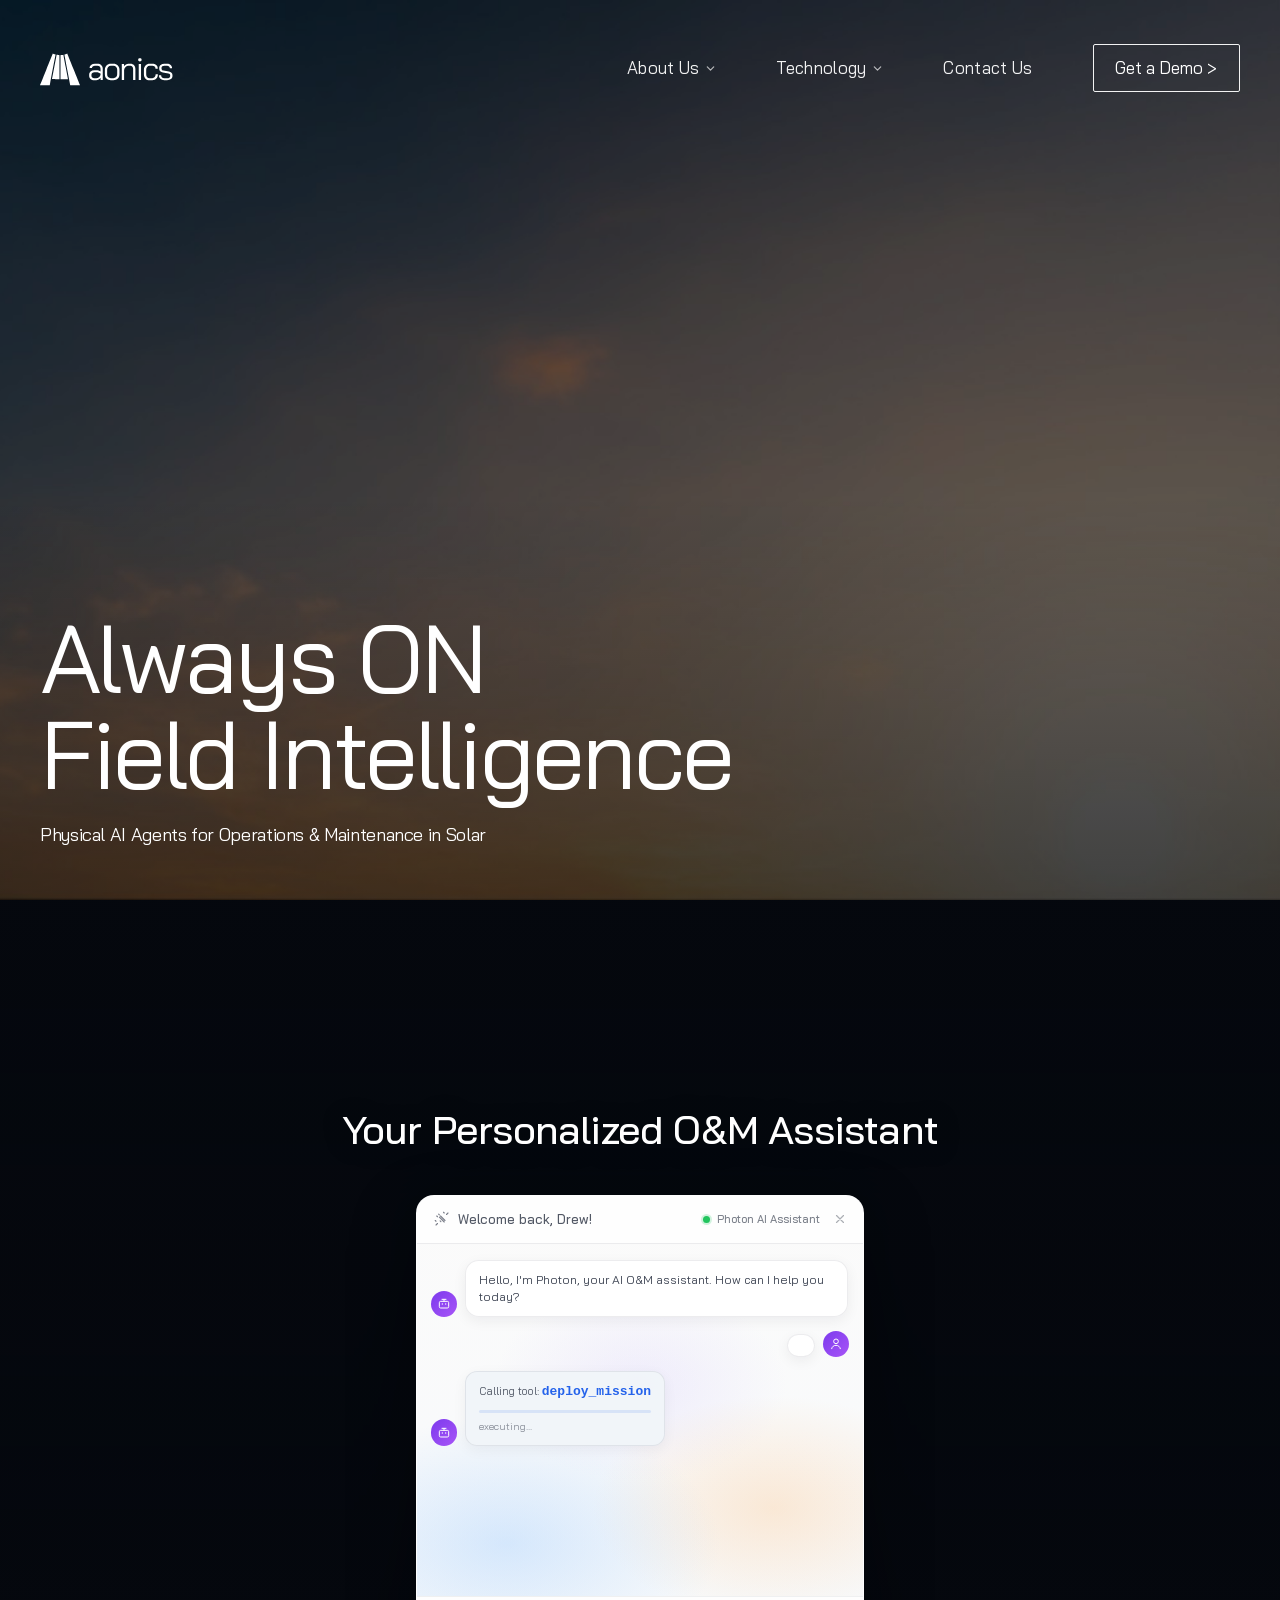
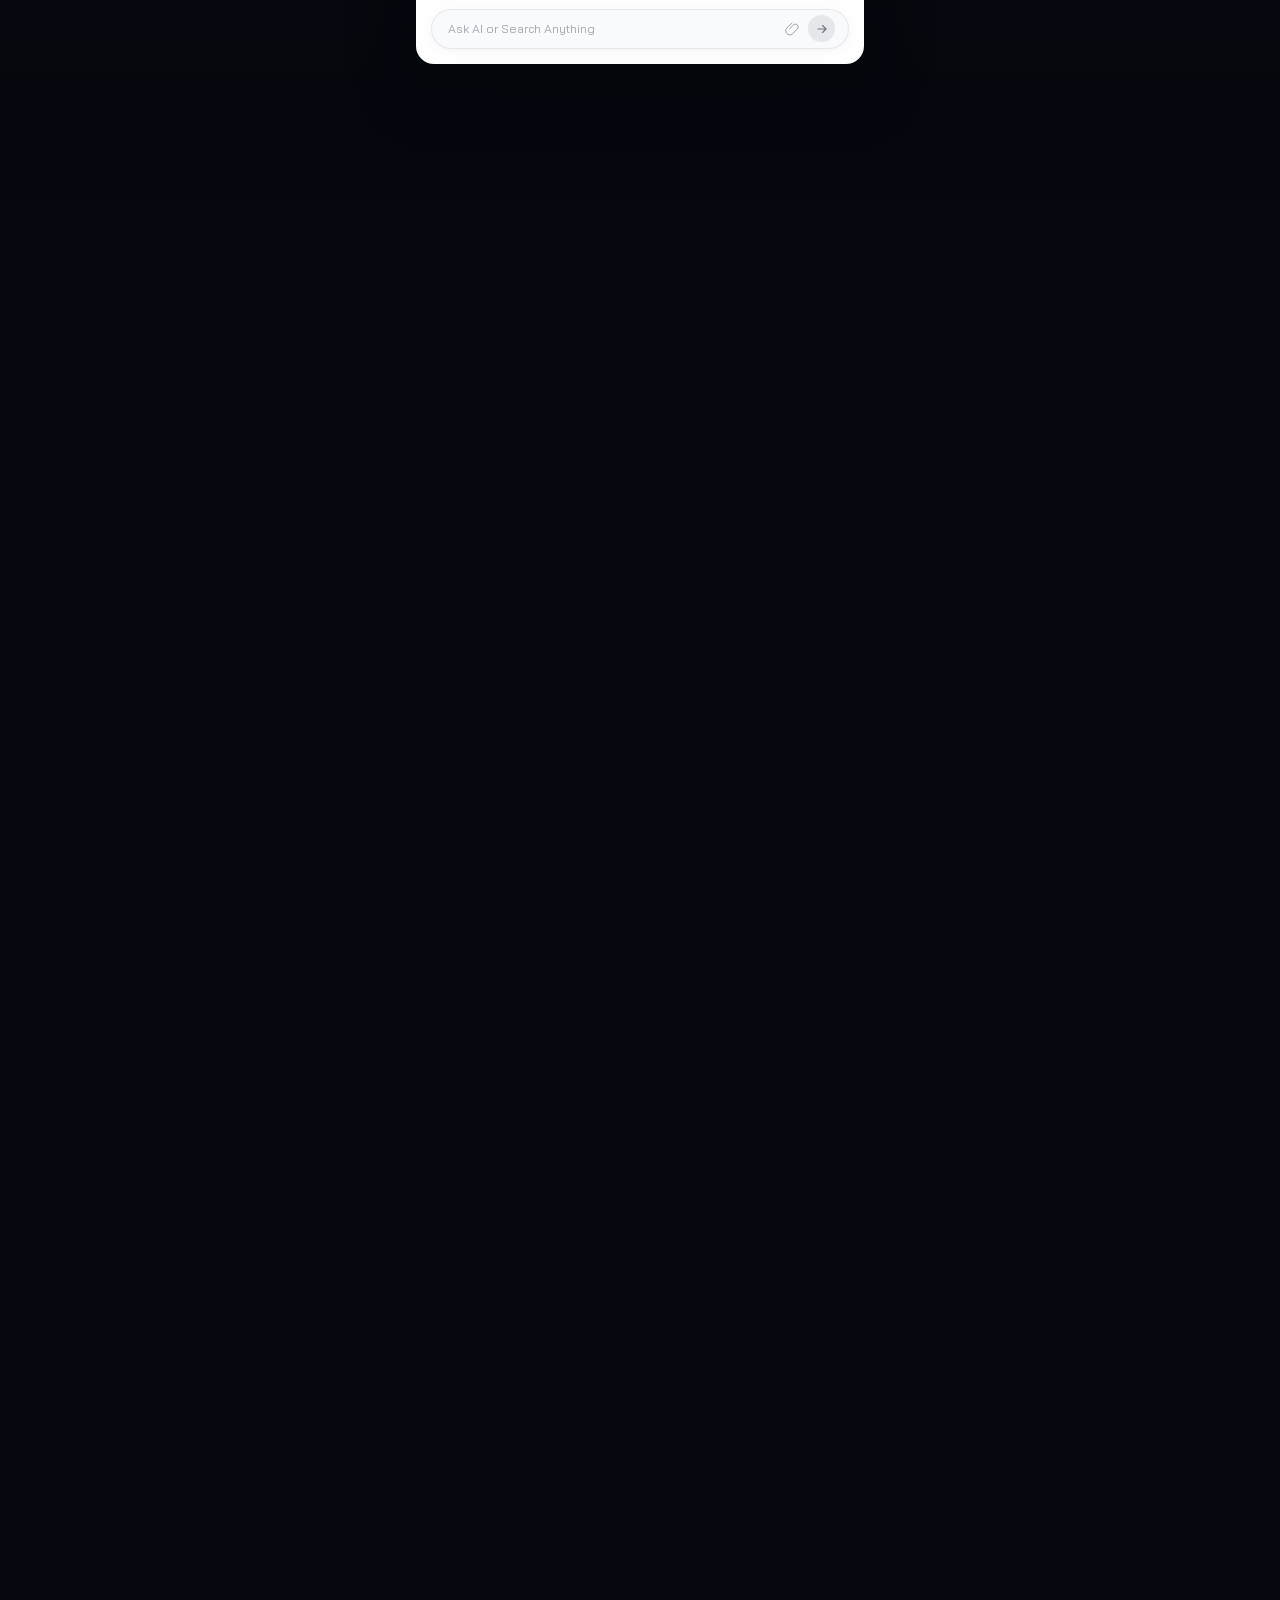
==== index.html @ b0c4dee9 "My local edits" ====
<!DOCTYPE html>
<html lang="en">
  <head>
    <meta charset="UTF-8" />
    <script>
      document.documentElement.classList.add("js");
    </script>
    <meta name="viewport" content="width=device-width, initial-scale=1.0" />
    <title>Aonics — AI-Powered Platform Revolutionizing Solar</title>
    <link rel="preconnect" href="https://fonts.googleapis.com" />
    <link rel="preconnect" href="https://fonts.gstatic.com" crossorigin />
    <link
      href="https://fonts.googleapis.com/css2?family=Bai+Jamjuree:wght@400;500;600;700&display=swap"
      rel="stylesheet"
    />
    <link rel="stylesheet" href="styles.css?v=208" />
  </head>
  <body>
    <header class="site-header" id="site-header">
      <div class="site-header-inner">
        <a href="index.html" class="logo" aria-label="Aonics home">
          <img
            class="logo-img"
            src="assets/Logo_White.svg"
            alt="Aonics"
            width="1134"
            height="338"
          />
        </a>
        <nav class="nav" id="site-nav" aria-label="Primary">
          <ul class="nav-list">
            <li class="nav-item nav-item--has-dropdown">
              <a class="nav-link" href="about.html"
                >About Us
                <span class="nav-caret" aria-hidden="true">
                  <svg width="11" height="11" viewBox="0 0 12 12" fill="none" aria-hidden="true">
                    <path
                      d="M2.5 4.25 6 7.75l3.5-3.5"
                      stroke="currentColor"
                      stroke-width="1.35"
                      stroke-linecap="round"
                      stroke-linejoin="round"
                    />
                  </svg>
                </span>
              </a>
              <div class="nav-dropdown" role="region" aria-label="About">
                <div class="nav-dropdown-panel">
                  <a class="nav-dropdown-link" href="about.html">
                    <span class="nav-dropdown-icon" aria-hidden="true">
                      <svg width="22" height="22" viewBox="0 0 24 24" fill="none" stroke="currentColor" stroke-width="1.4">
                        <circle cx="12" cy="12" r="9" />
                        <path d="M12 7v5l3 2" stroke-linecap="round" stroke-linejoin="round" />
                      </svg>
                    </span>
                    <span class="nav-dropdown-copy">
                      <span class="nav-dropdown-title">Our Story</span>
                    </span>
                  </a>
                  <a class="nav-dropdown-link" href="contact.html">
                    <span class="nav-dropdown-icon" aria-hidden="true">
                      <svg width="22" height="22" viewBox="0 0 24 24" fill="none" stroke="currentColor" stroke-width="1.4">
                        <path d="M8 7h8v10H8z" stroke-linejoin="round" />
                        <path d="M10 11h4M10 14h3" stroke-linecap="round" />
                        <path d="M12 7V5" stroke-linecap="round" />
                      </svg>
                    </span>
                    <span class="nav-dropdown-copy">
                      <span class="nav-dropdown-title">Careers</span>
                    </span>
                  </a>
                </div>
              </div>
            </li>
            <li class="nav-item nav-item--has-dropdown">
              <a class="nav-link" href="#technology"
                >Technology
                <span class="nav-caret" aria-hidden="true">
                  <svg width="11" height="11" viewBox="0 0 12 12" fill="none" aria-hidden="true">
                    <path
                      d="M2.5 4.25 6 7.75l3.5-3.5"
                      stroke="currentColor"
                      stroke-width="1.35"
                      stroke-linecap="round"
                      stroke-linejoin="round"
                    />
                  </svg>
                </span>
              </a>
              <div class="nav-dropdown" role="region" aria-label="Technology">
                <div class="nav-dropdown-panel">
                  <a class="nav-dropdown-link" href="digital-platform.html">
                    <span class="nav-dropdown-icon" aria-hidden="true">
                      <svg width="22" height="22" viewBox="0 0 24 24" fill="none" stroke="currentColor" stroke-width="1.4">
                        <rect x="4" y="5" width="16" height="11" rx="1.5" stroke-linejoin="round" />
                        <path d="M8 9h8M8 12h5" stroke-linecap="round" />
                      </svg>
                    </span>
                    <span class="nav-dropdown-copy">
                      <span class="nav-dropdown-title">Digital platform</span>
                    </span>
                  </a>
                  <a class="nav-dropdown-link" href="hardware.html">
                    <span class="nav-dropdown-icon" aria-hidden="true">
                      <svg width="22" height="22" viewBox="0 0 24 24" fill="none" stroke="currentColor" stroke-width="1.4">
                        <path d="M8 16V8h8v8" stroke-linejoin="round" />
                        <path d="M10 12h4M12 10v4" stroke-linecap="round" />
                        <path d="M6 18h12" stroke-linecap="round" />
                      </svg>
                    </span>
                    <span class="nav-dropdown-copy">
                      <span class="nav-dropdown-title">Hardware</span>
                    </span>
                  </a>
                </div>
              </div>
            </li>
            <li><a class="nav-link" href="contact.html">Contact Us</a></li>
            <li><a class="btn btn-ghost nav-demo-btn nav-cta" href="#demo">Get a Demo &gt;</a></li>
          </ul>
        </nav>
        <button
          type="button"
          class="nav-toggle"
          id="nav-toggle"
          aria-expanded="false"
          aria-controls="site-nav"
          aria-label="Open menu"
        >
          <span class="nav-toggle-box" aria-hidden="true">
            <span class="nav-toggle-bar"></span>
            <span class="nav-toggle-bar"></span>
            <span class="nav-toggle-bar"></span>
          </span>
        </button>
      </div>
    </header>

    <main>
      <section class="hero" id="top" data-hero-video-bg>
        <div class="hero-video-stack" aria-hidden="true">
          <img
            class="hero-bg-video"
            src="assets/sky.png?v=1"
            alt=""
            width="1920"
            height="1080"
            loading="eager"
            decoding="async"
          />
          <div class="hero-video-scrim"></div>
        </div>
        <div class="hero-inner">
          <div class="hero-copy">
            <h1 class="hero-title reveal">
              <span class="hero-title-line">Always ON</span>
              <span class="hero-title-line">Field Intelligence</span>
            </h1>
            <p class="hero-sub">
              Physical AI Agents for Operations &amp; Maintenance in Solar
            </p>
          </div>
        </div>
      </section>

      <section class="om-assistant" id="om-assistant" aria-labelledby="om-assistant-heading">
        <div
          class="om-assistant-scroll"
          id="om-assistant-scroll"
          data-chat-steps="3"
          data-carousel-steps="2"
          data-carousel-hold-vh="2.5"
          data-future-steps="3"
          data-vh-per-step="1.5"
          data-hold-vh="3"
        >
          <span id="technology" class="om-assistant-scroll-anchor" aria-hidden="true"></span>
          <div class="om-assistant-sticky">
            <div class="om-assistant-carousel" id="om-assistant-carousel">
              <div class="om-assistant-panel om-assistant-panel--chat">
                <div class="om-assistant-inner">
                  <h2 id="om-assistant-heading" class="om-assistant-title reveal">
                    Your Personalized O&amp;M Assistant
                  </h2>
                  <div class="om-chat" role="region" aria-label="Photon AI assistant conversation demo">
                <header class="om-chat-header">
                  <div class="om-chat-header-start">
                    <span class="om-chat-wand" aria-hidden="true">
                      <svg width="18" height="18" viewBox="0 0 24 24" fill="none" stroke="currentColor" stroke-width="1.5">
                        <path d="m9.5 14.5 1 1M7.5 5.5l1 1M5 8l1 1M14 3l1 1M3 14l1 1" stroke-linecap="round" />
                        <path d="m10 8 6 6M8.5 9.5 15 16" stroke-linecap="round" />
                        <path d="m4 20 2-2M18 6l2-2" stroke-linecap="round" />
                      </svg>
                    </span>
                    <span class="om-chat-welcome">Welcome back, Drew!</span>
                  </div>
                  <div class="om-chat-header-end">
                    <span class="om-chat-status" aria-hidden="true"></span>
                    <span class="om-chat-product">Photon AI Assistant</span>
                    <span class="om-chat-close" aria-hidden="true">
                      <svg width="14" height="14" viewBox="0 0 24 24" fill="none" stroke="currentColor" stroke-width="2">
                        <path d="M6 6l12 12M18 6 6 18" stroke-linecap="round" />
                      </svg>
                    </span>
                  </div>
                </header>

                <div class="om-chat-body">
                  <div class="om-chat-messages" id="om-chat-messages">
                    <div class="om-chat-turn om-chat-turn--bot" data-chat-step="0">
                      <span class="om-chat-avatar om-chat-avatar--bot" aria-hidden="true">
                        <svg width="16" height="16" viewBox="0 0 24 24" fill="none" stroke="currentColor" stroke-width="1.5">
                          <rect x="5" y="8" width="14" height="10" rx="2" />
                          <circle cx="9.5" cy="12" r="1" fill="currentColor" stroke="none" />
                          <circle cx="14.5" cy="12" r="1" fill="currentColor" stroke="none" />
                          <path d="M9 5h6M12 5V8" stroke-linecap="round" />
                        </svg>
                      </span>
                      <div class="om-chat-bubble om-chat-bubble--bot">
                        <p>
                          <span class="om-chat-typed" data-typed-text="Hello, I'm Photon, your AI O&amp;M assistant. How can I help you today?"></span><span class="om-chat-caret" aria-hidden="true"></span>
                        </p>
                      </div>
                    </div>

                    <div class="om-chat-turn om-chat-turn--user" data-chat-step="1">
                      <div class="om-chat-bubble om-chat-bubble--user">
                        <p>
                          <span class="om-chat-typed" data-typed-text="Hey Photon, can you send a robot to scan Inverter Block 4?"></span><span class="om-chat-caret" aria-hidden="true"></span>
                        </p>
                      </div>
                      <span class="om-chat-avatar om-chat-avatar--user" aria-hidden="true">
                        <svg width="16" height="16" viewBox="0 0 24 24" fill="none" stroke="currentColor" stroke-width="1.5">
                          <circle cx="12" cy="8" r="3.5" />
                          <path d="M5.5 19c.6-3 3.2-5 6.5-5s5.9 2 6.5 5" stroke-linecap="round" />
                        </svg>
                      </span>
                    </div>

                    <div class="om-chat-turn om-chat-turn--bot om-chat-turn--tool" data-chat-step="2">
                      <span class="om-chat-avatar om-chat-avatar--bot" aria-hidden="true">
                        <svg width="16" height="16" viewBox="0 0 24 24" fill="none" stroke="currentColor" stroke-width="1.5">
                          <rect x="5" y="8" width="14" height="10" rx="2" />
                          <circle cx="9.5" cy="12" r="1" fill="currentColor" stroke="none" />
                          <circle cx="14.5" cy="12" r="1" fill="currentColor" stroke="none" />
                          <path d="M9 5h6M12 5V8" stroke-linecap="round" />
                        </svg>
                      </span>
                      <div class="om-chat-tool-card">
                        <p class="om-chat-tool-call">
                          Calling tool: <code>deploy_mission</code>
                        </p>
                        <div class="om-chat-tool-progress" aria-hidden="true"><span></span></div>
                        <p class="om-chat-tool-status">executing...</p>
                      </div>
                    </div>
                  </div>
                </div>

                <footer class="om-chat-footer">
                  <div class="om-chat-input" aria-hidden="true">
                    <span class="om-chat-input-placeholder">Ask AI or Search Anything</span>
                    <span class="om-chat-input-actions">
                      <svg width="16" height="16" viewBox="0 0 24 24" fill="none" stroke="currentColor" stroke-width="1.5">
                        <path d="M8.5 11.5 14 6c1.7-1.7 4.3-1.7 6 0s1.7 4.3 0 6l-7 7c-2.4 2.4-6.2 2.4-8.6 0s-2.4-6.2 0-8.6l7.5-7.5" stroke-linecap="round" />
                      </svg>
                      <span class="om-chat-send">
                        <svg width="14" height="14" viewBox="0 0 24 24" fill="none" stroke="currentColor" stroke-width="2">
                          <path d="M5 12h14M13 6l6 6-6 6" stroke-linecap="round" stroke-linejoin="round" />
                        </svg>
                      </span>
                    </span>
                  </div>
                </footer>
              </div>
                </div>
              </div>

              <div class="om-assistant-panel om-assistant-panel--autonomous" aria-labelledby="om-autonomous-heading">
                <div class="om-assistant-video-stack" aria-hidden="true">
                  <img
                    class="om-assistant-bg-video"
                    src="assets/sky.png?v=1"
                    alt=""
                    width="1920"
                    height="1080"
                    loading="lazy"
                    decoding="async"
                  />
                  <div class="om-assistant-video-scrim"></div>
                </div>
                <div class="om-assistant-autonomous-inner">
                  <div class="om-assistant-autonomous-copy">
                    <h2 id="om-autonomous-heading" class="om-autonomous-title">
                      Fully Autonomous. Always On.
                    </h2>
                    <ul class="om-autonomous-features">
                      <li>
                        <span class="feature-icon" aria-hidden="true">
                          <img
                            src="assets/om-icon-sensors.png?v=1"
                            alt=""
                            width="40"
                            height="40"
                            loading="lazy"
                            decoding="async"
                          />
                        </span>
                        <div class="feature-body">
                          <h3>Multi-modal sensors</h3>
                          <p>
                            Radiometric thermal, RGB, and LiDAR scans for component-level defects
                          </p>
                        </div>
                      </li>
                      <li>
                        <span class="feature-icon" aria-hidden="true">
                          <img
                            src="assets/om-icon-autonomous.png?v=1"
                            alt=""
                            width="40"
                            height="40"
                            loading="lazy"
                            decoding="async"
                          />
                        </span>
                        <div class="feature-body">
                          <h3>Fully autonomous</h3>
                          <p>
                            On-robot intelligence for terrain handling and obstacle avoidance.
                          </p>
                        </div>
                      </li>
                      <li>
                        <span class="feature-icon" aria-hidden="true">
                          <img
                            src="assets/om-icon-ruggedized.png?v=1"
                            alt=""
                            width="40"
                            height="40"
                            loading="lazy"
                            decoding="async"
                          />
                        </span>
                        <div class="feature-body">
                          <h3>Ruggedized &amp; all-weather</h3>
                          <p>
                            Built to survive harsh field conditions across geographies
                          </p>
                        </div>
                      </li>
                    </ul>
                  </div>
                </div>
              </div>

              <div class="om-assistant-panel om-assistant-panel--future">
                <div class="section-future-inner">
                  <div
                    class="future-visual future-visual-stack reveal reveal--media"
                    id="future-visual-stack"
                    aria-label="Product screenshots"
                  >
                    <img
                      class="future-visual-slide is-active"
                      src="assets/future-maintenance-1.png"
                      alt="Site hierarchy map with solar farm satellite view and anomaly markers"
                      width="1024"
                      height="621"
                      loading="lazy"
                      decoding="async"
                      data-slide-index="0"
                      aria-hidden="false"
                    />
                    <img
                      class="future-visual-slide"
                      src="assets/future-maintenance-2.png"
                      alt="Solar block string map with maintenance status overlays"
                      width="1024"
                      height="621"
                      loading="lazy"
                      decoding="async"
                      data-slide-index="1"
                      aria-hidden="true"
                    />
                    <img
                      class="future-visual-slide"
                      src="assets/future-maintenance-3.png"
                      alt="Anomaly details dashboard with thermal view and rover metadata"
                      width="1024"
                      height="621"
                      loading="lazy"
                      decoding="async"
                      data-slide-index="2"
                      aria-hidden="true"
                    />
                  </div>
                  <div class="future-copy">
                    <h2 class="reveal">See Everything. Fix Faster.</h2>
                    <ul class="feature-list feature-list--compact future-copy-bullets" id="future-copy-bullets">
                      <li class="future-copy-step is-visible" data-future-step="0">
                        <span class="feature-icon" aria-hidden="true">
                          <img
                            src="assets/om-icon-geotag.svg?v=5"
                            alt=""
                            width="40"
                            height="40"
                            loading="lazy"
                            decoding="async"
                          />
                        </span>
                        <div class="feature-body">
                          <h3>Precise geotagging</h3>
                          <p>
                            Every anomaly located to cm-level RTK precision on your asset&rsquo;s digital twin
                          </p>
                        </div>
                      </li>
                      <li class="future-copy-step" data-future-step="1">
                        <span class="feature-icon" aria-hidden="true">
                          <img
                            src="assets/om-icon-autonomous.png?v=1"
                            alt=""
                            width="40"
                            height="40"
                            loading="lazy"
                            decoding="async"
                          />
                        </span>
                        <div class="feature-body">
                          <h3>Live command &amp; control</h3>
                          <p>
                            Watch the robot&rsquo;s view live and dispatch, pause, or redirect a robot from anywhere.
                          </p>
                        </div>
                      </li>
                      <li class="future-copy-step" data-future-step="2">
                        <span class="feature-icon" aria-hidden="true">
                          <img
                            src="assets/om-icon-integrations.svg?v=2"
                            alt=""
                            width="40"
                            height="40"
                            loading="lazy"
                            decoding="async"
                          />
                        </span>
                        <div class="feature-body">
                          <h3>Built-in integrations</h3>
                          <p>
                            Connects to SCADA, ticketing systems, and any other O&amp;M workflow tools
                          </p>
                        </div>
                      </li>
                    </ul>
                  </div>
                </div>
              </div>
            </div>
          </div>
        </div>
      </section>

      <section class="deployed-units" id="deployed-units" aria-labelledby="deployed-units-heading">
        <div id="deployed-units-host" class="deployed-units-host" data-deployed-steps="5">
          <div class="deployed-units-sticky">
            <h2 id="deployed-units-heading" class="deployed-units-title">Deployed Units</h2>
            <div class="deployed-units-map-stage">
              <figure class="deployed-units-map">
                <img
                  class="deployed-units-map-img"
                  src="assets/world-map.svg?v=3"
                  alt="World map showing deployment locations"
                  width="2754"
                  height="1398"
                  loading="lazy"
                  decoding="async"
                />
                <ul class="deployed-units-pins" role="list" aria-label="Deployment locations">
                  <li
                    class="deployed-units-pin"
                    style="--pin-x: 16.4%; --pin-y: 29.4%"
                    data-label-order="bottom,top"
                    aria-hidden="true"
                  >
                    <span class="deployed-units-pin-marker" aria-hidden="true"></span>
                    <span class="deployed-units-pin-label">California</span>
                  </li>
                  <li
                    class="deployed-units-pin"
                    style="--pin-x: 18.9%; --pin-y: 27.4%"
                    data-label-order="top,bottom"
                    aria-hidden="true"
                  >
                    <span class="deployed-units-pin-marker" aria-hidden="true"></span>
                    <span class="deployed-units-pin-label">Utah</span>
                  </li>
                  <li
                    class="deployed-units-pin"
                    style="--pin-x: 20.8%; --pin-y: 27.9%"
                    data-label-order="top,bottom"
                    aria-hidden="true"
                  >
                    <span class="deployed-units-pin-marker" aria-hidden="true"></span>
                    <span class="deployed-units-pin-label">Colorado</span>
                  </li>
                  <li
                    class="deployed-units-pin"
                    style="--pin-x: 20.4%; --pin-y: 32.8%"
                    data-label-order="bottom,top"
                    aria-hidden="true"
                  >
                    <span class="deployed-units-pin-marker" aria-hidden="true"></span>
                    <span class="deployed-units-pin-label">Texas</span>
                  </li>
                  <li
                    class="deployed-units-pin"
                    style="--pin-x: 27.2%; --pin-y: 30.1%; --label-gap: 0.1rem"
                    data-label-order="bottom,top"
                    aria-hidden="true"
                  >
                    <span class="deployed-units-pin-marker" aria-hidden="true"></span>
                    <span class="deployed-units-pin-label">North Carolina</span>
                  </li>
                  <li
                    class="deployed-units-pin"
                    style="--pin-x: 25.7%; --pin-y: 26.7%"
                    data-label-order="top,bottom"
                    aria-hidden="true"
                  >
                    <span class="deployed-units-pin-marker" aria-hidden="true"></span>
                    <span class="deployed-units-pin-label">Illinois</span>
                  </li>
                  <li
                    class="deployed-units-pin"
                    style="--pin-x: 46.0%; --pin-y: 24.0%"
                    data-label-order="bottom,top"
                    aria-hidden="true"
                  >
                    <span class="deployed-units-pin-marker" aria-hidden="true"></span>
                    <span class="deployed-units-pin-label">Spain</span>
                  </li>
                  <li
                    class="deployed-units-pin"
                    style="--pin-x: 50.4%; --pin-y: 20.2%"
                    data-label-order="top,bottom"
                    aria-hidden="true"
                  >
                    <span class="deployed-units-pin-marker" aria-hidden="true"></span>
                    <span class="deployed-units-pin-label">Germany</span>
                  </li>
                  <li
                    class="deployed-units-pin"
                    style="--pin-x: 67.2%; --pin-y: 39.4%"
                    data-label-order="bottom,top"
                    aria-hidden="true"
                  >
                    <span class="deployed-units-pin-marker" aria-hidden="true"></span>
                    <span class="deployed-units-pin-label">Maharashtra</span>
                  </li>
                  <li
                    class="deployed-units-pin"
                    style="--pin-x: 66.1%; --pin-y: 35.1%"
                    data-label-order="top,bottom"
                    aria-hidden="true"
                  >
                    <span class="deployed-units-pin-marker" aria-hidden="true"></span>
                    <span class="deployed-units-pin-label">Rajasthan</span>
                  </li>
                </ul>
              </figure>
            </div>
          </div>
        </div>
      </section>

      <section class="home-team" aria-labelledby="home-team-heading">
        <div class="home-team-gradient" aria-hidden="true">
          <div class="home-team-gradient-base"></div>
          <div class="home-team-gradient-wash"></div>
          <div class="home-team-gradient-glow"></div>
          <div class="home-team-gradient-scrim"></div>
        </div>
        <div class="home-team-inner">
          <div class="home-team-top">
            <div class="home-team-copy">
              <h2 id="home-team-heading" class="reveal">
                Building Physical AI to Enable Real-World Breakthroughs.
              </h2>
              <a class="btn btn-ghost nav-demo-btn nav-cta reveal" href="contact.html">Join Us</a>
            </div>
            <div class="home-team-desc reveal">
              <p>
                Aonics is redefining what&rsquo;s possible in utility-scale solar operations and maintenance. The company
                was founded by leaders from robotics, energy, and AI&mdash;with experience at institutions and companies
                shaping the next generation of field intelligence.
              </p>
            </div>
          </div>

          <div class="home-team-background">
            <div class="home-team-carousel" aria-label="Team background logos">
              <div class="home-team-carousel-row">
                <div class="home-team-carousel-track">
                  <ul class="home-team-logo-set">
                    <li><img src="assets/team-logos/mit.svg?v=3" alt="MIT" loading="lazy" decoding="async" /></li>
                    <li><img src="assets/team-logos/google.svg?v=3" alt="Google" loading="lazy" decoding="async" /></li>
                    <li><img src="assets/team-logos/ucla.svg" alt="UCLA" loading="lazy" decoding="async" /></li>
                    <li><img src="assets/team-logos/uc-berkeley.svg?v=2" alt="UC Berkeley" loading="lazy" decoding="async" /></li>
                    <li><img src="assets/team-logos/intrinsic.svg" alt="Intrinsic" loading="lazy" decoding="async" /></li>
                  </ul>
                  <ul class="home-team-logo-set" aria-hidden="true">
                    <li><img src="assets/team-logos/mit.svg?v=3" alt="" loading="lazy" decoding="async" /></li>
                    <li><img src="assets/team-logos/google.svg?v=3" alt="" loading="lazy" decoding="async" /></li>
                    <li><img src="assets/team-logos/ucla.svg" alt="" loading="lazy" decoding="async" /></li>
                    <li><img src="assets/team-logos/uc-berkeley.svg?v=2" alt="" loading="lazy" decoding="async" /></li>
                    <li><img src="assets/team-logos/intrinsic.svg" alt="" loading="lazy" decoding="async" /></li>
                  </ul>
                </div>
              </div>
              <div class="home-team-carousel-row">
                <div class="home-team-carousel-track home-team-carousel-track--reverse">
                  <ul class="home-team-logo-set">
                    <li><img src="assets/team-logos/amazon.svg?v=3" alt="Amazon" loading="lazy" decoding="async" /></li>
                    <li><img src="assets/team-logos/irobot.svg" alt="iRobot" loading="lazy" decoding="async" /></li>
                    <li><img src="assets/team-logos/uiuc.svg" alt="UIUC" loading="lazy" decoding="async" /></li>
                    <li><img src="assets/team-logos/usc-white.svg?v=1" alt="USC" loading="lazy" decoding="async" /></li>
                    <li><img src="assets/team-logos/samsung.svg?v=3" alt="Samsung" loading="lazy" decoding="async" /></li>
                  </ul>
                  <ul class="home-team-logo-set" aria-hidden="true">
                    <li><img src="assets/team-logos/amazon.svg?v=3" alt="" loading="lazy" decoding="async" /></li>
                    <li><img src="assets/team-logos/irobot.svg" alt="" loading="lazy" decoding="async" /></li>
                    <li><img src="assets/team-logos/uiuc.svg" alt="" loading="lazy" decoding="async" /></li>
                    <li><img src="assets/team-logos/usc-white.svg?v=1" alt="" loading="lazy" decoding="async" /></li>
                    <li><img src="assets/team-logos/samsung.svg?v=3" alt="" loading="lazy" decoding="async" /></li>
                  </ul>
                </div>
              </div>
            </div>
          </div>
        </div>
      </section>
    </main>

    <footer class="site-footer" id="contact">
      <div class="footer-top">
        <div class="footer-brand" id="demo">
          <a href="index.html#top" class="logo logo--footer reveal" aria-label="Aonics home">
            <img
              class="logo-img logo-img--footer"
              src="assets/Logo_White.svg"
              alt="Aonics"
              width="1134"
              height="338"
            />
          </a>
          <p class="footer-tagline reveal">AI-Powered Platform Revolutionizing Solar</p>
          <a class="btn btn-ghost reveal" href="index.html#demo">Get a Demo &gt;</a>
        </div>
        <div class="footer-nav-grid">
          <div class="footer-col reveal">
            <h4>Platform</h4>
            <ul>
              <li><a href="#">Custom solutions</a></li>
              <li><a href="contact.html#faq">FAQ</a></li>
              <li><a href="index.html#demo">Get a demo</a></li>
            </ul>
          </div>
          <div class="footer-col reveal">
            <h4>Technology</h4>
            <ul>
              <li><a href="hardware.html">Hardware</a></li>
              <li><a href="#">Case Studies</a></li>
            </ul>
          </div>
          <div class="footer-col reveal">
            <h4>Company</h4>
            <ul>
              <li><a href="about.html">About Us</a></li>
              <li><a href="#">News &amp; Media</a></li>
              <li><a href="#">Careers</a></li>
            </ul>
          </div>
        </div>
      </div>
      <div class="footer-bottom">
        <p class="footer-copy reveal">© 2023 Aonics. All rights reserved.</p>
        <div class="footer-legal reveal">
          <a href="#">Terms of Use</a>
          <a href="#">Privacy Policy</a>
        </div>
      </div>
    </footer>
    <script>
      (function () {
        try {
          var header = document.querySelector(".site-header");
          var toggle = document.getElementById("nav-toggle");
          var nav = document.getElementById("site-nav");
          if (!header || !toggle || !nav) return;

          var mq = window.matchMedia("(max-width: 900px)");

          function setOpen(open) {
            header.classList.toggle("is-nav-open", open);
            toggle.setAttribute("aria-expanded", open ? "true" : "false");
            toggle.setAttribute("aria-label", open ? "Close menu" : "Open menu");
            document.body.classList.toggle("nav-menu-open", open);
          }

          function closeIfNeeded() {
            if (!mq.matches) setOpen(false);
          }

          toggle.addEventListener("click", function () {
            if (!mq.matches) return;
            setOpen(!header.classList.contains("is-nav-open"));
          });

          nav.querySelectorAll("a").forEach(function (link) {
            link.addEventListener("click", function () {
              if (mq.matches) setOpen(false);
            });
          });

          document.addEventListener("keydown", function (e) {
            if (e.key === "Escape" && header.classList.contains("is-nav-open")) {
              setOpen(false);
              toggle.focus();
            }
          });

          if (typeof mq.addEventListener === "function") {
            mq.addEventListener("change", closeIfNeeded);
          } else if (typeof mq.addListener === "function") {
            mq.addListener(closeIfNeeded);
          }
          window.addEventListener("resize", closeIfNeeded);
        } catch (e) {}
      })();

      (function () {
        try {
          var copy = document.querySelector(".hero-copy");
          var title = document.querySelector(".hero-title");
          if (!copy || !title) return;

          function syncHeroSubtitleWidth(retries) {
            retries = retries || 0;
            var w = title.offsetWidth;
            if (w < 8 && retries < 20) {
              requestAnimationFrame(function () {
                syncHeroSubtitleWidth(retries + 1);
              });
              return;
            }
            if (w < 1) return;
            copy.style.setProperty("--hero-sub-max", Math.max(0, Math.floor(w * 0.97)) + "px");
          }

          window.addEventListener("resize", function () {
            syncHeroSubtitleWidth(0);
          });
          window.addEventListener("load", function () {
            syncHeroSubtitleWidth(0);
          });
          if (document.fonts && document.fonts.ready) {
            document.fonts.ready.then(function () {
              syncHeroSubtitleWidth(0);
            });
          }
          requestAnimationFrame(function () {
            requestAnimationFrame(function () {
              syncHeroSubtitleWidth(0);
            });
          });

          if (typeof ResizeObserver === "function") {
            new ResizeObserver(function () {
              syncHeroSubtitleWidth(0);
            }).observe(title);
          }
        } catch (e) {}
      })();

      (function () {
        try {
          if (!window.IntersectionObserver) {
            document.querySelectorAll(".reveal").forEach(function (el) {
              el.classList.add("is-visible");
            });
            return;
          }
          var reduce = window.matchMedia("(prefers-reduced-motion: reduce)");
          if (reduce.matches) {
            document.querySelectorAll(".reveal").forEach(function (el) {
              el.classList.add("is-visible");
            });
            return;
          }
          var nodes = document.querySelectorAll(".reveal");
          if (!nodes.length) return;
          var obs = new IntersectionObserver(
            function (entries) {
              entries.forEach(function (entry) {
                if (!entry.isIntersecting) return;
                entry.target.classList.add("is-visible");
                obs.unobserve(entry.target);
              });
            },
            { root: null, rootMargin: "0px 0px -10% 0px", threshold: 0.12 }
          );
          nodes.forEach(function (el) {
            obs.observe(el);
          });
        } catch (e) {}
      })();
    </script>
    <script src="site-header.js"></script>
    <script src="deployed-units-map.js?v=12"></script>
    <script src="home-team-gradient.js?v=2"></script>
    <script src="om-assistant-chat.js?v=7"></script>
  </body>
</html>
---- styles.css ----
/* Aonics landing — layout aligned to design reference */

:root {
  --color-page: #0e1d3a;
  --color-footer: #0c1834;
  --color-muted: rgba(255, 255, 255, 0.55);
  --max-content: 1200px;
  /* Gutters: --header-pad-x (~32px desktop at 1024+; scales down on smaller viewports). */
  --header-pad-x: 0.8125rem;
  --site-header-h: 4.25rem;
  /* Space between viewport top and header bar (logo + nav row). */
  --site-header-pad-top: clamp(1rem, 3vw, 1.75rem);
}

@media (min-width: 480px) {
  :root {
    --header-pad-x: 0.9375rem;
  }
}

@media (min-width: 640px) {
  :root {
    --header-pad-x: 1.125rem;
  }
}

@media (min-width: 768px) {
  :root {
    --header-pad-x: 1.5rem;
  }
}

@media (min-width: 1024px) {
  :root {
    --header-pad-x: 1.5rem;
  }
}

@media (min-width: 1280px) {
  :root {
    --header-pad-x: 2rem;
  }
}

body.nav-menu-open {
  overflow: hidden;
}

*,
*::before,
*::after {
  box-sizing: border-box;
}

html {
  scroll-behavior: smooth;
  scroll-padding-top: calc(var(--site-header-pad-top) + var(--site-header-h) + 0.5rem);
}

body {
  margin: 0;
  font-family: "Bai Jamjuree", sans-serif;
  font-size: 16px;
  line-height: 1.5;
  color: #fff;
  background: var(--color-page);
}

img {
  max-width: 100%;
  height: auto;
  display: block;
}

a {
  color: inherit;
  text-decoration: none;
}

a:hover {
  opacity: 0.85;
}

h1,
h2,
h3,
h4,
p {
  margin: 0;
}

ul {
  margin: 0;
  padding: 0;
  list-style: none;
}

/* Header — premium scroll (static site) */
.site-header {
  position: fixed;
  top: 0;
  left: 0;
  right: 0;
  z-index: 200;
  padding: var(--site-header-pad-top) var(--header-pad-x) 0;
  box-sizing: border-box;
  background: transparent;
  box-shadow: none;
  transform: translateY(0);
  transition:
    transform 0.55s cubic-bezier(0.22, 1, 0.36, 1),
    background 0.55s cubic-bezier(0.22, 1, 0.36, 1),
    backdrop-filter 0.55s cubic-bezier(0.22, 1, 0.36, 1),
    -webkit-backdrop-filter 0.55s cubic-bezier(0.22, 1, 0.36, 1),
    box-shadow 0.55s cubic-bezier(0.22, 1, 0.36, 1);
  will-change: transform;
}

.site-header.is-scrolled {
  background: rgba(5, 10, 18, 0.62);
  backdrop-filter: blur(14px);
  -webkit-backdrop-filter: blur(14px);
  box-shadow: 0 10px 36px rgba(0, 0, 0, 0.28);
}

.site-header.is-elevated {
  background: rgba(5, 10, 18, 0.78);
  backdrop-filter: blur(22px);
  -webkit-backdrop-filter: blur(22px);
  box-shadow: 0 14px 48px rgba(0, 0, 0, 0.35);
}

.site-header.is-header-hidden {
  transform: translateY(-100%);
}

.site-header-inner {
  width: 100%;
  max-width: var(--max-content);
  margin: 0 auto;
  min-height: var(--site-header-h);
  display: flex;
  align-items: center;
  justify-content: space-between;
  column-gap: clamp(1.5rem, 4vw, 3rem);
  row-gap: 0.75rem;
  padding: 1rem 0;
  box-sizing: border-box;
  transition: padding 0.45s cubic-bezier(0.22, 1, 0.36, 1), min-height 0.45s cubic-bezier(0.22, 1, 0.36, 1);
}

.site-header.is-scrolled .site-header-inner {
  padding: 0.55rem 0;
  min-height: 3.25rem;
}

.logo {
  position: relative;
  z-index: 2;
  display: inline-flex;
  flex-shrink: 0;
  align-items: center;
  color: #fff;
}

.logo-img {
  display: block;
  height: 40px;
  width: auto;
  transition: height 0.45s cubic-bezier(0.22, 1, 0.36, 1), transform 0.45s cubic-bezier(0.22, 1, 0.36, 1);
}

.site-header.is-scrolled .logo-img {
  height: 37px;
  transform: scale(0.97);
}

.logo-img--footer {
  height: 38px;
}

.nav-toggle {
  display: none;
  position: relative;
  z-index: 2;
  flex-shrink: 0;
  align-items: center;
  justify-content: center;
  padding: 0.5rem;
  border: none;
  background: transparent;
  color: #fff;
  cursor: pointer;
  border-radius: 2px;
}

.nav-toggle:focus-visible {
  outline: 2px solid #fff;
  outline-offset: 2px;
}

.nav-toggle:hover {
  opacity: 0.9;
}

.nav-toggle-box {
  display: flex;
  flex-direction: column;
  justify-content: center;
  gap: 5px;
  width: 1.5rem;
  height: 1.125rem;
}

.nav-toggle-bar {
  display: block;
  height: 2px;
  width: 100%;
  background: currentColor;
  border-radius: 1px;
  transition: transform 0.2s ease, opacity 0.2s ease;
}

.site-header.is-nav-open .nav-toggle-bar:nth-child(1) {
  transform: translateY(7px) rotate(45deg);
}

.site-header.is-nav-open .nav-toggle-bar:nth-child(2) {
  opacity: 0;
}

.site-header.is-nav-open .nav-toggle-bar:nth-child(3) {
  transform: translateY(-7px) rotate(-45deg);
}

.nav {
  display: flex;
  align-items: center;
  justify-content: flex-end;
  flex: 1 1 auto;
  min-width: 0;
  font-family: "Bai Jamjuree", sans-serif;
  font-size: 1.0625rem;
  font-weight: 400;
}

.nav-list {
  display: flex;
  align-items: center;
  flex-wrap: nowrap;
  justify-content: flex-end;
  gap: clamp(1.75rem, 4.5vw, 3.5rem);
}

@media (min-width: 901px) {
  .nav-list {
    flex-wrap: nowrap;
    gap: clamp(2rem, 5vw, 3.75rem);
  }
}

.nav-list a:hover {
  opacity: 1;
}

.site-header .nav-link {
  color: rgba(255, 255, 255, 0.94);
  opacity: 1;
  font-weight: 400;
}

@media (min-width: 901px) {
  .nav-link {
    position: relative;
    display: inline-block;
    font-size: 1.0625rem;
    font-weight: 400;
    letter-spacing: 0.02em;
    text-transform: none;
    transition:
      color 0.35s cubic-bezier(0.22, 1, 0.36, 1),
      transform 0.35s cubic-bezier(0.22, 1, 0.36, 1);
  }

  .nav-link::after {
    content: "";
    position: absolute;
    left: 0;
    right: 0;
    bottom: -0.2rem;
    height: 1px;
    background: #fff;
    transform: scaleX(0);
    transform-origin: left center;
    opacity: 0;
    transition:
      transform 0.35s cubic-bezier(0.22, 1, 0.36, 1),
      opacity 0.35s cubic-bezier(0.22, 1, 0.36, 1);
  }

  .nav-link:hover {
    color: #fff;
    transform: translateY(-1px);
  }

  .nav-link:hover::after {
    transform: scaleX(1);
    opacity: 0.45;
  }
}

.nav-demo-btn {
  white-space: nowrap;
}

/* Mega-style nav dropdowns (desktop hover / focus-within; mobile stacks under item) */
.nav-item {
  list-style: none;
}

.nav-item--has-dropdown {
  position: relative;
}

.nav-caret {
  display: none;
  flex-shrink: 0;
  margin-left: 0.2rem;
  opacity: 0.72;
  transition:
    transform 0.35s cubic-bezier(0.22, 1, 0.36, 1),
    opacity 0.25s ease;
}

.nav-caret svg {
  display: block;
}

@media (min-width: 901px) {
  .nav-item--has-dropdown:hover,
  .nav-item--has-dropdown:focus-within {
    z-index: 60;
  }

  .nav-item--has-dropdown > .nav-link {
    display: inline-flex;
    align-items: center;
    gap: 0.15rem;
  }

  .nav-caret {
    display: inline-flex;
    align-items: center;
    justify-content: center;
  }

  .nav-item--has-dropdown:hover .nav-caret,
  .nav-item--has-dropdown:focus-within .nav-caret {
    opacity: 1;
    transform: translateY(1px);
  }

  .nav-dropdown {
    position: absolute;
    left: 50%;
    /* Flush with nav item so there is no hover dead zone between trigger and menu */
    top: 100%;
    z-index: 50;
    min-width: 17.5rem;
    /* Padding is part of the dropdown hit box — bridges the path from the link to the panel */
    padding-top: 0.65rem;
    margin: 0;
    transform: translate3d(-50%, 6px, 0);
    opacity: 0;
    visibility: hidden;
    pointer-events: none;
    transition:
      opacity 0.3s cubic-bezier(0.22, 1, 0.36, 1),
      transform 0.38s cubic-bezier(0.22, 1, 0.36, 1),
      visibility 0.38s step-end;
  }

  .nav-item--has-dropdown:hover .nav-dropdown,
  .nav-item--has-dropdown:focus-within .nav-dropdown {
    opacity: 1;
    visibility: visible;
    pointer-events: auto;
    transform: translate3d(-50%, 0, 0);
    transition:
      opacity 0.32s cubic-bezier(0.22, 1, 0.36, 1),
      transform 0.38s cubic-bezier(0.22, 1, 0.36, 1),
      visibility 0s step-start;
  }

  .nav-dropdown-panel {
    padding: 0.65rem;
    border-radius: 6px;
    background: #0e1d3a;
    border: 1px solid rgba(255, 255, 255, 0.1);
    box-shadow:
      0 4px 0 rgba(255, 255, 255, 0.04) inset,
      0 28px 56px rgba(0, 0, 0, 0.45);
    backdrop-filter: blur(18px);
    -webkit-backdrop-filter: blur(18px);
  }

  .nav-dropdown-panel--wide {
    min-width: 22rem;
    max-width: min(24rem, 92vw);
  }

  .nav-dropdown-link {
    display: flex;
    align-items: center;
    gap: 0.85rem;
    padding: 0.85rem 0.75rem;
    margin: 0;
    border-radius: 6px;
    text-decoration: none;
    color: inherit;
    opacity: 0;
    transform: translate3d(0, 0.45rem, 0);
    transition:
      opacity 0.28s cubic-bezier(0.22, 1, 0.36, 1),
      transform 0.36s cubic-bezier(0.22, 1, 0.36, 1),
      background 0.22s ease;
  }

  .nav-item--has-dropdown:hover .nav-dropdown-link,
  .nav-item--has-dropdown:focus-within .nav-dropdown-link {
    opacity: 1;
    transform: translate3d(0, 0, 0);
  }

  .nav-item--has-dropdown:hover .nav-dropdown-link:nth-child(1),
  .nav-item--has-dropdown:focus-within .nav-dropdown-link:nth-child(1) {
    transition-delay: 0.04s;
  }

  .nav-item--has-dropdown:hover .nav-dropdown-link:nth-child(2),
  .nav-item--has-dropdown:focus-within .nav-dropdown-link:nth-child(2) {
    transition-delay: 0.09s;
  }

  .nav-item--has-dropdown:hover .nav-dropdown-link:nth-child(3),
  .nav-item--has-dropdown:focus-within .nav-dropdown-link:nth-child(3) {
    transition-delay: 0.14s;
  }

  .nav-item--has-dropdown:hover .nav-dropdown-link:nth-child(4),
  .nav-item--has-dropdown:focus-within .nav-dropdown-link:nth-child(4) {
    transition-delay: 0.19s;
  }

  .nav-dropdown-link:hover,
  .nav-dropdown-link:focus-visible {
    background: rgba(255, 255, 255, 0.07);
  }

  .nav-dropdown-link:focus-visible {
    outline: 2px solid rgba(140, 200, 255, 0.55);
    outline-offset: 0;
  }

  .nav-dropdown-icon {
    flex: 0 0 auto;
    display: flex;
    align-items: center;
    justify-content: center;
    width: 2.5rem;
    height: 2.5rem;
    border-radius: 6px;
    border: 1px solid rgba(255, 255, 255, 0.22);
    color: rgba(255, 255, 255, 0.92);
    background: rgba(255, 255, 255, 0.04);
    transition:
      border-color 0.25s ease,
      background 0.25s ease,
      transform 0.3s cubic-bezier(0.22, 1, 0.36, 1);
  }

  .nav-dropdown-link:hover .nav-dropdown-icon,
  .nav-dropdown-link:focus-visible .nav-dropdown-icon {
    border-color: rgba(180, 220, 255, 0.45);
    background: rgba(255, 255, 255, 0.08);
    transform: scale(1.04);
  }

  .nav-dropdown-copy {
    display: flex;
    flex-direction: column;
    min-width: 0;
  }

  .nav-dropdown-title {
    font-family: "Bai Jamjuree", sans-serif;
    font-size: 1.0625rem;
    font-weight: 400;
    letter-spacing: -0.02em;
    color: #fff;
    line-height: 1.25;
  }
}

@media (min-width: 901px) and (prefers-reduced-motion: reduce) {
  .nav-dropdown,
  .nav-dropdown-link,
  .nav-dropdown-icon,
  .nav-caret {
    transition: none !important;
  }

  .nav-dropdown {
    transform: translate3d(-50%, 0, 0);
  }

  .nav-dropdown-link {
    opacity: 1 !important;
    transform: none !important;
    transition-delay: 0s !important;
  }
}

.nav-cta {
  position: relative;
  transition:
    box-shadow 0.45s cubic-bezier(0.22, 1, 0.36, 1),
    transform 0.35s cubic-bezier(0.22, 1, 0.36, 1);
}

.nav-cta:hover {
  box-shadow: 0 0 0 1px rgba(255, 255, 255, 0.28), 0 0 32px rgba(140, 200, 255, 0.2);
  transform: translateY(-1px);
}

@media (min-width: 901px) {
  .nav .btn {
    font-size: 1.0625rem;
    padding: 0.65rem 1.35rem;
  }

  .nav .btn-ghost.nav-cta {
    border-color: rgba(255, 255, 255, 0.94);
  }
}

.btn {
  display: inline-flex;
  align-items: center;
  justify-content: center;
  padding: 0.55rem 1.15rem;
  font-size: 0.875rem;
  font-weight: 500;
  border-radius: 2px;
  white-space: nowrap;
}

.nav .btn {
  font-weight: 400;
}

.btn-ghost {
  border: 1px solid rgba(255, 255, 255, 0.85);
  background: transparent;
  color: #fff;
}

.btn-ghost:hover {
  background: rgba(255, 255, 255, 0.08);
  opacity: 1;
}

@media (prefers-reduced-motion: reduce) {
  .nav-toggle-bar,
  .nav {
    transition: none;
  }

  .site-header,
  .site-header-inner,
  .logo-img {
    transition: none !important;
  }

  .site-header.is-header-hidden {
    transform: none;
  }
}

/* Hero */
.hero {
  min-height: 100vh;
  min-height: 100dvh;
  display: flex;
  padding: 0 var(--header-pad-x);
  box-sizing: border-box;
  color: #fff;
}

.hero:not([data-hero-video-bg]) {
  background:
    linear-gradient(to top, rgba(5, 10, 18, 0.35) 0%, transparent 45%),
    url("assets/hero-final.png?v=32") center 62% / cover no-repeat;
}

.hero[data-hero-video-bg] {
  position: relative;
  overflow: hidden;
  background: #050a12;
}

.hero[data-hero-video-bg] .hero-video-stack {
  position: absolute;
  inset: 0;
  z-index: 0;
}

.hero[data-hero-video-bg] .hero-bg-video {
  position: absolute;
  inset: 0;
  width: 100%;
  height: 100%;
  object-fit: cover;
  object-position: center 62%;
}

.hero[data-hero-video-bg] .hero-video-scrim {
  position: absolute;
  inset: 0;
  z-index: 1;
  pointer-events: none;
  background:
    linear-gradient(to top, rgba(5, 10, 18, 0.35) 0%, transparent 45%),
    rgba(0, 0, 0, 0.2);
}

body:not(.page-digital-platform):not(.page-hardware) .hero[data-hero-video-bg] .hero-video-scrim {
  background:
    linear-gradient(to top, rgba(5, 10, 18, 0.4) 0%, transparent 45%),
    rgba(0, 0, 0, 0.32);
}

.hero[data-hero-video-bg] .hero-inner {
  position: relative;
  z-index: 2;
}

@media (prefers-reduced-motion: reduce) {
  body:not(.page-digital-platform):not(.page-hardware) .hero[data-hero-video-bg] .hero-video-stack {
    display: none;
  }

  body:not(.page-digital-platform):not(.page-hardware) .hero[data-hero-video-bg] {
    background:
      linear-gradient(to top, rgba(5, 10, 18, 0.35) 0%, transparent 45%),
      url("assets/sky.png?v=1") center 62% / cover no-repeat;
  }
}

.hero-inner {
  flex: 1;
  display: flex;
  flex-direction: column;
  justify-content: space-between;
  width: 100%;
  max-width: var(--max-content);
  margin: 0 auto;
  padding: clamp(8.75rem, 15vh, 11rem) 0 clamp(2.75rem, 7vh, 5rem);
  box-sizing: border-box;
}

.hero-copy {
  max-width: min(30rem, 100%);
}

.hero-copy .hero-title {
  display: inline-block;
  max-width: min(30rem, 100%);
  vertical-align: top;
  font-size: clamp(2rem, 4.2vw, 2.875rem);
  font-weight: 500;
  line-height: 1.12;
  letter-spacing: -0.02em;
  text-shadow: 0 2px 24px rgba(0, 0, 0, 0.35);
}

.hero-sub {
  margin-top: 1rem;
  max-width: min(var(--hero-sub-max, min(22rem, 85%)), 100%);
  box-sizing: border-box;
  font-size: clamp(0.9375rem, 1.35vw, 1.0625rem);
  font-weight: 400;
  line-height: 1.55;
  color: rgba(255, 255, 255, 0.92);
  text-shadow: 0 1px 16px rgba(0, 0, 0, 0.35);
}

/* Homepage hero — RoboForce-style bottom-left headline */
body:not(.page-digital-platform):not(.page-hardware) .hero[data-hero-video-bg] .hero-inner {
  justify-content: flex-end;
  padding-top: clamp(5.5rem, 14vh, 8rem);
  padding-bottom: clamp(2.25rem, 4vw, 4.8rem);
}

body:not(.page-digital-platform):not(.page-hardware) .hero[data-hero-video-bg] .hero-copy {
  max-width: 100%;
}

body:not(.page-digital-platform):not(.page-hardware) .hero[data-hero-video-bg] .hero-copy .hero-title {
  display: block;
  max-width: 100%;
  font-size: clamp(2.5rem, 7.5vw, 6rem);
  font-weight: 400;
  line-height: 1;
  letter-spacing: -0.03em;
  text-shadow: none;
}

body:not(.page-digital-platform):not(.page-hardware) .hero[data-hero-video-bg] .hero-title-line {
  display: block;
}

body:not(.page-digital-platform):not(.page-hardware) .hero[data-hero-video-bg] .hero-sub {
  margin-top: 1.25rem;
  max-width: 100%;
  font-size: clamp(0.9375rem, 2.4vw, 1.125rem);
  font-weight: 400;
  line-height: 1.56;
  letter-spacing: -0.02em;
  color: #fff;
  text-shadow: none;
  opacity: 1;
  transform: none;
}

@media (min-width: 1024px) {
  body:not(.page-digital-platform):not(.page-hardware) .hero[data-hero-video-bg] .hero-copy .hero-title,
  body:not(.page-digital-platform):not(.page-hardware) .hero[data-hero-video-bg] .hero-sub {
    width: max-content;
    max-width: 100%;
  }
}

.hero-stats {
  display: flex;
  align-items: stretch;
  justify-content: space-around;
  gap: 0;
  margin-top: auto;
  padding: 1rem 0 0;
  transform: translateY(clamp(-0.75rem, -1.5vh, -0.25rem));
}

.hero-stat {
  flex: 1;
  display: flex;
  align-items: center;
  justify-content: center;
  gap: 1rem;
  min-width: 0;
  padding: 0.25rem 0.5rem;
}

.hero-stat-icon {
  display: flex;
  color: rgba(255, 255, 255, 0.95);
  flex-shrink: 0;
  filter: drop-shadow(0 1px 3px rgba(0, 0, 0, 0.45));
}

.hero-stat-icon svg {
  display: block;
  width: clamp(2.25rem, 3.2vw, 2.875rem);
  height: clamp(2.25rem, 3.2vw, 2.875rem);
}

.hero-stat-text {
  font-size: clamp(0.9375rem, 1.35vw, 1.125rem);
  font-weight: 500;
  letter-spacing: 0.01em;
  text-shadow: 0 1px 4px rgba(0, 0, 0, 0.55), 0 2px 12px rgba(0, 0, 0, 0.35);
}

.hero-stat-divider {
  width: 1px;
  align-self: stretch;
  background: #fff;
  flex-shrink: 0;
}

/* O&M Assistant — scroll-driven chat demo */
.om-assistant {
  position: relative;
  background: #05080e;
}

.om-assistant-scroll {
  position: relative;
}

.om-assistant-scroll-anchor {
  position: absolute;
  top: var(--om-scroll-anchor-top, 62.5%);
  left: 0;
  width: 1px;
  height: 1px;
  pointer-events: none;
}

.om-assistant-scroll--reduced {
  min-height: 100vh;
  min-height: 100dvh;
}

.om-assistant-scroll--reduced .om-assistant-scroll-anchor {
  top: 0;
}

.om-assistant-sticky {
  position: sticky;
  top: 0;
  z-index: 1;
  min-height: 100vh;
  min-height: 100dvh;
  overflow: hidden;
  box-sizing: border-box;
}

.om-assistant-carousel {
  --carousel-position: 0;
  position: relative;
  display: flex;
  width: 300%;
  min-height: 100vh;
  min-height: 100dvh;
  transform: translate3d(calc(var(--carousel-position) * -100% / 3), 0, 0);
  will-change: transform;
}

.om-assistant-panel {
  position: relative;
  flex: 0 0 33.333333%;
  width: 33.333333%;
  display: flex;
  align-items: center;
  justify-content: center;
  padding: clamp(5.5rem, 12vh, 7rem) var(--header-pad-x) clamp(2rem, 5vh, 3rem);
  box-sizing: border-box;
  overflow: hidden;
}

.om-assistant-panel--chat {
  background:
    linear-gradient(180deg, rgba(5, 8, 14, 0.35) 0%, rgba(5, 8, 14, 0.15) 40%, rgba(5, 8, 14, 0.45) 100%),
    url("assets/om-assistant-bg.png") center / cover no-repeat;
}

.om-assistant-panel--autonomous {
  justify-content: flex-start;
  padding-top: clamp(5.5rem, 12vh, 7rem);
  padding-bottom: clamp(2rem, 5vh, 3rem);
}

.om-assistant-panel--future {
  justify-content: center;
  align-items: center;
  background: url("assets/sky.png") center / cover no-repeat;
}

.om-assistant-panel--future::before {
  content: "";
  position: absolute;
  inset: 0;
  background: linear-gradient(165deg, rgba(8, 14, 28, 0.5) 0%, rgba(18, 12, 8, 0.25) 100%);
  pointer-events: none;
  z-index: 0;
}

.om-assistant-panel--future .section-future-inner {
  position: relative;
  z-index: 1;
}

.om-assistant-video-stack {
  position: absolute;
  inset: 0;
  z-index: 0;
  overflow: hidden;
}

.om-assistant-bg-video {
  position: absolute;
  inset: 0;
  width: 100%;
  height: 100%;
  object-fit: cover;
  object-position: center;
}

.om-assistant-video-scrim {
  position: absolute;
  inset: 0;
  z-index: 1;
  pointer-events: none;
  background: rgba(0, 0, 0, 0.8);
}

.om-assistant-autonomous-inner {
  position: relative;
  z-index: 2;
  width: 100%;
  max-width: var(--max-content);
  margin: 0 auto;
  display: flex;
  align-items: center;
  min-height: 0;
  flex: 1;
}

.om-assistant-autonomous-copy {
  width: 100%;
  max-width: 36rem;
}

.om-autonomous-title {
  font-size: clamp(1.75rem, 3.8vw, 2.5rem);
  font-weight: 600;
  letter-spacing: -0.02em;
  line-height: 1.12;
  color: #fff;
  text-shadow: 0 2px 24px rgba(0, 0, 0, 0.35);
  margin-bottom: clamp(2rem, 4vw, 2.75rem);
  max-width: 14ch;
}

.om-autonomous-features {
  display: flex;
  flex-direction: column;
  gap: 2rem;
  max-width: 36rem;
  list-style: none;
  margin: 0;
  padding: 0;
}

.om-autonomous-features li {
  display: flex;
  gap: 1rem;
  align-items: flex-start;
}

.om-autonomous-features .feature-icon {
  flex-shrink: 0;
  width: 2.5rem;
  height: 2.5rem;
  display: flex;
  align-items: center;
  justify-content: center;
  color: #fff;
}

.om-autonomous-features .feature-icon img {
  display: block;
  width: 2.5rem;
  height: 2.5rem;
  object-fit: contain;
}

.om-autonomous-features .feature-body h3 {
  font-size: clamp(1.1875rem, 2.2vw, 1.375rem);
  font-weight: 600;
  margin-bottom: 0.45rem;
  color: #fff;
}

.om-autonomous-features .feature-body p {
  font-size: 0.9375rem;
  line-height: 1.6;
  color: rgba(255, 255, 255, 0.82);
  margin: 0;
}

@media (prefers-reduced-motion: reduce) {
  .om-assistant-carousel {
    transform: none;
    width: 100%;
  }

  .om-assistant-panel--chat,
  .om-assistant-panel--autonomous {
    display: none;
  }

  .om-assistant-panel--future {
    flex: 0 0 100%;
    width: 100%;
    min-height: 100vh;
    min-height: 100dvh;
  }
}

.om-assistant-inner {
  width: 100%;
  max-width: min(40rem, 100%);
  margin: 0 auto;
  display: flex;
  flex-direction: column;
  align-items: center;
  gap: clamp(1.5rem, 3.5vw, 2.25rem);
}

.om-assistant-title {
  font-size: clamp(1.75rem, 3.8vw, 2.5rem);
  font-weight: 500;
  letter-spacing: -0.02em;
  text-align: center;
  color: #fff;
  text-shadow: 0 2px 24px rgba(0, 0, 0, 0.35);
}

.om-chat {
  width: 100%;
  max-width: 24rem;
  border: 1px solid rgba(255, 255, 255, 0.88);
  border-radius: 1.125rem;
  overflow: hidden;
  background: rgba(255, 255, 255, 0.96);
  box-shadow:
    0 24px 64px rgba(0, 0, 0, 0.35),
    0 0 0 1px rgba(255, 255, 255, 0.08) inset;
}

.om-chat-header {
  display: flex;
  align-items: center;
  justify-content: space-between;
  gap: 0.75rem;
  padding: 0.85rem 1rem;
  border-bottom: 1px solid rgba(15, 23, 42, 0.08);
  background: rgba(255, 255, 255, 0.92);
}

.om-chat-header-start,
.om-chat-header-end {
  display: flex;
  align-items: center;
  gap: 0.45rem;
  min-width: 0;
}

.om-chat-header-end {
  flex-shrink: 0;
  color: rgba(15, 23, 42, 0.55);
  font-size: 0.6875rem;
  font-weight: 500;
}

.om-chat-wand {
  display: flex;
  color: rgba(15, 23, 42, 0.55);
}

.om-chat-welcome {
  font-size: 0.8125rem;
  font-weight: 500;
  color: rgba(15, 23, 42, 0.72);
  white-space: nowrap;
}

.om-chat-status {
  width: 0.45rem;
  height: 0.45rem;
  border-radius: 50%;
  background: #22c55e;
  box-shadow: 0 0 0 2px rgba(34, 197, 94, 0.2);
}

.om-chat-close {
  display: flex;
  margin-left: 0.35rem;
  color: rgba(15, 23, 42, 0.35);
}

.om-chat-body {
  min-height: clamp(18rem, 42vw, 22rem);
  padding: 1rem 0.85rem 0.75rem;
  background:
    radial-gradient(ellipse 80% 60% at 20% 85%, rgba(147, 197, 253, 0.35), transparent 60%),
    radial-gradient(ellipse 70% 55% at 80% 75%, rgba(253, 186, 116, 0.28), transparent 58%),
    radial-gradient(ellipse 60% 50% at 50% 40%, rgba(196, 181, 253, 0.2), transparent 55%),
    linear-gradient(180deg, rgba(255, 255, 255, 0.55) 0%, rgba(248, 250, 252, 0.9) 100%);
}

.om-chat-messages {
  display: flex;
  flex-direction: column;
  gap: 0.85rem;
}

.om-chat-turn {
  display: flex;
  align-items: flex-end;
  gap: 0.5rem;
  opacity: 0;
  transform: translateY(0.5rem);
  transition:
    opacity 0.35s ease,
    transform 0.45s cubic-bezier(0.22, 1, 0.36, 1);
}

.om-chat-turn.is-active {
  opacity: 1;
  transform: translateY(0);
}

.om-chat-turn--user {
  justify-content: flex-end;
}

.om-chat-avatar {
  flex-shrink: 0;
  width: 1.65rem;
  height: 1.65rem;
  display: flex;
  align-items: center;
  justify-content: center;
  border-radius: 50%;
  color: #fff;
}

.om-chat-avatar--bot,
.om-chat-avatar--user {
  background: linear-gradient(135deg, #7c3aed 0%, #a855f7 100%);
}

.om-chat-bubble {
  max-width: calc(100% - 2.25rem);
  padding: 0.65rem 0.8rem;
  border-radius: 0.85rem;
  background: rgba(255, 255, 255, 0.94);
  border: 1px solid rgba(15, 23, 42, 0.08);
  box-shadow: 0 4px 14px rgba(15, 23, 42, 0.06);
}

.om-chat-bubble--user {
  background: rgba(255, 255, 255, 0.98);
}

.om-chat-bubble--compact {
  padding: 0.55rem 0.75rem;
}

.om-chat-bubble p {
  margin: 0;
  font-size: 0.75rem;
  line-height: 1.45;
  color: rgba(15, 23, 42, 0.82);
}

.om-chat-bubble--compact p {
  font-size: 0.8125rem;
  font-weight: 500;
}

.om-chat-typed-strong {
  font-weight: 700;
  color: rgba(15, 23, 42, 0.92);
}

.om-chat-caret {
  display: none;
  width: 1px;
  height: 0.9em;
  margin-left: 1px;
  vertical-align: -0.08em;
  background: rgba(15, 23, 42, 0.55);
  animation: om-chat-caret-blink 0.9s step-end infinite;
}

.om-chat-turn.is-typing .om-chat-caret {
  display: inline-block;
}

@keyframes om-chat-caret-blink {
  0%,
  100% {
    opacity: 1;
  }

  50% {
    opacity: 0;
  }
}

.om-chat-tool-card {
  max-width: calc(100% - 2.25rem);
  padding: 0.7rem 0.8rem 0.65rem;
  border-radius: 0.75rem;
  background: rgba(241, 245, 249, 0.95);
  border: 1px solid rgba(15, 23, 42, 0.08);
  box-shadow: 0 4px 14px rgba(15, 23, 42, 0.05);
}

.om-chat-tool-call {
  margin: 0 0 0.55rem;
  font-size: 0.6875rem;
  line-height: 1.4;
  color: rgba(15, 23, 42, 0.72);
}

.om-chat-tool-call code {
  font-family: ui-monospace, SFMono-Regular, Menlo, Monaco, Consolas, "Liberation Mono", "Courier New", monospace;
  font-size: 0.8125rem;
  font-weight: 600;
  color: #2563eb;
}

.om-chat-tool-progress {
  height: 3px;
  border-radius: 999px;
  background: rgba(37, 99, 235, 0.12);
  overflow: hidden;
}

.om-chat-tool-progress span {
  display: block;
  height: 100%;
  width: 0;
  border-radius: inherit;
  background: linear-gradient(90deg, #3b82f6 0%, #2563eb 100%);
  transition: width 0.08s linear;
}

.om-chat-tool-status {
  margin: 0.4rem 0 0;
  font-size: 0.625rem;
  color: rgba(15, 23, 42, 0.45);
}

.om-chat-footer {
  padding: 0.75rem 0.85rem 0.9rem;
  background: rgba(255, 255, 255, 0.94);
  border-top: 1px solid rgba(15, 23, 42, 0.06);
}

.om-chat-input {
  display: flex;
  align-items: center;
  justify-content: space-between;
  gap: 0.75rem;
  min-height: 2.5rem;
  padding: 0 0.85rem 0 1rem;
  border: 1px solid rgba(15, 23, 42, 0.08);
  border-radius: 999px;
  background: rgba(248, 250, 252, 0.95);
  box-shadow: 0 2px 8px rgba(15, 23, 42, 0.04);
}

.om-chat-input-placeholder {
  font-size: 0.75rem;
  color: rgba(15, 23, 42, 0.38);
  white-space: nowrap;
  overflow: hidden;
  text-overflow: ellipsis;
}

.om-chat-input-actions {
  display: flex;
  align-items: center;
  gap: 0.55rem;
  flex-shrink: 0;
  color: rgba(15, 23, 42, 0.4);
}

.om-chat-send {
  display: flex;
  align-items: center;
  justify-content: center;
  width: 1.65rem;
  height: 1.65rem;
  border-radius: 50%;
  background: rgba(15, 23, 42, 0.08);
  color: rgba(15, 23, 42, 0.55);
}

.om-assistant-scroll--reduced .om-chat-turn {
  opacity: 1;
  transform: none;
}

@media (min-width: 768px) {
  .om-chat {
    max-width: 28rem;
  }

  .om-assistant-inner {
    max-width: min(44rem, 100%);
  }

  .om-autonomous-title {
    max-width: none;
  }
}

@media (max-width: 520px) {
  .om-chat-product {
    display: none;
  }

  .om-chat-welcome {
    font-size: 0.75rem;
  }
}

/* O&M section */
.section-om {
  position: relative;
  min-height: 100vh;
  min-height: 100dvh;
  display: flex;
  align-items: stretch;
  background:
    linear-gradient(90deg, rgba(5, 8, 14, 0.88) 0%, rgba(5, 8, 14, 0.55) 42%, rgba(5, 8, 14, 0.2) 100%),
    url("assets/product.png") 70% center / cover no-repeat;
  padding: clamp(3.5rem, 8vw, 6rem) var(--header-pad-x);
}

.section-om-inner {
  width: 100%;
  max-width: var(--max-content);
  margin: 0 auto;
  padding: 0;
  flex: 1 1 auto;
  display: flex;
  flex-direction: column;
  justify-content: center;
  min-height: 0;
  box-sizing: border-box;
}

.section-om h2 {
  font-size: clamp(1.75rem, 3vw, 2.25rem);
  font-weight: 600;
  letter-spacing: -0.02em;
  margin-bottom: 2.5rem;
  max-width: 22ch;
}

.feature-list {
  display: flex;
  flex-direction: column;
  gap: 2rem;
  max-width: 36rem;
}

.feature-list li {
  display: flex;
  gap: 1rem;
  align-items: flex-start;
}

.feature-icon {
  flex-shrink: 0;
  width: 2.5rem;
  height: 2.5rem;
  display: flex;
  align-items: center;
  justify-content: center;
  color: #fff;
}

.feature-body h3 {
  font-size: 1.0625rem;
  font-weight: 600;
  margin-bottom: 0.45rem;
}

.feature-body p {
  font-size: 0.9375rem;
  line-height: 1.6;
  color: rgba(255, 255, 255, 0.82);
}

.feature-list--compact {
  gap: 1.65rem;
}

/* Future / software */
.section-future {
  position: relative;
  display: block;
  min-height: 0;
  padding: 0;
  background: url("assets/sky.png") center / cover no-repeat;
}

.section-future-scroll {
  position: relative;
  min-height: 300vh;
  min-height: 300dvh;
}

@media (max-width: 640px) {
  .section-future-scroll {
    min-height: 260vh;
    min-height: 260dvh;
  }
}

.section-future-sticky {
  position: sticky;
  top: calc(var(--site-header-h) + var(--site-header-pad-top));
  z-index: 1;
  display: flex;
  align-items: center;
  justify-content: center;
  min-height: calc(100vh - var(--site-header-h) - var(--site-header-pad-top));
  min-height: calc(100dvh - var(--site-header-h) - var(--site-header-pad-top));
  padding: clamp(2rem, 5vw, 4rem) var(--header-pad-x);
  box-sizing: border-box;
}

.section-future::before {
  content: "";
  position: absolute;
  inset: 0;
  background: linear-gradient(165deg, rgba(8, 14, 28, 0.5) 0%, rgba(18, 12, 8, 0.25) 100%);
  pointer-events: none;
}

.section-future-inner {
  position: relative;
  z-index: 1;
  width: 100%;
  max-width: var(--max-content);
  margin: 0 auto;
  padding: 0;
  display: grid;
  grid-template-columns: 1.05fr 0.95fr;
  gap: clamp(2rem, 4vw, 3.5rem);
  align-items: center;
  align-content: center;
  box-sizing: border-box;
}

.future-visual {
  border-radius: 12px;
  overflow: hidden;
  box-shadow: 0 24px 60px rgba(0, 0, 0, 0.45);
}

.future-visual-stack {
  position: relative;
  aspect-ratio: 1024 / 621;
  width: 100%;
  background: rgba(5, 8, 14, 0.35);
}

.future-visual-stack .future-visual-slide {
  position: absolute;
  inset: 0;
  width: 100%;
  height: 100%;
  object-fit: cover;
  object-position: center top;
  opacity: 0;
  transition: opacity 0.45s ease;
  pointer-events: none;
}

.future-visual-stack .future-visual-slide.is-active {
  opacity: 1;
  z-index: 1;
  pointer-events: auto;
}

/* Future copy bullets: stack vertically; each step appears below prior as scroll advances (0.45s ease, matches slides) */
html.js .future-copy-bullets > .future-copy-step:not(.is-visible) {
  display: none;
}

html.js .future-copy-bullets > .future-copy-step.is-visible {
  display: flex;
  animation: future-copy-step-in 0.45s ease forwards;
}

@keyframes future-copy-step-in {
  from {
    opacity: 0;
    transform: translate3d(0, 0.65rem, 0);
  }

  to {
    opacity: 1;
    transform: translate3d(0, 0, 0);
  }
}

@media (prefers-reduced-motion: reduce) {
  html.js .future-copy-bullets > .future-copy-step.is-visible {
    animation: none;
  }
}

html.js .future-copy-bullets.future-copy-bullets--motion-reduced > .future-copy-step {
  display: flex !important;
  animation: none !important;
  opacity: 1 !important;
  transform: none !important;
}

.future-visual img {
  width: 100%;
  height: auto;
}

@media (prefers-reduced-motion: reduce) {
  .section-future-scroll {
    min-height: 0;
  }

  .section-future-sticky {
    position: relative;
    top: auto;
    min-height: 0;
    padding: clamp(3.5rem, 7vw, 5.5rem) var(--header-pad-x);
  }

  .future-visual-stack .future-visual-slide {
    transition: none;
  }
}

.future-copy h2 {
  font-size: clamp(1.65rem, 2.8vw, 2.1rem);
  font-weight: 600;
  letter-spacing: -0.02em;
  margin-bottom: 2rem;
  text-shadow: 0 2px 20px rgba(0, 0, 0, 0.35);
}

.future-copy .feature-body p {
  color: rgba(255, 255, 255, 0.88);
}

.future-copy .feature-icon img {
  display: block;
  width: 2.5rem;
  height: 2.5rem;
  object-fit: contain;
}

.future-copy .feature-body h3 {
  font-size: clamp(1.1875rem, 2.2vw, 1.375rem);
}

/* Homepage — team + background logos */
.home-team {
  position: relative;
  overflow: hidden;
  isolation: isolate;
  --glow-x: 72%;
  --glow-y: 82%;
  background: #1b3b5a;
  color: #fff;
  padding: clamp(3.5rem, 8vw, 5.5rem) var(--header-pad-x) clamp(3rem, 7vw, 4.5rem);
  border-top: 1px solid rgba(255, 255, 255, 0.06);
}

.home-team-gradient {
  position: absolute;
  inset: 0;
  z-index: 0;
  pointer-events: none;
  overflow: hidden;
}

.home-team-gradient-base {
  position: absolute;
  inset: -45%;
  background: linear-gradient(
    128deg,
    #1b3b5a 0%,
    #3d5f7a 16%,
    #5d7b93 30%,
    #d69d85 46%,
    #f49b33 66%,
    #ffc950 80%,
    #fff9e3 100%
  );
  animation: home-team-gradient-drift 24s ease-in-out infinite alternate;
}

.home-team-gradient-wash {
  position: absolute;
  inset: 0;
  background: linear-gradient(
    145deg,
    rgba(27, 59, 90, 0.5) 0%,
    transparent 40%,
    rgba(244, 155, 51, 0.18) 70%,
    rgba(255, 201, 80, 0.26) 100%
  );
  animation: home-team-gradient-wash 16s ease-in-out infinite alternate-reverse;
}

.home-team-gradient-glow {
  position: absolute;
  left: 0;
  top: 0;
  width: clamp(20rem, 52vw, 38rem);
  height: clamp(20rem, 52vw, 38rem);
  border-radius: 50%;
  transform: translate(calc(var(--glow-x) - 50%), calc(var(--glow-y) - 50%));
  background: radial-gradient(
    circle at 50% 50%,
    rgba(255, 201, 80, 0.38) 0%,
    rgba(244, 155, 51, 0.32) 18%,
    rgba(244, 155, 51, 0.18) 38%,
    rgba(214, 157, 133, 0.06) 54%,
    transparent 68%
  );
  filter: blur(20px);
  will-change: transform;
}

.home-team-gradient-scrim {
  position: absolute;
  inset: 0;
  background: linear-gradient(
    to bottom,
    rgba(7, 24, 54, 0.4) 0%,
    rgba(27, 59, 90, 0.18) 42%,
    rgba(7, 24, 54, 0.36) 100%
  );
}

@keyframes home-team-gradient-drift {
  0% {
    transform: translate(-3%, -2%) scale(1.05) rotate(-2deg);
  }

  100% {
    transform: translate(3%, 2%) scale(1.08) rotate(2deg);
  }
}

@keyframes home-team-gradient-wash {
  0% {
    opacity: 0.72;
  }

  100% {
    opacity: 1;
  }
}

.home-team-inner {
  position: relative;
  z-index: 2;
  max-width: min(1180px, 100%);
  margin: 0 auto;
}

.home-team-eyebrow {
  margin: 0 0 clamp(1.75rem, 4vw, 2.5rem);
  font-size: 0.6875rem;
  font-weight: 500;
  letter-spacing: 0.16em;
  text-transform: uppercase;
  color: rgba(255, 255, 255, 0.42);
}

.home-team-eyebrow--center {
  text-align: center;
  margin-bottom: clamp(1.5rem, 3vw, 2rem);
}

.home-team-top {
  display: grid;
  grid-template-columns: minmax(0, 1.05fr) minmax(0, 0.95fr);
  gap: clamp(2rem, 5vw, 4.5rem);
  align-items: start;
  margin-bottom: clamp(3.5rem, 8vw, 5.5rem);
}

.home-team-copy h2 {
  max-width: 14.5em;
  font-size: clamp(2rem, 4.2vw, 2.85rem);
  font-weight: 500;
  letter-spacing: -0.025em;
  line-height: 1.12;
}

.home-team-copy .btn {
  margin-top: clamp(1.75rem, 3vw, 2.25rem);
  min-width: 7.5rem;
  border-color: rgba(255, 255, 255, 0.92);
}

.home-team-desc p {
  max-width: 30rem;
  font-size: clamp(0.9375rem, 1.15vw, 1.0625rem);
  line-height: 1.65;
  color: rgba(255, 255, 255, 0.78);
}

.home-team-background {
  position: relative;
}

.home-team-carousel {
  display: flex;
  flex-direction: column;
  gap: clamp(1.25rem, 2.75vw, 2.25rem);
  overflow: hidden;
  mask-image: linear-gradient(90deg, transparent 0%, #000 8%, #000 92%, transparent 100%);
  -webkit-mask-image: linear-gradient(90deg, transparent 0%, #000 8%, #000 92%, transparent 100%);
}

.home-team-carousel-row {
  position: relative;
  overflow: hidden;
}

.home-team-carousel-track {
  display: flex;
  width: max-content;
  position: relative;
  z-index: 1;
  animation: home-team-marquee 55s linear infinite;
}

.home-team-carousel-track--reverse {
  animation-direction: reverse;
}

.home-team-logo-set {
  display: flex;
  align-items: center;
  gap: clamp(3rem, 7vw, 6rem);
  padding: clamp(0.35rem, 0.75vw, 0.65rem) clamp(1.5rem, 3.5vw, 2.5rem);
  list-style: none;
}

.home-team-logo-set li {
  flex: 0 0 auto;
  display: flex;
  align-items: center;
  justify-content: center;
}

.home-team-logo-set img {
  display: block;
  width: auto;
  height: clamp(2rem, 3.4vw, 3rem);
  max-width: clamp(8.25rem, 21vw, 15.75rem);
  object-fit: contain;
  opacity: 0.95;
  filter: brightness(0) invert(1);
}

.home-team-logo-set img[alt="MIT"] {
  height: clamp(2.15rem, 3.5vw, 3.05rem);
  max-width: clamp(6.5rem, 15vw, 10.5rem);
}

.home-team-logo-set img[alt="Google"] {
  height: clamp(1.8rem, 3vw, 2.6rem);
  max-width: clamp(8rem, 19.5vw, 13.5rem);
}

.home-team-logo-set img[alt="Amazon"] {
  height: clamp(2rem, 3.2vw, 2.85rem);
  max-width: clamp(9.75rem, 22.5vw, 15.75rem);
}

.home-team-logo-set img[alt="UC Berkeley"] {
  max-width: clamp(10.5rem, 24vw, 16.5rem);
}

.home-team-logo-set img[alt="USC"],
.home-team-logo-set img[src*="usc-white.svg"] {
  height: clamp(2rem, 3.2vw, 2.9rem);
  max-width: clamp(12.75rem, 28.5vw, 19.5rem);
  filter: none;
}

.home-team-logo-set img[alt="Intrinsic"] {
  max-width: clamp(9.75rem, 21vw, 14.25rem);
}

.home-team-logo-set img[alt="Samsung"],
.home-team-logo-set img[src*="samsung.svg"] {
  height: clamp(5.625rem, 9.3vw, 7.875rem);
  max-width: clamp(22.5rem, 54vw, 39rem);
}

@keyframes home-team-marquee {
  from {
    transform: translateX(0);
  }

  to {
    transform: translateX(-50%);
  }
}

@media (max-width: 768px) {
  .home-team-top {
    grid-template-columns: 1fr;
    gap: 1.5rem;
  }

  .home-team-copy h2 {
    max-width: none;
  }

  .home-team-desc p {
    max-width: none;
  }
}

@media (prefers-reduced-motion: reduce) {
  .home-team-carousel-track {
    animation: none;
  }

  .home-team-carousel {
    mask-image: none;
    -webkit-mask-image: none;
  }

  .home-team-carousel-row {
    overflow-x: auto;
  }

  .home-team-gradient-base,
  .home-team-gradient-wash {
    animation: none;
  }

  .home-team-gradient-glow {
    transform: translate(72%, 82%) translate(-50%, -50%);
  }
}

/* Footer */
.site-footer {
  background: var(--color-footer);
  padding: clamp(2.75rem, 5vw, 4rem) var(--header-pad-x) 1.75rem;
  border-top: 1px solid rgba(255, 255, 255, 0.06);
}

.footer-top {
  display: flex;
  flex-wrap: wrap;
  justify-content: space-between;
  gap: 2.5rem 3rem;
  max-width: var(--max-content);
  margin: 0 auto;
  padding: 0 0 2.25rem;
  box-sizing: border-box;
}

.footer-brand {
  max-width: 20rem;
}

.logo--footer {
  margin-bottom: 1.25rem;
}

.footer-tagline {
  font-size: 0.9375rem;
  font-weight: 500;
  line-height: 1.45;
  margin-bottom: 1.35rem;
  color: rgba(255, 255, 255, 0.92);
}

.footer-nav-grid {
  display: flex;
  flex-wrap: wrap;
  gap: 2.5rem 3.5rem;
}

.footer-col h4 {
  font-size: 0.6875rem;
  font-weight: 600;
  text-transform: uppercase;
  letter-spacing: 0.12em;
  color: var(--color-muted);
  margin-bottom: 1rem;
}

.footer-col ul {
  display: flex;
  flex-direction: column;
  gap: 0.65rem;
}

.footer-col a {
  font-size: 0.875rem;
  color: rgba(255, 255, 255, 0.88);
}

.footer-bottom {
  max-width: var(--max-content);
  margin: 0 auto;
  padding: 1.5rem 0 0;
  border-top: 1px solid rgba(255, 255, 255, 0.1);
  display: flex;
  flex-wrap: wrap;
  align-items: center;
  justify-content: space-between;
  gap: 1rem;
  box-sizing: border-box;
}

.footer-copy {
  font-size: 0.75rem;
  color: var(--color-muted);
}

.footer-legal {
  display: flex;
  gap: 1.5rem;
}

.footer-legal a {
  font-size: 0.75rem;
  color: var(--color-muted);
}

/* Responsive */
@media (min-width: 901px) {
  .nav-toggle {
    display: none !important;
  }
}

@media (max-width: 900px) {
  .nav-toggle {
    display: flex;
  }

  .nav {
    position: fixed;
    inset: 0;
    z-index: 1;
    flex: none;
    margin: 0;
    padding: calc(var(--site-header-h) + var(--site-header-pad-top) + 1.25rem) var(--header-pad-x) 2rem;
    flex-direction: column;
    align-items: stretch;
    justify-content: flex-start;
    overflow-y: auto;
    overscroll-behavior: contain;
    background: rgba(5, 10, 18, 0.97);
    backdrop-filter: blur(12px);
    opacity: 0;
    visibility: hidden;
    pointer-events: none;
    transition: opacity 0.22s ease, visibility 0.22s ease;
  }

  .site-header.is-nav-open .nav {
    opacity: 1;
    visibility: visible;
    pointer-events: auto;
  }

  .nav-list {
    flex-direction: column;
    align-items: stretch;
    flex-wrap: nowrap;
    justify-content: flex-start;
    gap: 0;
  }

  .nav-list li {
    border-bottom: 1px solid rgba(255, 255, 255, 0.12);
  }

  .nav-list > li > a {
    display: flex;
    align-items: center;
    padding: 1rem 0;
    font-size: 1.1875rem;
  }

  .nav-item--has-dropdown .nav-dropdown {
    position: static;
    left: auto;
    top: auto;
    transform: none;
    opacity: 1;
    visibility: visible;
    pointer-events: auto;
    min-width: 0;
    padding: 0.35rem 0 0.85rem 0.75rem;
    margin: 0;
    transition: none;
  }

  .nav-item--has-dropdown .nav-dropdown-panel {
    padding: 0;
    border-radius: 0;
    background: transparent;
    border: none;
    box-shadow: none;
    backdrop-filter: none;
    -webkit-backdrop-filter: none;
  }

  .nav-dropdown-link {
    display: flex;
    align-items: flex-start;
    gap: 0.75rem;
    padding: 0.65rem 0;
    margin: 0;
    text-decoration: none;
    color: rgba(255, 255, 255, 0.92);
    border-left: 2px solid rgba(255, 255, 255, 0.14);
    padding-left: 0.85rem;
    margin-left: 0.15rem;
  }

  .nav-dropdown-link:active {
    opacity: 0.88;
  }

  .nav-dropdown-icon {
    flex: 0 0 auto;
    display: none;
  }

  .nav-dropdown-title {
    display: block;
    font-size: 1rem;
    font-weight: 400;
    color: #fff;
    letter-spacing: -0.02em;
  }

  .nav-list .nav-demo-btn {
    margin-top: 0.75rem;
    justify-content: center;
    padding: 0.7rem 1.35rem;
    border-radius: 2px;
    font-size: 1.0625rem;
  }

  .section-future-inner {
    grid-template-columns: 1fr;
  }

  .future-copy {
    order: -1;
  }

  .hero-stats {
    flex-direction: column;
    gap: 1rem;
    padding: 1.25rem 0 0;
  }

  .hero-stat-divider {
    width: 100%;
    height: 1px;
  }

  .hero-stat {
    justify-content: flex-start;
  }
}

@media (max-width: 640px) {
  .section-om h2 {
    max-width: none;
  }

  .feature-list {
    max-width: none;
  }

  .footer-top {
    flex-direction: column;
    align-items: flex-start;
  }

  .footer-nav-grid {
    width: 100%;
    justify-content: flex-start;
  }
}

@media (max-width: 520px) {
  .hero-inner {
    padding-top: clamp(7rem, 22vw, 8.5rem);
  }

  .future-visual {
    border-radius: 12px;
  }
}

/* Scroll reveal (site-wide when html.js) */
html.js .reveal {
  opacity: 0;
  transform: translate3d(0, 1.1rem, 0);
  transition:
    opacity 0.6s cubic-bezier(0.22, 1, 0.36, 1),
    transform 0.6s cubic-bezier(0.22, 1, 0.36, 1);
}

html.js .reveal.is-visible {
  opacity: 1;
  transform: translate3d(0, 0, 0);
}

html.js .reveal--media {
  transform: translate3d(0, 1rem, 0) scale(0.98);
}

html.js .reveal--media.is-visible {
  transform: translate3d(0, 0, 0) scale(1);
}

html.js .hero-copy .reveal:nth-child(2) {
  transition-delay: 0.1s;
}

html.js .hero-stats > .hero-stat.reveal:nth-child(1) {
  transition-delay: 0.05s;
}

html.js .hero-stats > .hero-stat.reveal:nth-child(3) {
  transition-delay: 0.12s;
}

html.js .hero-stats > .hero-stat.reveal:nth-child(5) {
  transition-delay: 0.19s;
}

html.js .hero.hero--home-duplicate .hero-duplicate-copy > .reveal:nth-child(2) {
  transition-delay: 0.1s;
}

html.js .hero.hero--home-duplicate .hero-duplicate-specs > .hero-duplicate-spec.reveal:nth-child(1) {
  transition-delay: 0.16s;
}

html.js .hero.hero--home-duplicate .hero-duplicate-specs > .hero-duplicate-spec.reveal:nth-child(2) {
  transition-delay: 0.22s;
}

html.js .hero.hero--home-duplicate .hero-duplicate-specs > .hero-duplicate-spec.reveal:nth-child(3) {
  transition-delay: 0.28s;
}

html.js .section-om .feature-list > li.reveal:nth-child(1) {
  transition-delay: 0.05s;
}

html.js .section-om .feature-list > li.reveal:nth-child(2) {
  transition-delay: 0.12s;
}

html.js .section-om .feature-list > li.reveal:nth-child(3) {
  transition-delay: 0.19s;
}

html.js .footer-brand > .reveal:nth-child(2) {
  transition-delay: 0.08s;
}

html.js .footer-brand > .reveal:nth-child(3) {
  transition-delay: 0.16s;
}

html.js .footer-nav-grid > .footer-col.reveal:nth-child(1) {
  transition-delay: 0.04s;
}

html.js .footer-nav-grid > .footer-col.reveal:nth-child(2) {
  transition-delay: 0.1s;
}

html.js .footer-nav-grid > .footer-col.reveal:nth-child(3) {
  transition-delay: 0.16s;
}

html.js .footer-bottom > .reveal:nth-child(2) {
  transition-delay: 0.08s;
}

/* About page — scroll reveal staggering */
html.js .about-hero-inner > .reveal:nth-child(2) {
  transition-delay: 0.1s;
}

html.js .about-section--team .about-team-intro.reveal {
  transition-delay: 0.1s;
}

html.js .about-story-rail-track .about-story-card:nth-child(2) .about-story-card-text.reveal {
  transition-delay: 0.06s;
}

html.js .about-story-rail-track .about-story-card:nth-child(3) .about-story-card-text.reveal {
  transition-delay: 0.1s;
}

html.js .about-story-rail-track .about-story-card:nth-child(4) .about-story-card-text.reveal {
  transition-delay: 0.14s;
}

html.js .about-story-rail-track .about-story-card:nth-child(5) .about-story-card-text.reveal {
  transition-delay: 0.18s;
}

html.js .about-team-grid .about-team-card:nth-child(1) .about-team-card-caption.reveal {
  transition-delay: 0.04s;
}

html.js .about-team-grid .about-team-card:nth-child(2) .about-team-card-caption.reveal {
  transition-delay: 0.08s;
}

html.js .about-team-grid .about-team-card:nth-child(3) .about-team-card-caption.reveal {
  transition-delay: 0.12s;
}

html.js .about-team-grid .about-team-card:nth-child(4) .about-team-card-caption.reveal {
  transition-delay: 0.16s;
}

html.js .about-team-grid .about-team-card:nth-child(5) .about-team-card-caption.reveal {
  transition-delay: 0.2s;
}

html.js .about-team-grid .about-team-card:nth-child(6) .about-team-card-caption.reveal {
  transition-delay: 0.24s;
}

html.js .about-team-grid .about-team-card:nth-child(7) .about-team-card-caption.reveal {
  transition-delay: 0.28s;
}

html.js .about-team-grid .about-team-card:nth-child(8) .about-team-card-caption.reveal {
  transition-delay: 0.32s;
}

html.js .about-cta-copy > .reveal:nth-child(2) {
  transition-delay: 0.1s;
}

html.js .about-cta-copy > .reveal:nth-child(3) {
  transition-delay: 0.18s;
}

html.js .about-cta-copy > .reveal:nth-child(4) {
  transition-delay: 0.24s;
}

@media (prefers-reduced-motion: reduce) {
  html.js .reveal {
    opacity: 1 !important;
    transform: none !important;
    transition: none !important;
  }
}

/* —— About page —— */
.site-header .nav-link.nav-link--current {
  opacity: 1;
  font-weight: 500;
  text-decoration: underline;
  text-underline-offset: 0.25em;
}

.about-main {
  padding-bottom: 0;
}

.about-hero {
  min-height: clamp(24rem, 64vh, 50rem);
  min-height: clamp(24rem, 64dvh, 50rem);
  display: flex;
  flex-direction: column;
  justify-content: center;
  box-sizing: border-box;
  padding: calc(var(--site-header-h) + var(--site-header-pad-top) + 1rem) var(--header-pad-x) clamp(1.5rem, 4vh, 2.75rem);
  background:
    linear-gradient(
      100deg,
      rgba(5, 8, 14, 0.72) 0%,
      rgba(5, 10, 18, 0.28) 34%,
      transparent 50%,
      rgba(4, 6, 14, 0.38) 100%
    ),
    url("assets/about-hero.png?v=22") 50% 52% / cover no-repeat;
}

.about-hero .about-hero-inner {
  text-align: center;
}

.about-hero-inner {
  width: 100%;
  max-width: var(--max-content);
  margin: 0 auto;
}

.about-hero h1 {
  font-size: clamp(2rem, 4vw, 2.75rem);
  font-weight: 500;
  letter-spacing: -0.02em;
  line-height: 1.15;
  max-width: min(46rem, 100%);
  margin-left: auto;
  margin-right: auto;
  text-shadow: 0 2px 24px rgba(0, 0, 0, 0.35);
}

.about-hero-lede {
  margin: 1.25rem auto 0;
  font-size: clamp(1rem, 1.35vw, 1.125rem);
  line-height: 1.6;
  color: rgba(255, 255, 255, 0.88);
  max-width: 36rem;
}

/* About — story rail: full-viewport sticky strip; vertical page scroll drives horizontal slides */
.about-story-rail {
  position: relative;
  margin: 0;
  padding: 0;
  --story-rail-fg: #050c19;
  /* Bottom inset inside sticky viewport; top uses smaller pad under fixed header */
  --story-rail-viewport-pad: clamp(0.75rem, 1.85vw, 1.125rem);
  --story-rail-viewport-pad-top: clamp(0.25rem, 0.85vw, 0.5rem);
  background: #fff;
}

.about-story-rail-host {
  /* Height set in about-story-rail.js from horizontal overflow + one viewport */
  min-height: 100dvh;
  min-height: 100vh;
}

.about-story-rail-sticky {
  position: sticky;
  top: 0;
  left: 0;
  right: 0;
  z-index: 2;
  display: flex;
  flex-direction: column;
  box-sizing: border-box;
  height: 100dvh;
  min-height: 100vh;
  min-height: 100dvh;
  padding-top: calc(var(--site-header-h) + var(--site-header-pad-top) + var(--story-rail-viewport-pad-top));
  padding-right: var(--header-pad-x);
  padding-bottom: max(var(--story-rail-viewport-pad), env(safe-area-inset-bottom, 0px));
  padding-left: var(--header-pad-x);
  background: #fff;
  color: var(--story-rail-fg);
}

.about-story-rail-head.about-hero-inner {
  flex: 0 0 auto;
  margin-bottom: clamp(1.75rem, 4vw, 2.75rem);
  padding: 0;
  box-sizing: border-box;
  text-align: center;
}

.about-story-rail-intro {
  padding: 0;
}

.about-story-rail-intro h2 {
  font-size: clamp(2rem, 4vw, 2.75rem);
  font-weight: 500;
  letter-spacing: -0.02em;
  line-height: 1.15;
  max-width: min(46rem, 100%);
  color: var(--story-rail-fg);
  margin: 0 auto 0.5rem;
}

.about-story-rail-stage {
  --story-rail-gap: clamp(1.1rem, 2.25vw, 1.65rem);
  --story-cards-visible: 2.5;
  container-type: inline-size;
  container-name: story-stage;
  flex: 1 1 auto;
  min-height: 0;
  width: 100%;
  padding: 0;
  box-sizing: border-box;
  overflow: hidden;
  position: relative;
}

.about-story-rail-track {
  display: flex;
  align-items: flex-start;
  width: max-content;
  max-width: none;
  gap: var(--story-rail-gap);
  height: 100%;
  margin: 0;
  /* Inset first/last cards from the stage clip so rounded media + text aren’t flush-cut */
  padding-inline: clamp(1rem, 3.25vw, 2.5rem);
  list-style: none;
  will-change: transform;
  transform: translate3d(0, 0, 0);
  box-sizing: border-box;
}

/* ~2.5 cards peeking on desktop (Burnt-style); tighter on smaller widths */
@media (min-width: 900px) {
  .about-story-card {
    flex: 0 0 calc((100cqi - 2 * var(--story-rail-gap)) / var(--story-cards-visible));
    min-width: calc((100cqi - 2 * var(--story-rail-gap)) / var(--story-cards-visible));
    max-width: calc((100cqi - 2 * var(--story-rail-gap)) / var(--story-cards-visible));
    width: calc((100cqi - 2 * var(--story-rail-gap)) / var(--story-cards-visible));
  }
}

@media (max-width: 899.98px) {
  .about-story-card {
    flex: 0 0 calc((100cqi - var(--story-rail-gap)) / 1.08);
    min-width: calc((100cqi - var(--story-rail-gap)) / 1.08);
    max-width: calc((100cqi - var(--story-rail-gap)) / 1.08);
    width: calc((100cqi - var(--story-rail-gap)) / 1.08);
  }
}

.about-story-card {
  height: auto;
  box-sizing: border-box;
  padding: 0;
  position: relative;
  z-index: 0;
}

.about-story-card.is-story-focused {
  z-index: 2;
}

.about-story-card-inner {
  height: 100%;
  display: flex;
  flex-direction: column;
  align-items: flex-start;
  justify-content: flex-start;
  min-height: 0;
  gap: 0.75rem;
  transform-origin: center top;
  transition:
    transform 0.5s cubic-bezier(0.22, 1, 0.36, 1),
    opacity 0.4s ease;
}

/* Before JS measures focus, keep cards at full strength */
.about-story-rail:not(.is-story-rail-ready) .about-story-card-inner {
  opacity: 1;
  transform: none;
}

.about-story-rail.is-story-rail-ready .about-story-card:not(.is-story-focused) .about-story-card-inner {
  opacity: 0.48;
  transform: scale(0.94);
}

.about-story-rail.is-story-rail-ready .about-story-card.is-story-focused .about-story-card-inner {
  opacity: 1;
  transform: scale(1.045);
}

.about-story-rail.about-story-rail--motion-reduced .about-story-card-inner {
  opacity: 1 !important;
  transform: none !important;
  transition: none !important;
}

.about-story-card-media {
  flex: 0 0 auto;
  width: 100%;
  aspect-ratio: 4 / 3;
  margin: 0;
  border-radius: 0;
  overflow: hidden;
  background: rgba(5, 12, 25, 0.06);
}

.about-story-card-media img {
  width: 100%;
  height: 100%;
  object-fit: cover;
  object-position: center;
  display: block;
}

/* Per-photo crop / zoom inside 4:3 cards (object-fit: cover) */
.about-story-card-media--innovation img {
  object-position: 48% 36%;
  transform: scale(1.07);
  transform-origin: center center;
}

.about-story-card-media--office img {
  object-position: 82% 28%;
  transform: scale(1.14);
  transform-origin: center center;
}

.about-story-card-media--field img {
  object-position: 52% 62%;
  transform: scale(1.06);
  transform-origin: center center;
}

.about-story-card-media--inspection img {
  object-position: 56% 46%;
  transform: scale(1.09);
  transform-origin: center center;
}

@media (prefers-reduced-motion: reduce) {
  .about-story-card-media--innovation img,
  .about-story-card-media--office img,
  .about-story-card-media--field img,
  .about-story-card-media--inspection img {
    transform: none;
  }
}

.about-story-card-text {
  flex: 0 1 auto;
  width: 100%;
  max-height: none;
  overflow: visible;
  padding-right: 0;
  scrollbar-color: rgba(5, 12, 25, 0.35) transparent;
}

.about-story-card-title {
  font-family: "Bai Jamjuree", sans-serif;
  font-size: clamp(1.2rem, 2.1vw, 1.5rem);
  font-weight: 600;
  letter-spacing: -0.02em;
  line-height: 1.25;
  color: var(--story-rail-fg);
  margin: 0 0 0.55rem;
}

.about-story-card-body {
  font-size: clamp(0.8125rem, 1vw, 0.9375rem);
  line-height: 1.55;
  color: var(--story-rail-fg);
  margin: 0;
}

@media (prefers-reduced-motion: reduce) {
  .about-story-rail-host {
    height: auto;
    min-height: 0;
    padding-bottom: clamp(2rem, 5vw, 3rem);
  }

  .about-story-rail-sticky {
    position: relative;
    height: auto;
    min-height: 0;
    padding-top: calc(var(--site-header-h) + var(--site-header-pad-top) + var(--story-rail-viewport-pad-top));
    padding-right: var(--header-pad-x);
    padding-bottom: max(var(--story-rail-viewport-pad), env(safe-area-inset-bottom, 0px));
    padding-left: var(--header-pad-x);
    background: #fff;
    color: var(--story-rail-fg);
  }

  .about-story-rail-stage {
    flex: 0 1 auto;
    overflow-x: auto;
    overflow-y: visible;
    -webkit-overflow-scrolling: touch;
    margin-left: 0;
    margin-right: 0;
    width: 100%;
    padding: 0;
    max-width: none;
  }

  .about-story-rail-track {
    transform: none !important;
    width: max-content;
    height: auto;
    align-items: stretch;
    gap: var(--story-rail-gap);
  }

  .about-story-card {
    width: min(78vw, 20.5rem);
    flex: 0 0 auto;
    min-width: 0;
    height: auto;
    max-width: none;
  }

  .about-story-card-inner {
    height: auto;
    min-height: 0;
    transition: none !important;
    transform: none !important;
    opacity: 1 !important;
  }

  .about-story-card-media {
    flex: 0 0 auto;
    aspect-ratio: 4 / 3;
    max-height: none;
  }

  .about-story-card-text {
    max-height: none;
    overflow: visible;
    padding-right: 0;
  }
}

@media (prefers-reduced-motion: reduce) and (min-width: 900px) {
  .about-story-card {
    flex: 0 0 calc((100cqi - 2 * var(--story-rail-gap)) / var(--story-cards-visible));
    min-width: calc((100cqi - 2 * var(--story-rail-gap)) / var(--story-cards-visible));
    max-width: calc((100cqi - 2 * var(--story-rail-gap)) / var(--story-cards-visible));
    width: calc((100cqi - 2 * var(--story-rail-gap)) / var(--story-cards-visible));
  }
}

@media (max-width: 480px) and (prefers-reduced-motion: reduce) {
  .about-story-card {
    width: min(84vw, 19rem);
  }
}

/* About page — “How we got here” dark story rail */
.page-about .about-story-rail {
  --story-rail-bg: #071836;
  --story-rail-fg: rgba(255, 255, 255, 0.94);
  --story-rail-fg-muted: rgba(147, 168, 194, 0.58);
  --story-rail-media-bg: #1a2f4d;
  background: linear-gradient(180deg, #0a1628 0%, var(--story-rail-bg) 48%, #0d2242 100%);
}

.page-about .about-story-rail-sticky {
  background: transparent;
  color: var(--story-rail-fg);
}

.page-about .about-story-rail-intro h2 {
  color: rgba(255, 255, 255, 0.97);
}

.page-about .about-story-card-media {
  background: var(--story-rail-media-bg);
}

.page-about .about-story-card-title {
  color: var(--story-rail-fg);
}

.page-about .about-story-card-body {
  color: rgba(255, 255, 255, 0.76);
}

.page-about .about-story-rail.is-story-rail-ready .about-story-card:not(.is-story-focused) .about-story-card-inner {
  opacity: 0.84;
  transform: scale(0.97);
}

.page-about .about-story-rail.is-story-rail-ready .about-story-card:not(.is-story-focused) .about-story-card-title {
  color: rgba(196, 210, 228, 0.92);
}

.page-about .about-story-rail.is-story-rail-ready .about-story-card:not(.is-story-focused) .about-story-card-body {
  color: rgba(168, 186, 210, 0.78);
}

.page-about .about-story-rail.is-story-rail-ready .about-story-card:not(.is-story-focused) .about-story-card-media img {
  opacity: 0.72;
  filter: saturate(0.55) brightness(0.78);
}

.page-about .about-story-rail.is-story-rail-ready .about-story-card.is-story-focused .about-story-card-title {
  color: #fff;
}

.page-about .about-story-rail.is-story-rail-ready .about-story-card.is-story-focused .about-story-card-body {
  color: rgba(255, 255, 255, 0.86);
}

@media (prefers-reduced-motion: reduce) {
  .page-about .about-story-rail-sticky {
    background: var(--story-rail-bg);
  }

  .page-about .about-story-rail.is-story-rail-ready .about-story-card:not(.is-story-focused) .about-story-card-media img {
    opacity: 1;
    filter: none;
  }
}

.about-section {
  padding: clamp(3.5rem, 7vw, 5.5rem) var(--header-pad-x);
}

.about-section-inner {
  width: 100%;
  max-width: var(--max-content);
  margin: 0 auto;
}

.about-section h2 {
  font-size: clamp(1.65rem, 2.8vw, 2.1rem);
  font-weight: 600;
  letter-spacing: -0.02em;
  margin-bottom: 1.5rem;
}

.about-prose {
  display: flex;
  flex-direction: column;
  gap: 1.25rem;
  max-width: 42rem;
}

.about-prose p {
  font-size: 1.0625rem;
  line-height: 1.65;
  color: rgba(255, 255, 255, 0.85);
}

.about-pullquote {
  margin: 2rem 0 0;
  padding: 1.25rem 0 0;
  border-top: 1px solid rgba(255, 255, 255, 0.12);
  font-size: 1.25rem;
  font-weight: 500;
  line-height: 1.45;
  color: rgba(255, 255, 255, 0.92);
  max-width: 38rem;
}

.about-team-intro {
  margin: 0 0 1.5rem;
  font-size: 1.0625rem;
  line-height: 1.65;
  color: rgba(255, 255, 255, 0.85);
  max-width: 42rem;
}

.about-section--team {
  background: rgba(6, 10, 18, 0.55);
  border-top: 1px solid rgba(255, 255, 255, 0.06);
}

/* Portrait grid: 4 columns desktop, stepping down on smaller widths */
.about-team-grid {
  display: grid;
  grid-template-columns: repeat(4, minmax(0, 1fr));
  gap: 0.55rem;
  margin: 0;
  padding: 0;
  list-style: none;
}

.about-team-card {
  margin: 0;
  padding: 0;
  min-width: 0;
}

.about-team-card-figure {
  position: relative;
  margin: 0;
  width: 100%;
  aspect-ratio: 3 / 4;
  overflow: hidden;
  background: var(--color-footer);
  border-radius: 2px;
  transition: border-radius 0.4s ease;
}

.about-team-card:hover .about-team-card-figure,
.about-team-card:focus-within .about-team-card-figure {
  border-radius: 12px;
}

.about-team-card-figure::after {
  content: "";
  position: absolute;
  inset: 0;
  background: linear-gradient(to top, rgba(5, 8, 14, 0.92) 0%, rgba(5, 8, 14, 0.35) 42%, transparent 68%);
  pointer-events: none;
}

.about-team-card-img {
  width: 100%;
  height: 100%;
  object-fit: cover;
  object-position: center top;
  display: block;
  filter: grayscale(1);
  transition: filter 0.45s ease;
}

.about-team-card:hover .about-team-card-img,
.about-team-card:focus-within .about-team-card-img {
  filter: grayscale(0);
}

@media (hover: none) {
  .about-team-card:active .about-team-card-figure {
    border-radius: 12px;
  }

  .about-team-card:active .about-team-card-img {
    filter: grayscale(0);
  }
}

@media (prefers-reduced-motion: reduce) {
  .about-team-card-figure {
    transition: none;
  }

  .about-team-card-img {
    transition: none;
  }
}

.about-team-card-caption {
  position: absolute;
  left: 0;
  right: 0;
  bottom: 0;
  z-index: 1;
  padding: 2.25rem 0.65rem 1.125rem 1rem;
  display: flex;
  flex-direction: column;
  align-items: flex-start;
  text-align: left;
}

.about-team-card-name {
  font-family: "Bai Jamjuree", sans-serif;
  font-size: clamp(0.9375rem, 1.25vw, 1.0625rem);
  font-weight: 600;
  line-height: 1.2;
  color: #fff;
  letter-spacing: -0.01em;
}

.about-team-card-title {
  margin-top: 0.2rem;
  font-size: clamp(0.8125rem, 1.05vw, 0.9375rem);
  font-weight: 400;
  line-height: 1.35;
  color: rgba(255, 255, 255, 0.9);
}

.about-team-card-meta {
  margin-top: 0.35rem;
  font-size: clamp(0.6875rem, 0.9vw, 0.8125rem);
  font-weight: 500;
  letter-spacing: 0.1em;
  text-transform: uppercase;
  color: rgba(255, 255, 255, 0.55);
  line-height: 1.3;
}

@media (max-width: 960px) {
  .about-team-grid {
    grid-template-columns: repeat(3, minmax(0, 1fr));
    gap: 0.5rem;
  }
}

@media (max-width: 640px) {
  .about-team-grid {
    grid-template-columns: repeat(2, minmax(0, 1fr));
    gap: 0.45rem;
  }

  .about-team-card-caption {
    padding: 1.75rem 0.5rem 1rem 0.85rem;
  }
}

@media (max-width: 380px) {
  .about-team-grid {
    grid-template-columns: 1fr;
  }
}

/* About — bottom CTA (text in max-width column, image bleeds to section edges) */
.about-cta {
  position: relative;
  width: 100%;
  margin: 0;
  padding: 0 var(--header-pad-x);
  overflow-x: hidden;
  overflow-y: visible;
  background: #e8f2f8;
  box-sizing: border-box;
  min-height: clamp(22rem, 48vh, 36rem);
  /* Horizontal midpoint of the max-width content column (text left / image right). */
  --cta-split-x: calc(
    var(--header-pad-x) + max(0px, (100% - 2 * var(--header-pad-x) - var(--max-content)) / 2) + var(--max-content) / 2
  );
  /* Space between text column and image; widens on larger viewports (0 in stacked layout). */
  --cta-text-image-gap: 0px;
}

.about-cta-split {
  position: relative;
  z-index: 1;
  width: 100%;
  max-width: var(--max-content);
  margin-inline: auto;
  box-sizing: border-box;
}

.about-cta-panel {
  display: flex;
  align-items: center;
  justify-content: flex-start;
  width: 50%;
  max-width: calc(var(--max-content) / 2);
  padding: clamp(2.25rem, 5vw, 4.25rem) 0;
  box-sizing: border-box;
  background: #e8f2f8;
}

.about-cta-copy {
  width: 100%;
  max-width: 100%;
  box-sizing: border-box;
  padding-right: 0;
}

.about-cta-panel h2 {
  font-size: clamp(1.5rem, 2.6vw, 2rem);
  font-weight: 600;
  letter-spacing: -0.02em;
  line-height: 1.18;
  margin: 0 0 1rem;
  color: #0b1220;
}

.about-cta-intro {
  margin: 0;
  font-size: clamp(1rem, 1.2vw, 1.0625rem);
  line-height: 1.65;
  color: rgba(11, 18, 32, 0.78);
}

.about-cta-copy .about-cta-intro:not(:last-of-type) {
  margin-bottom: 1rem;
}

.about-cta-copy .about-cta-intro:last-of-type {
  margin-bottom: 1.5rem;
}

/* Join Us: same control pattern as header “Get a Demo” (nav-demo-btn + nav-cta), colors for light CTA panel */
.about-cta .btn.btn-ghost.nav-cta {
  display: inline-flex;
  align-items: center;
  justify-content: center;
  font-weight: 400;
  color: #0b1220;
  border-color: rgba(11, 18, 32, 0.55);
  background: transparent;
  border-radius: 2px;
}

.about-cta .btn.btn-ghost.nav-cta:hover {
  opacity: 1;
  color: #0b1220;
  background: rgba(11, 18, 32, 0.06);
  box-shadow: 0 0 0 1px rgba(11, 18, 32, 0.18), 0 0 28px rgba(11, 18, 32, 0.08);
}

.about-cta .btn.btn-ghost.nav-cta:focus-visible {
  outline: 2px solid rgba(11, 18, 32, 0.45);
  outline-offset: 3px;
}

@media (max-width: 900px) {
  .about-cta .btn.btn-ghost.nav-cta {
    font-size: 1.0625rem;
    padding: 0.7rem 1.35rem;
  }
}

@media (min-width: 901px) {
  .about-cta .btn.btn-ghost.nav-cta {
    font-size: 1.0625rem;
    padding: 0.65rem 1.35rem;
  }
}

.about-cta-visual {
  position: absolute;
  z-index: 0;
  top: 0;
  bottom: 0;
  left: calc(var(--cta-split-x) + var(--cta-text-image-gap));
  right: calc(-1 * var(--header-pad-x));
  width: auto;
  max-height: 100vh;
  max-height: 100dvh;
  overflow: hidden;
  background: #0e1d3a;
  box-sizing: border-box;
}

/* Desktop split: responsive gutter + cap image strip to viewport height */
@media (min-width: 821px) {
  .about-cta {
    --cta-text-image-gap: clamp(0.65rem, 0.2rem + 2.8vw, 3.25rem);
  }

  .about-cta-copy {
    padding-right: clamp(0.35rem, 0.65rem + 0.9vw, 1.35rem);
  }

  .about-cta-visual {
    max-height: 100vh;
    max-height: 100dvh;
    max-height: 100svh;
  }
}

.about-cta-visual img {
  position: absolute;
  inset: 0;
  width: 100%;
  height: 100%;
  object-fit: cover;
  object-position: 55% 40%;
}

@media (max-width: 820px) {
  .about-cta {
    display: flex;
    flex-direction: column;
    padding: 0 var(--header-pad-x);
    min-height: 0;
    max-height: none;
    overflow-x: hidden;
    overflow-y: visible;
  }

  .about-cta-split {
    max-width: none;
    margin: 0;
    width: 100%;
    order: 2;
  }

  .about-cta-panel {
    width: 100%;
    max-width: none;
    padding: clamp(1.75rem, 4vw + 0.75rem, 3.25rem) 0;
  }

  .about-cta-copy {
    padding-right: 0;
  }

  .about-cta-visual {
    position: relative;
    order: 1;
    top: auto;
    right: auto;
    bottom: auto;
    left: auto;
    width: calc(100% + 2 * var(--header-pad-x));
    margin-left: calc(-1 * var(--header-pad-x));
    margin-right: calc(-1 * var(--header-pad-x));
    margin-bottom: clamp(0.85rem, 2vw + 0.35rem, 2.25rem);
    flex: 0 0 auto;
    height: clamp(10rem, 36vh, min(20rem, 44vh));
    height: clamp(10rem, 36dvh, min(20rem, 44dvh));
    max-height: min(42vh, 22rem);
    max-height: min(42dvh, 22rem);
    overflow: hidden;
  }
}

/* -------------------------------------------------------------------------- */
/* Digital platform — homepage-style hero                                     */
/* -------------------------------------------------------------------------- */

.page-digital-platform .hero {
  position: relative;
  overflow: hidden;
  background: #050a12;
}

.page-digital-platform .hero-video-stack {
  position: absolute;
  inset: 0;
  z-index: 0;
}

.page-digital-platform .hero-bg-video {
  position: absolute;
  inset: 0;
  width: 100%;
  height: 100%;
  object-fit: cover;
  object-position: 52% 42%;
}

.page-digital-platform .hero-video-scrim {
  position: absolute;
  inset: 0;
  z-index: 1;
  pointer-events: none;
  background:
    linear-gradient(
      105deg,
      rgba(4, 8, 16, 0.5) 0%,
      rgba(4, 10, 18, 0.26) 38%,
      rgba(4, 10, 18, 0.1) 58%,
      rgba(4, 8, 16, 0.2) 100%
    ),
    linear-gradient(to top, rgba(4, 8, 16, 0.38) 0%, transparent 42%);
}

.page-digital-platform .hero-copy {
  max-width: min(38rem, 100%);
}

.page-digital-platform .hero-copy .hero-title {
  max-width: 100%;
  white-space: nowrap;
  font-size: clamp(1.2rem, 2.25vw + 0.65rem, 2.75rem);
}

@media (max-width: 22rem) {
  .page-digital-platform .hero-copy .hero-title {
    white-space: normal;
  }
}

.page-digital-platform .hero-inner {
  justify-content: flex-start;
  padding-bottom: clamp(3.25rem, 9vh, 5.5rem);
  position: relative;
  z-index: 2;
}

@media (prefers-reduced-motion: reduce) {
  .page-digital-platform .hero-bg-video {
    display: none;
  }

  .page-digital-platform .hero-video-stack {
    display: none;
  }

  .page-digital-platform .hero:not(.hero--home-duplicate) {
    background:
      linear-gradient(
        105deg,
        rgba(4, 8, 16, 0.5) 0%,
        rgba(4, 10, 18, 0.26) 38%,
        rgba(4, 10, 18, 0.1) 58%,
        rgba(4, 8, 16, 0.2) 100%
      ),
      linear-gradient(to top, rgba(4, 8, 16, 0.38) 0%, transparent 42%),
      url("assets/sky.png?v=1") center / cover no-repeat;
  }
}

/* Landing hero echo — native <img> photo + scrim (avoids blurry CSS background upscaling) */
.page-digital-platform .hero.hero--home-duplicate {
  position: relative;
  overflow: hidden;
  background: #0a1018;
}

.page-digital-platform .hero.hero--home-duplicate .hero-duplicate-bg {
  position: absolute;
  inset: 0;
  z-index: 0;
  display: block;
  width: 100%;
  height: 100%;
  object-fit: cover;
  object-position: 72% 52%;
  pointer-events: none;
  user-select: none;
}

.page-digital-platform .hero.hero--home-duplicate::before {
  content: "";
  position: absolute;
  inset: 0;
  z-index: 1;
  pointer-events: none;
  background: linear-gradient(
    100deg,
    rgba(12, 17, 24, 0.88) 0%,
    rgba(12, 17, 24, 0.72) 32%,
    rgba(12, 17, 24, 0.28) 52%,
    transparent 68%
  );
}

.page-digital-platform .hero.hero--home-duplicate .hero-inner {
  position: relative;
  z-index: 2;
  justify-content: center;
  padding: clamp(7rem, 13vh, 10rem) 0 clamp(2.25rem, 5vh, 3.25rem);
  max-width: min(88rem, 100%);
}

.page-digital-platform .hero.hero--home-duplicate .hero-duplicate-grid {
  display: grid;
  grid-template-columns: minmax(0, 0.95fr) minmax(0, 1.05fr);
  gap: clamp(1.25rem, 3.5vw, 2.5rem);
  align-items: center;
  width: 100%;
}

.page-digital-platform .hero.hero--home-duplicate .hero-duplicate-copy {
  text-align: left;
  max-width: min(32rem, 100%);
}

.page-digital-platform .hero.hero--home-duplicate .hero-duplicate-kicker {
  margin: 0 0 0.65rem;
  font-size: clamp(0.625rem, 0.95vw, 0.6875rem);
  font-weight: 600;
  letter-spacing: 0.24em;
  text-transform: uppercase;
  color: rgba(255, 255, 255, 0.42);
}

.page-digital-platform .hero.hero--home-duplicate .hero-duplicate-copy .hero-title {
  display: block;
  margin: 0 0 0.85rem;
  max-width: none;
  text-align: left;
  white-space: normal;
  font-size: clamp(1.85rem, 3.6vw, 2.75rem);
  font-weight: 600;
  line-height: 1.12;
  letter-spacing: -0.03em;
  color: #fff;
}

.page-digital-platform .hero.hero--home-duplicate .hero-duplicate-copy .hero-sub {
  margin: 0 0 clamp(1.75rem, 4vh, 2.5rem);
  max-width: min(28rem, 100%);
  text-align: left;
  font-size: clamp(0.9375rem, 1.45vw, 1.0625rem);
  line-height: 1.55;
  color: rgba(255, 255, 255, 0.88);
}

.page-digital-platform .hero.hero--home-duplicate .hero-duplicate-specs {
  margin: 0;
  padding: 0;
  list-style: none;
  display: flex;
  flex-direction: column;
  gap: 0;
}

.page-digital-platform .hero.hero--home-duplicate .hero-duplicate-spec:not(:last-child) {
  padding-bottom: clamp(1.45rem, 3.5vh, 2.1rem);
}

.page-digital-platform .hero.hero--home-duplicate .hero-duplicate-spec:not(:first-child) {
  padding-top: clamp(1.45rem, 3.5vh, 2.1rem);
  border-top: 1px solid rgba(255, 255, 255, 0.34);
}

.page-digital-platform .hero.hero--home-duplicate .hero-duplicate-spec:first-child {
  border-top: none;
}

.page-digital-platform .hero.hero--home-duplicate .hero-duplicate-spec-row {
  display: flex;
  flex-wrap: wrap;
  align-items: baseline;
  gap: 0.5rem 0.85rem;
}

.page-digital-platform .hero.hero--home-duplicate .hero-duplicate-spec-value {
  font-size: clamp(1.5rem, 2.85vw, 2.125rem);
  font-weight: 600;
  letter-spacing: -0.02em;
  line-height: 1.1;
  color: #fff;
}

.page-digital-platform .hero.hero--home-duplicate .hero-duplicate-spec-note {
  font-size: clamp(0.625rem, 0.95vw, 0.6875rem);
  font-weight: 500;
  letter-spacing: 0.06em;
  text-transform: uppercase;
  color: rgba(255, 255, 255, 0.45);
}

.page-digital-platform .hero.hero--home-duplicate .hero-duplicate-visual {
  min-height: clamp(14rem, 36vh, 22rem);
}

@media (max-width: 720px) {
  .page-digital-platform .hero.hero--home-duplicate .hero-duplicate-bg {
    object-position: 58% 70%;
  }

  .page-digital-platform .hero.hero--home-duplicate::before {
    background: linear-gradient(
      to top,
      rgba(10, 16, 24, 0.92) 0%,
      rgba(10, 16, 24, 0.45) 42%,
      transparent 62%
    );
  }

  .page-digital-platform .hero.hero--home-duplicate .hero-duplicate-grid {
    grid-template-columns: 1fr;
  }

  .page-digital-platform .hero.hero--home-duplicate .hero-duplicate-visual {
    display: none;
  }
}

@media (max-width: 22rem) {
  .page-digital-platform .hero.hero--home-duplicate .hero-duplicate-copy .hero-title {
    white-space: normal;
  }
}

/* -------------------------------------------------------------------------- */
/* Digital platform — legacy pinned UI hero (unused; kept for reference)      */
/* -------------------------------------------------------------------------- */

.page-digital-platform .platform-hero.platform-pin-sticky {
  margin: 0;
  position: sticky;
  top: calc(var(--site-header-h) + var(--site-header-pad-top));
  z-index: 1;
  display: flex;
  align-items: center;
  justify-content: center;
  box-sizing: border-box;
  min-height: calc(100vh - var(--site-header-h) - var(--site-header-pad-top));
  min-height: calc(100dvh - var(--site-header-h) - var(--site-header-pad-top));
  padding: calc(var(--site-header-h) + var(--site-header-pad-top) + clamp(1rem, 3vw, 2rem)) var(--header-pad-x)
    clamp(1.25rem, 4vh, 2.5rem);
  background: transparent;
}

.page-digital-platform .platform-pin-host {
  position: relative;
  z-index: 0;
  /* One viewport per UI step while pinned; +1 viewport so the final frame can settle before scroll continues. */
  min-height: calc(100vh * 7);
  min-height: calc(100dvh * 7);
  background-color: var(--color-page);
  background-image:
    linear-gradient(rgba(0, 0, 0, 0.4), rgba(0, 0, 0, 0.4)),
    url("assets/solar-power-station-2026-03-24-03-30-05-utc.png");
  background-size: cover, cover;
  background-position: center top, center top;
  background-repeat: no-repeat;
  /* Viewport-locked: image + tint do not move while the pin section scrolls */
  background-attachment: fixed, fixed;
}

/* Desktop default: tighter hero stack under header + slightly zoomed backdrop */
@media (min-width: 901px) {
  .page-digital-platform .platform-pin-host {
    background-size: 120% auto, 120% auto;
  }

  .page-digital-platform .platform-hero.platform-pin-sticky {
    justify-content: flex-start;
    padding-top: calc(var(--site-header-h) + var(--site-header-pad-top) + clamp(0.25rem, 0.65vw, 0.5rem));
  }
}

.page-digital-platform .platform-pin-host.platform-pin-host--reduced {
  min-height: 0;
  background-attachment: scroll, scroll;
}

@media (prefers-reduced-motion: reduce) {
  .page-digital-platform .platform-pin-host {
    min-height: 0;
    background-attachment: scroll, scroll;
  }
}

.page-digital-platform .platform-pin-host--reduced .platform-hero.platform-pin-sticky {
  position: relative;
  top: auto;
  min-height: 0;
  padding-bottom: clamp(2rem, 5vw, 3.5rem);
}

@media (prefers-reduced-motion: reduce) {
  .page-digital-platform .platform-hero.platform-pin-sticky {
    position: relative;
    top: auto;
    min-height: 0;
    padding-bottom: clamp(2rem, 5vw, 3.5rem);
  }
}

.page-digital-platform .platform-hero-inner {
  position: relative;
  z-index: 1;
  width: 100%;
  max-width: var(--max-content);
  margin: 0 auto;
  display: flex;
  flex-direction: column;
  align-items: center;
  text-align: center;
  gap: clamp(0.75rem, 2vw, 1.25rem);
}

.page-digital-platform .platform-hero-title {
  margin: 0;
  font-size: clamp(2.25rem, 5vw, 3.5rem);
  font-weight: 600;
  letter-spacing: -0.03em;
  line-height: 1.08;
  color: #fff;
  text-shadow: 0 2px 28px rgba(0, 0, 0, 0.35);
}

.page-digital-platform .platform-ui-stack {
  position: relative;
  width: 100%;
  max-width: min(calc(56rem * 0.64), 100%);
  margin-top: clamp(0.35rem, 1.5vw, 0.75rem);
  aspect-ratio: 802 / 1024;
  border-radius: 12px;
  overflow: hidden;
  box-shadow: 0 24px 60px rgba(0, 0, 0, 0.45);
  background: var(--color-page);
}

.page-digital-platform .platform-ui-slide {
  position: absolute;
  inset: 0;
  width: 100%;
  height: 100%;
  object-fit: contain;
  object-position: center;
  opacity: 0;
  transition: none;
  pointer-events: none;
}

.page-digital-platform .platform-ui-slide.is-active {
  opacity: 1;
  z-index: 6;
  pointer-events: auto;
}

/* Forward step: previous frame stays visible underneath while the next fades in on top */
.page-digital-platform .platform-ui-slide.is-beneath {
  opacity: 1;
  z-index: 5;
  transition: none;
  pointer-events: none;
}

.page-digital-platform .platform-ui-slide.is-overlay {
  opacity: 0;
  z-index: 10;
  pointer-events: none;
  transition: opacity 0.45s ease;
}

.page-digital-platform .platform-ui-slide.is-overlay.is-overlay-visible {
  opacity: 1;
  pointer-events: auto;
}

@media (prefers-reduced-motion: reduce) {
  .page-digital-platform .platform-ui-slide.is-overlay {
    transition: none;
  }
}

/* Digital platform — How it works: left-align section heading (About story rail stays centered) */
.page-digital-platform #how-it-works .about-story-rail-head.about-hero-inner,
.page-hardware #hardware-carousel .about-story-rail-head.about-hero-inner {
  text-align: left;
}

.page-digital-platform #how-it-works .about-story-rail-intro h2,
.page-hardware #hardware-carousel .about-story-rail-intro h2 {
  margin-left: 0;
  margin-right: auto;
}

/* Deployed units (pinned viewport + scroll-revealed map pins) */
.deployed-units {
  position: relative;
  z-index: 1;
  margin: 0;
  padding: 0;
  background: #0e1d3a;
}

.deployed-units-host {
  position: relative;
  z-index: 0;
  box-sizing: border-box;
}

.deployed-units-sticky {
  position: sticky;
  top: 0;
  left: 0;
  right: 0;
  z-index: 1;
  display: flex;
  flex-direction: column;
  box-sizing: border-box;
  height: 100dvh;
  min-height: 100vh;
  min-height: 100dvh;
  padding-top: calc(var(--site-header-h) + var(--site-header-pad-top) + clamp(0.75rem, 2.2vh, 1.35rem));
  padding-right: var(--header-pad-x);
  padding-bottom: max(1rem, env(safe-area-inset-bottom, 0px));
  padding-left: var(--header-pad-x);
  background: #0e1d3a;
  color: #fff;
}

.deployed-units-title {
  display: block;
  margin: 0 auto clamp(2rem, 4.5vh, 3.25rem);
  max-width: min(38rem, 100%);
  box-sizing: border-box;
  font-size: clamp(1.2rem, 2.25vw + 0.65rem, 2.75rem);
  font-weight: 500;
  line-height: 1.12;
  letter-spacing: -0.02em;
  white-space: nowrap;
  text-align: center;
  color: #fff;
}

@media (max-width: 22rem) {
  .deployed-units-title {
    white-space: normal;
  }
}

.deployed-units-map-stage {
  flex: 1 1 auto;
  display: flex;
  align-items: center;
  justify-content: center;
  min-height: 0;
  width: 100%;
  padding-bottom: clamp(0.35rem, 1.5vh, 1rem);
}

.deployed-units-map {
  position: relative;
  width: min(100%, 80rem);
  margin: 0;
  aspect-ratio: 2754 / 1398;
}

.deployed-units-map-img {
  display: block;
  width: 100%;
  height: auto;
  user-select: none;
  -webkit-user-drag: none;
}

.deployed-units-pins {
  position: absolute;
  inset: 0;
  margin: 0;
  padding: 0;
  list-style: none;
  pointer-events: none;
}

.deployed-units-pin {
  --pin-color: #ffb84a;
  --label-gap: 0.4rem;
  position: absolute;
  left: var(--pin-x);
  top: var(--pin-y);
  z-index: 1;
  display: flex;
  flex-direction: column;
  align-items: center;
  transform: translate(-50%, -100%) scale(0.35);
  opacity: 0;
  pointer-events: auto;
  transition:
    opacity 0.35s ease,
    transform 0.55s cubic-bezier(0.34, 1.56, 0.64, 1);
}

.deployed-units-pin.is-visible {
  opacity: 1;
  transform: translate(-50%, -100%) scale(1);
}

.deployed-units-pin-marker {
  position: relative;
  z-index: 3;
  display: block;
  width: clamp(0.65rem, 1.35vw, 0.9rem);
  height: clamp(0.65rem, 1.35vw, 0.9rem);
  border-radius: 50%;
  background: var(--pin-color);
  box-shadow:
    0 0 0 clamp(2px, 0.35vw, 4px) color-mix(in srgb, var(--pin-color) 35%, transparent),
    0 0 clamp(8px, 1.5vw, 14px) color-mix(in srgb, var(--pin-color) 55%, transparent);
}

.deployed-units-pin-marker::after {
  content: "";
  position: absolute;
  left: 50%;
  top: 50%;
  width: 220%;
  height: 220%;
  border-radius: 50%;
  border: 1px solid rgba(255, 200, 100, 0.55);
  transform: translate(-50%, -50%) scale(0.6);
  opacity: 0;
}

.deployed-units-pin.is-visible .deployed-units-pin-marker::after {
  animation: deployed-units-pin-ring 1.35s ease-out forwards;
}

.deployed-units-pin-label {
  position: absolute;
  z-index: 2;
  top: auto;
  right: auto;
  bottom: auto;
  left: auto;
  margin: 0;
  padding: 0.2rem 0.45rem;
  border: 1px solid var(--pin-color);
  border-radius: 2px;
  background: rgba(14, 29, 58, 0.92);
  font-size: clamp(0.625rem, 1.1vw, 0.75rem);
  font-weight: 500;
  letter-spacing: 0.04em;
  white-space: nowrap;
  color: rgba(255, 255, 255, 0.92);
  opacity: 0;
  transition: opacity 0.25s ease;
  pointer-events: none;
}

.deployed-units-pin-label[data-label-offset="bottom"] {
  top: calc(100% + var(--label-gap));
  left: 50%;
  transform: translateX(calc(-50% + var(--label-shift-x, 0px)));
}

.deployed-units-pin-label[data-label-offset="top"] {
  bottom: calc(100% + var(--label-gap));
  left: 50%;
  transform: translateX(calc(-50% + var(--label-shift-x, 0px)));
}

.deployed-units-pin.is-visible .deployed-units-pin-label {
  opacity: 1;
  transition-delay: 0.15s;
}

@keyframes deployed-units-pin-ring {
  0% {
    opacity: 0.85;
    transform: translate(-50%, -50%) scale(0.55);
  }

  100% {
    opacity: 0;
    transform: translate(-50%, -50%) scale(1.45);
  }
}

.deployed-units-host.deployed-units-host--measure {
  visibility: hidden;
  pointer-events: none;
}

.deployed-units-host.deployed-units-host--measure .deployed-units-pin {
  opacity: 1;
  transform: translate(-50%, -100%) scale(1);
  transition: none;
}

.deployed-units-host.deployed-units-host--measure .deployed-units-pin-label {
  opacity: 1;
  transition: none;
}

.deployed-units-host.deployed-units-host--reduced {
  min-height: 0;
}

.deployed-units-host.deployed-units-host--reduced .deployed-units-sticky {
  position: relative;
  height: auto;
  min-height: min(100dvh, 42rem);
  padding-bottom: clamp(2rem, 6vh, 3.5rem);
}

.deployed-units-host.deployed-units-host--reduced .deployed-units-pin {
  opacity: 1;
  transform: translate(-50%, -100%) scale(1);
  transition: none;
}

.deployed-units-host.deployed-units-host--reduced .deployed-units-pin-label {
  opacity: 1;
  transition: none;
}

@media (prefers-reduced-motion: reduce) {
  .deployed-units-host {
    min-height: 0;
  }

  .deployed-units-sticky {
    position: relative;
    height: auto;
    min-height: min(100dvh, 42rem);
    padding-bottom: clamp(2rem, 6vh, 3.5rem);
  }

  .deployed-units-pin {
    opacity: 1;
    transform: translate(-50%, -100%) scale(1);
    transition: none;
  }

  .deployed-units-pin-label {
    opacity: 1;
  }

  .deployed-units-pin-marker::after {
    animation: none;
    opacity: 0;
  }
}

.page-digital-platform .about-cta {
  position: relative;
  z-index: 2;
}

.page-digital-platform .about-cta-visual img {
  object-position: 48% 42%;
}

.page-digital-platform .platform-cap {
  position: relative;
  z-index: 2;
  padding: clamp(3.75rem, 10vw, 6.5rem) var(--header-pad-x);
  background: #0e1d3a;
  color: #fff;
  text-align: center;
  box-sizing: border-box;
}

.page-digital-platform .platform-cap-inner {
  max-width: min(76rem, 100%);
  margin: 0 auto;
}

.page-digital-platform .platform-cap-kicker {
  margin: 0 0 1rem;
  font-size: clamp(0.625rem, 0.9vw, 0.6875rem);
  font-weight: 600;
  letter-spacing: 0.22em;
  text-transform: uppercase;
  color: rgba(255, 255, 255, 0.78);
}

.page-digital-platform .platform-cap-heading {
  margin: 0 auto clamp(2.75rem, 6vw, 3.75rem);
  max-width: min(46rem, 100%);
  font-size: clamp(1.35rem, 2.55vw, 2.05rem);
  font-weight: 600;
  letter-spacing: -0.02em;
  line-height: 1.22;
  color: #fff;
}

.page-digital-platform .platform-cap-grid {
  display: grid;
  grid-template-columns: repeat(4, minmax(0, 1fr));
  gap: clamp(1.75rem, 4vw, 2.75rem) clamp(1.25rem, 3vw, 2rem);
  margin: 0;
  padding: 0;
  list-style: none;
  text-align: center;
}

.page-digital-platform .platform-cap-item {
  display: flex;
  flex-direction: column;
  align-items: center;
  gap: 1rem;
  min-width: 0;
}

.page-digital-platform .platform-cap-icon {
  display: flex;
  align-items: center;
  justify-content: center;
  width: 3.25rem;
  height: 3.25rem;
  color: #fff;
}

.page-digital-platform .platform-cap-icon svg {
  display: block;
}

.page-digital-platform .platform-cap-label {
  font-family: ui-monospace, SFMono-Regular, Menlo, Monaco, Consolas, "Liberation Mono", "Courier New", monospace;
  font-size: clamp(0.75rem, 1.05vw + 0.45rem, 0.875rem);
  font-weight: 500;
  line-height: 1.45;
  letter-spacing: 0.06em;
  text-transform: uppercase;
  color: rgba(255, 255, 255, 0.88);
  max-width: 13rem;
}

@media (max-width: 900px) {
  .page-digital-platform .platform-cap-grid {
    grid-template-columns: repeat(2, minmax(0, 1fr));
  }
}

@media (max-width: 420px) {
  .page-digital-platform .platform-cap-grid {
    grid-template-columns: 1fr;
    gap: 1.75rem;
  }
}

html.js .page-digital-platform .platform-cap-kicker.reveal {
  transition-delay: 0.04s;
}

html.js .page-digital-platform .platform-cap-heading.reveal {
  transition-delay: 0.1s;
}

html.js .page-digital-platform .platform-cap-grid .platform-cap-item.reveal:nth-child(1) {
  transition-delay: 0.16s;
}

html.js .page-digital-platform .platform-cap-grid .platform-cap-item.reveal:nth-child(2) {
  transition-delay: 0.2s;
}

html.js .page-digital-platform .platform-cap-grid .platform-cap-item.reveal:nth-child(3) {
  transition-delay: 0.24s;
}

html.js .page-digital-platform .platform-cap-grid .platform-cap-item.reveal:nth-child(4) {
  transition-delay: 0.28s;
}

html.js .page-digital-platform .platform-cap-grid .platform-cap-item.reveal:nth-child(5) {
  transition-delay: 0.32s;
}

html.js .page-digital-platform .platform-cap-grid .platform-cap-item.reveal:nth-child(6) {
  transition-delay: 0.36s;
}

html.js .page-digital-platform .platform-cap-grid .platform-cap-item.reveal:nth-child(7) {
  transition-delay: 0.4s;
}

html.js .page-digital-platform .platform-cap-grid .platform-cap-item.reveal:nth-child(8) {
  transition-delay: 0.44s;
}

.page-digital-platform .platform-faq,
.page-contact .platform-faq {
  position: relative;
  z-index: 2;
  padding: clamp(3rem, 8vw, 5rem) var(--header-pad-x) clamp(4rem, 12vw, 7rem);
  background: #fff;
  color: #0b1220;
  border-top: 1px solid rgba(11, 18, 32, 0.08);
}

:is(.page-digital-platform, .page-contact) .platform-faq-inner {
  max-width: min(40rem, 100%);
  margin: 0 auto;
}

:is(.page-digital-platform, .page-contact) .platform-faq-inner > h2 {
  font-size: clamp(1.5rem, 2.8vw, 2rem);
  font-weight: 600;
  letter-spacing: -0.02em;
  line-height: 1.2;
  margin: 0 0 clamp(1.5rem, 3vw, 2.25rem);
  color: #050c19;
}

:is(.page-digital-platform, .page-contact) .platform-faq-list {
  display: flex;
  flex-direction: column;
  gap: 0;
}

:is(.page-digital-platform, .page-contact) .platform-faq-item {
  border-bottom: 1px solid rgba(11, 18, 32, 0.1);
}

:is(.page-digital-platform, .page-contact) .platform-faq-item:first-child {
  border-top: 1px solid rgba(11, 18, 32, 0.1);
}

:is(.page-digital-platform, .page-contact) .platform-faq-details {
  margin: 0;
}

:is(.page-digital-platform, .page-contact) .platform-faq-summary {
  cursor: pointer;
  list-style: none;
  position: relative;
  padding: 1.05rem 2.25rem 1.05rem 0;
  font-size: clamp(1rem, 1.15vw, 1.0625rem);
  font-weight: 600;
  line-height: 1.35;
  color: #050c19;
}

:is(.page-digital-platform, .page-contact) .platform-faq-summary::-webkit-details-marker {
  display: none;
}

:is(.page-digital-platform, .page-contact) .platform-faq-summary::after {
  content: "";
  position: absolute;
  right: 0.35rem;
  top: 50%;
  width: 0.45rem;
  height: 0.45rem;
  margin-top: -0.2rem;
  border-right: 2px solid rgba(11, 18, 32, 0.55);
  border-bottom: 2px solid rgba(11, 18, 32, 0.55);
  transform: rotate(45deg);
  transition: transform 0.2s ease;
}

:is(.page-digital-platform, .page-contact) .platform-faq-details[open] .platform-faq-summary::after {
  margin-top: 0.1rem;
  transform: rotate(-135deg);
}

:is(.page-digital-platform, .page-contact) .platform-faq-summary:focus {
  outline: none;
}

:is(.page-digital-platform, .page-contact) .platform-faq-summary:focus-visible {
  border-radius: 2px;
  box-shadow: 0 0 0 2px #fff, 0 0 0 4px rgba(11, 18, 32, 0.45);
}

:is(.page-digital-platform, .page-contact) .platform-faq-panel {
  padding: 0 0 1.15rem;
}

:is(.page-digital-platform, .page-contact) .platform-faq-panel p {
  margin: 0;
  font-size: clamp(0.9375rem, 1.1vw, 1rem);
  line-height: 1.65;
  color: rgba(11, 18, 32, 0.82);
}

@media (prefers-reduced-motion: reduce) {
  :is(.page-digital-platform, .page-contact) .platform-faq-summary::after {
    transition: none;
  }
}

/* Contact page */
.page-contact {
  background: #050c19;
  color: #fff;
}

.page-contact .contact-main {
  padding-bottom: 0;
}

.page-contact .contact-hero {
  padding: calc(var(--site-header-h) + var(--site-header-pad-top) + 2rem) var(--header-pad-x)
    clamp(2rem, 5vw, 3rem);
  background:
    linear-gradient(165deg, rgba(5, 12, 25, 0.92) 0%, rgba(8, 18, 38, 0.78) 48%, rgba(5, 12, 25, 0.95) 100%),
    radial-gradient(ellipse 80% 60% at 20% 0%, rgba(56, 120, 200, 0.18), transparent 55%),
    url("assets/sky-069d4964-6cb6-4a77-b151-6f7d6ae5c4dc.png") 50% 40% / cover no-repeat;
  border-bottom: 1px solid rgba(255, 255, 255, 0.08);
}

.page-contact .contact-hero-inner {
  max-width: min(36rem, 100%);
  margin: 0 auto;
  text-align: center;
}

.page-contact .contact-hero h1 {
  font-size: clamp(2rem, 4.5vw, 2.75rem);
  font-weight: 500;
  letter-spacing: -0.02em;
  line-height: 1.15;
  margin: 0;
}

.page-contact .contact-hero-lede {
  margin: 1.15rem 0 0;
  font-size: clamp(1rem, 1.35vw, 1.125rem);
  line-height: 1.6;
  color: rgba(255, 255, 255, 0.82);
}

.page-contact .contact-form-section {
  padding: clamp(2.5rem, 6vw, 4rem) var(--header-pad-x) clamp(3rem, 8vw, 4.5rem);
  background: #0e1d3a;
}

.page-contact .contact-form-inner {
  max-width: min(44rem, 100%);
  margin: 0 auto;
}

.page-contact .contact-form-intro h2 {
  font-size: clamp(1.35rem, 2.2vw, 1.625rem);
  font-weight: 600;
  letter-spacing: -0.02em;
  margin: 0 0 0.65rem;
}

.page-contact .contact-form-intro p {
  margin: 0 0 clamp(1.75rem, 4vw, 2.25rem);
  font-size: clamp(0.9375rem, 1.1vw, 1rem);
  line-height: 1.6;
  color: rgba(255, 255, 255, 0.78);
}

.page-contact .contact-form-grid {
  display: grid;
  grid-template-columns: 1fr 1fr;
  gap: 1rem 1.15rem;
}

.page-contact .contact-field--full {
  grid-column: 1 / -1;
}

.page-contact .contact-field label {
  display: block;
  margin-bottom: 0.4rem;
  font-size: 0.875rem;
  font-weight: 500;
  color: rgba(255, 255, 255, 0.9);
}

.page-contact .contact-optional {
  font-weight: 400;
  color: rgba(255, 255, 255, 0.5);
}

.page-contact .contact-field input,
.page-contact .contact-field select,
.page-contact .contact-field textarea {
  width: 100%;
  box-sizing: border-box;
  padding: 0.7rem 0.85rem;
  font: inherit;
  font-size: 1rem;
  color: #fff;
  background: rgba(255, 255, 255, 0.06);
  border: 1px solid rgba(255, 255, 255, 0.16);
  border-radius: 4px;
  transition: border-color 0.15s ease, box-shadow 0.15s ease;
}

.page-contact .contact-field textarea {
  resize: vertical;
  min-height: 7.5rem;
}

.page-contact .contact-field input::placeholder,
.page-contact .contact-field textarea::placeholder {
  color: rgba(255, 255, 255, 0.38);
}

.page-contact .contact-field select {
  appearance: none;
  background-image: url("data:image/svg+xml,%3Csvg xmlns='http://www.w3.org/2000/svg' width='12' height='8' viewBox='0 0 12 8' fill='none'%3E%3Cpath d='M1.5 1.5 6 6.5l4.5-5' stroke='rgba(255,255,255,0.6)' stroke-width='1.5' stroke-linecap='round' stroke-linejoin='round'/%3E%3C/svg%3E");
  background-repeat: no-repeat;
  background-position: right 0.85rem center;
  padding-right: 2.25rem;
}

.page-contact .contact-field input:focus,
.page-contact .contact-field select:focus,
.page-contact .contact-field textarea:focus {
  outline: none;
  border-color: rgba(255, 255, 255, 0.45);
  box-shadow: 0 0 0 3px rgba(255, 255, 255, 0.08);
}

.page-contact .contact-field--invalid input,
.page-contact .contact-field--invalid select,
.page-contact .contact-field--invalid textarea {
  border-color: rgba(255, 120, 120, 0.75);
}

.page-contact .contact-form-note {
  margin: 1.25rem 0 0;
  font-size: 0.8125rem;
  line-height: 1.5;
  color: rgba(255, 255, 255, 0.52);
}

.page-contact .contact-form-actions {
  margin-top: 1.5rem;
}

.page-contact .contact-form-submit {
  min-width: 9rem;
}

.page-contact .contact-form-status {
  margin: 1rem 0 0;
  font-size: 0.9375rem;
  line-height: 1.5;
}

.page-contact .contact-form-status--success {
  color: rgba(160, 220, 180, 0.95);
}

.page-contact .contact-form-status--error {
  color: rgba(255, 160, 160, 0.95);
}

@media (max-width: 640px) {
  .page-contact .contact-form-grid {
    grid-template-columns: 1fr;
  }

  .page-contact .contact-field--full {
    grid-column: auto;
  }
}
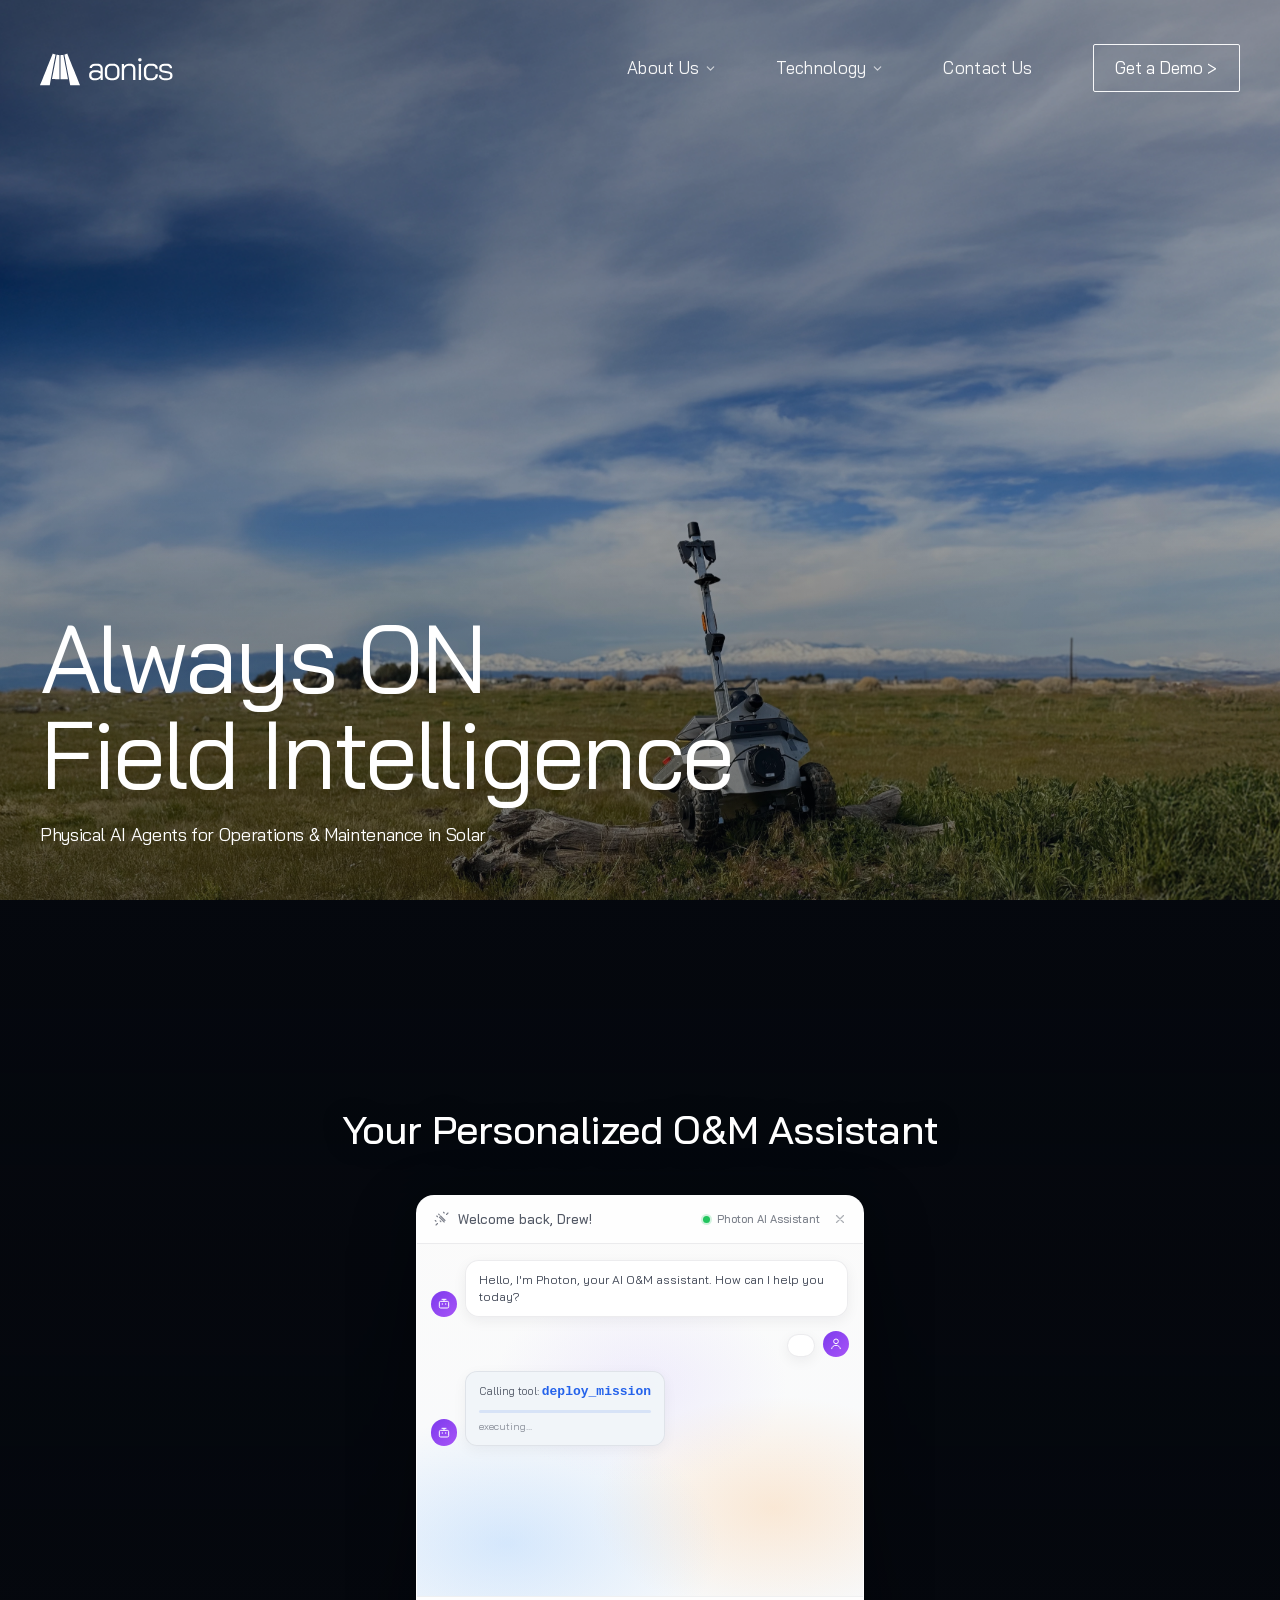
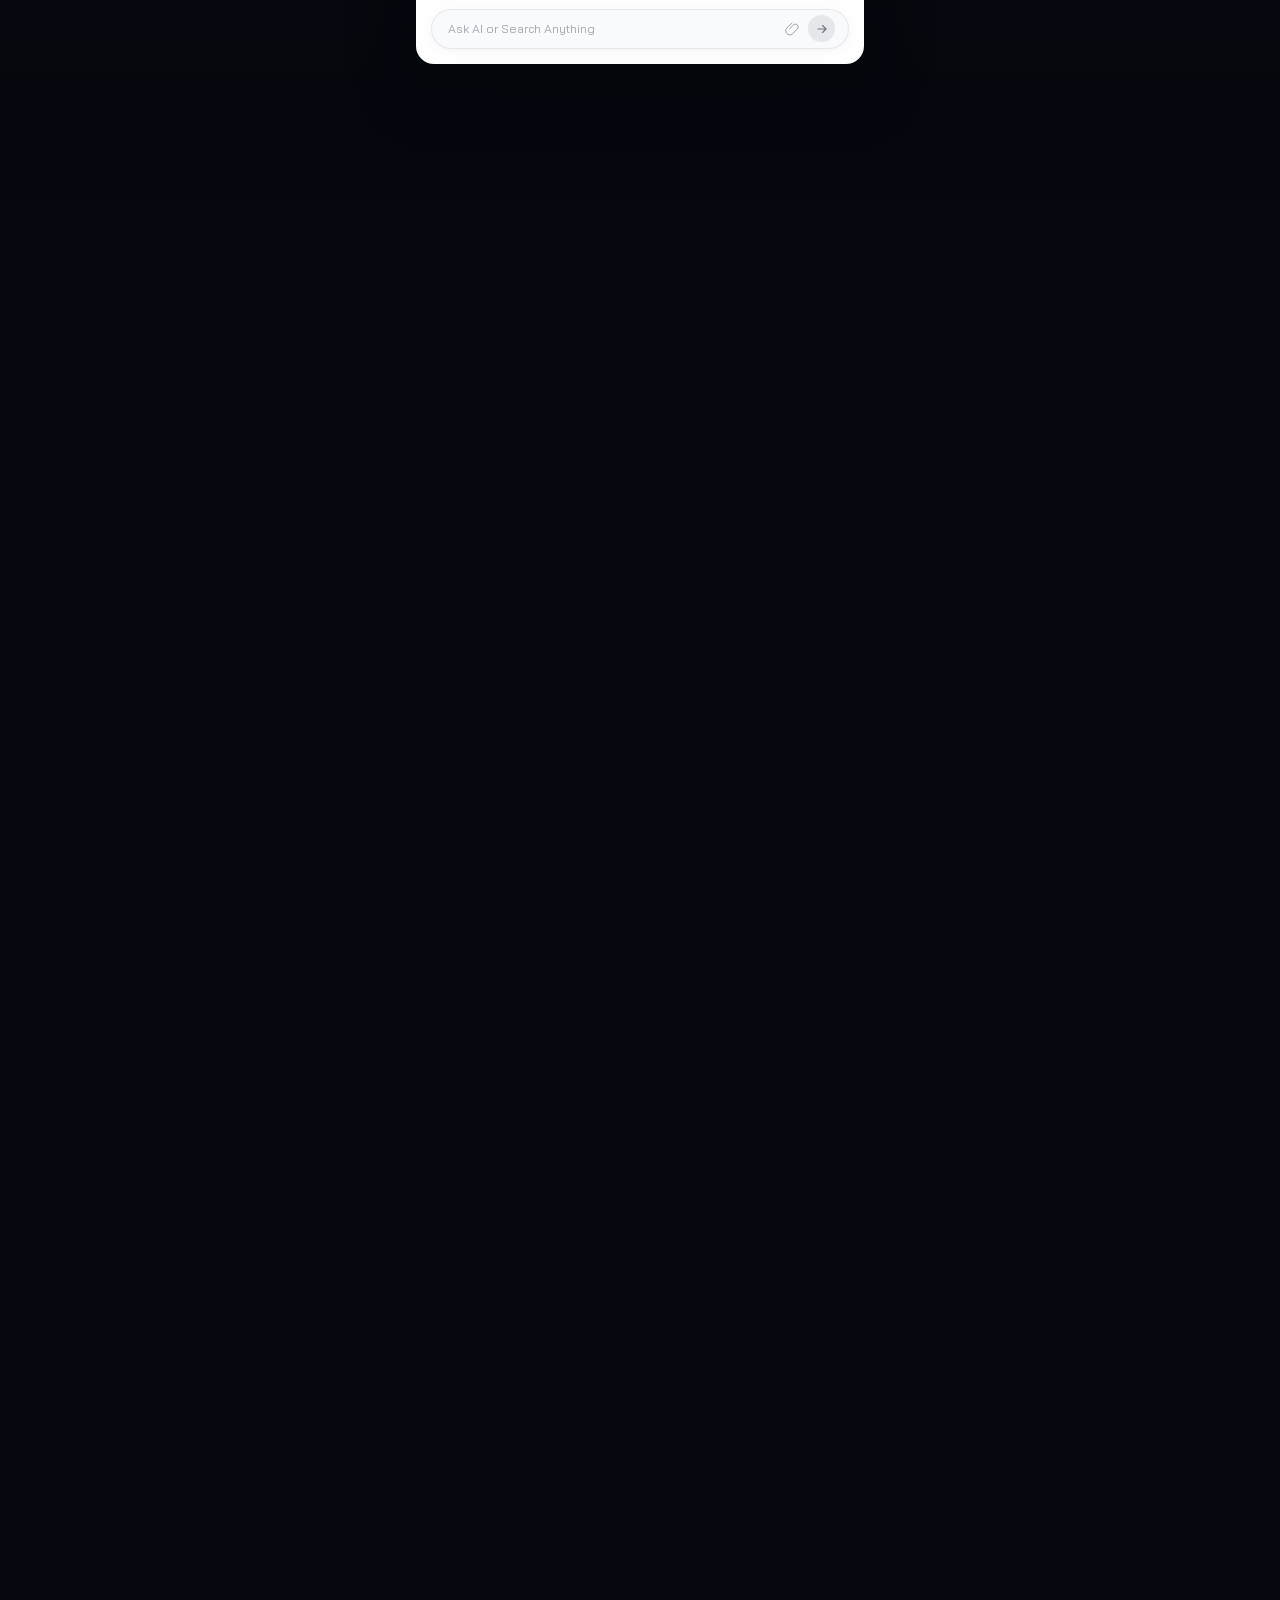
==== commit 10f9f66c: "new changes" ====
--- a/index.html
+++ b/index.html
@@ -13,7 +13,7 @@
       href="https://fonts.googleapis.com/css2?family=Bai+Jamjuree:wght@400;500;600;700&display=swap"
       rel="stylesheet"
     />
-    <link rel="stylesheet" href="styles.css?v=208" />
+    <link rel="stylesheet" href="styles.css?v=211" />
   </head>
   <body>
     <header class="site-header" id="site-header">
@@ -141,12 +141,15 @@
         <div class="hero-video-stack" aria-hidden="true">
           <img
             class="hero-bg-video"
-            src="assets/sky.png?v=1"
+            src="assets/home-hero-expanded.jpg?v=3"
+            srcset="assets/home-hero-expanded.jpg?v=3 4320w"
+            sizes="100vw"
             alt=""
-            width="1920"
-            height="1080"
+            width="4320"
+            height="2430"
             loading="eager"
             decoding="async"
+            fetchpriority="high"
           />
           <div class="hero-video-scrim"></div>
         </div>
--- a/styles.css
+++ b/styles.css
@@ -624,6 +624,10 @@
   object-position: center 62%;
 }
 
+body:not(.page-digital-platform):not(.page-hardware) .hero[data-hero-video-bg] .hero-bg-video {
+  object-position: 56% 50%;
+}
+
 .hero[data-hero-video-bg] .hero-video-scrim {
   position: absolute;
   inset: 0;
@@ -653,7 +657,7 @@
   body:not(.page-digital-platform):not(.page-hardware) .hero[data-hero-video-bg] {
     background:
       linear-gradient(to top, rgba(5, 10, 18, 0.35) 0%, transparent 45%),
-      url("assets/sky.png?v=1") center 62% / cover no-repeat;
+      url("assets/home-hero-expanded.jpg?v=3") 56% 50% / cover no-repeat;
   }
 }
 
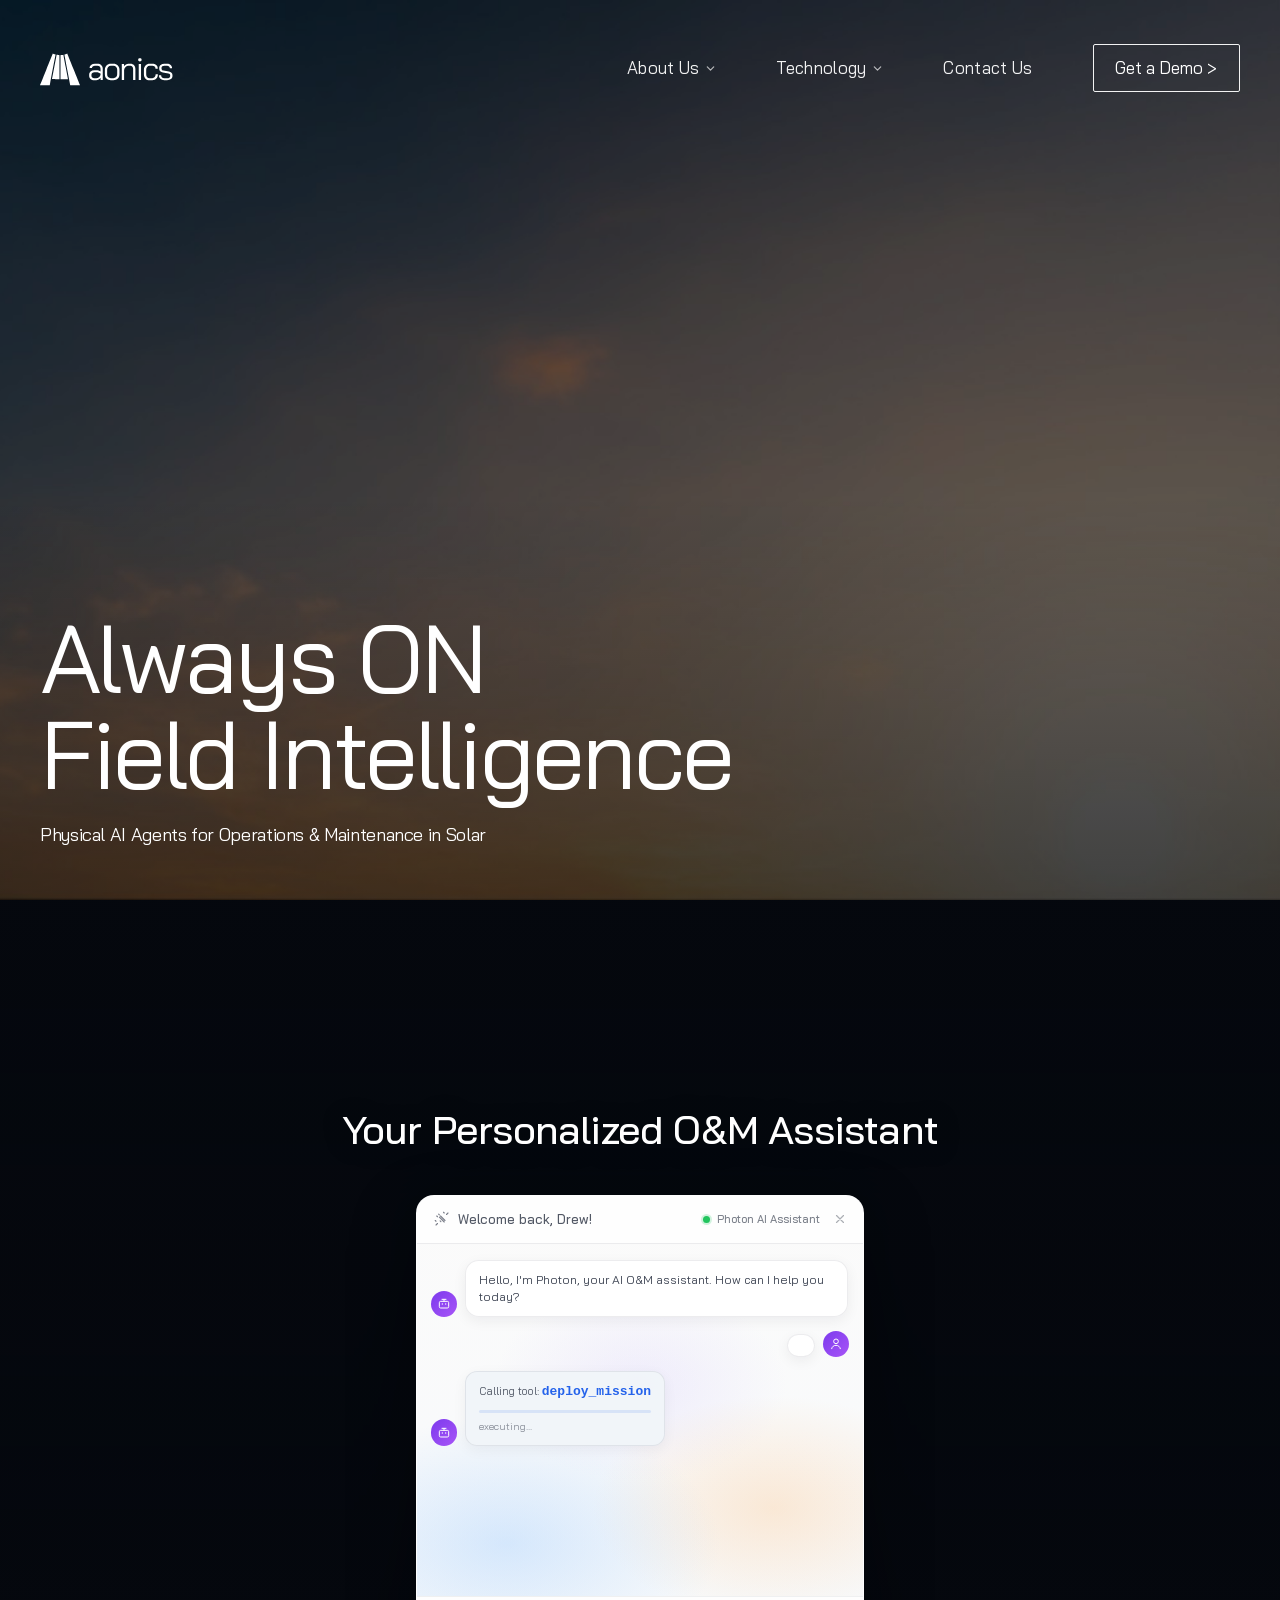
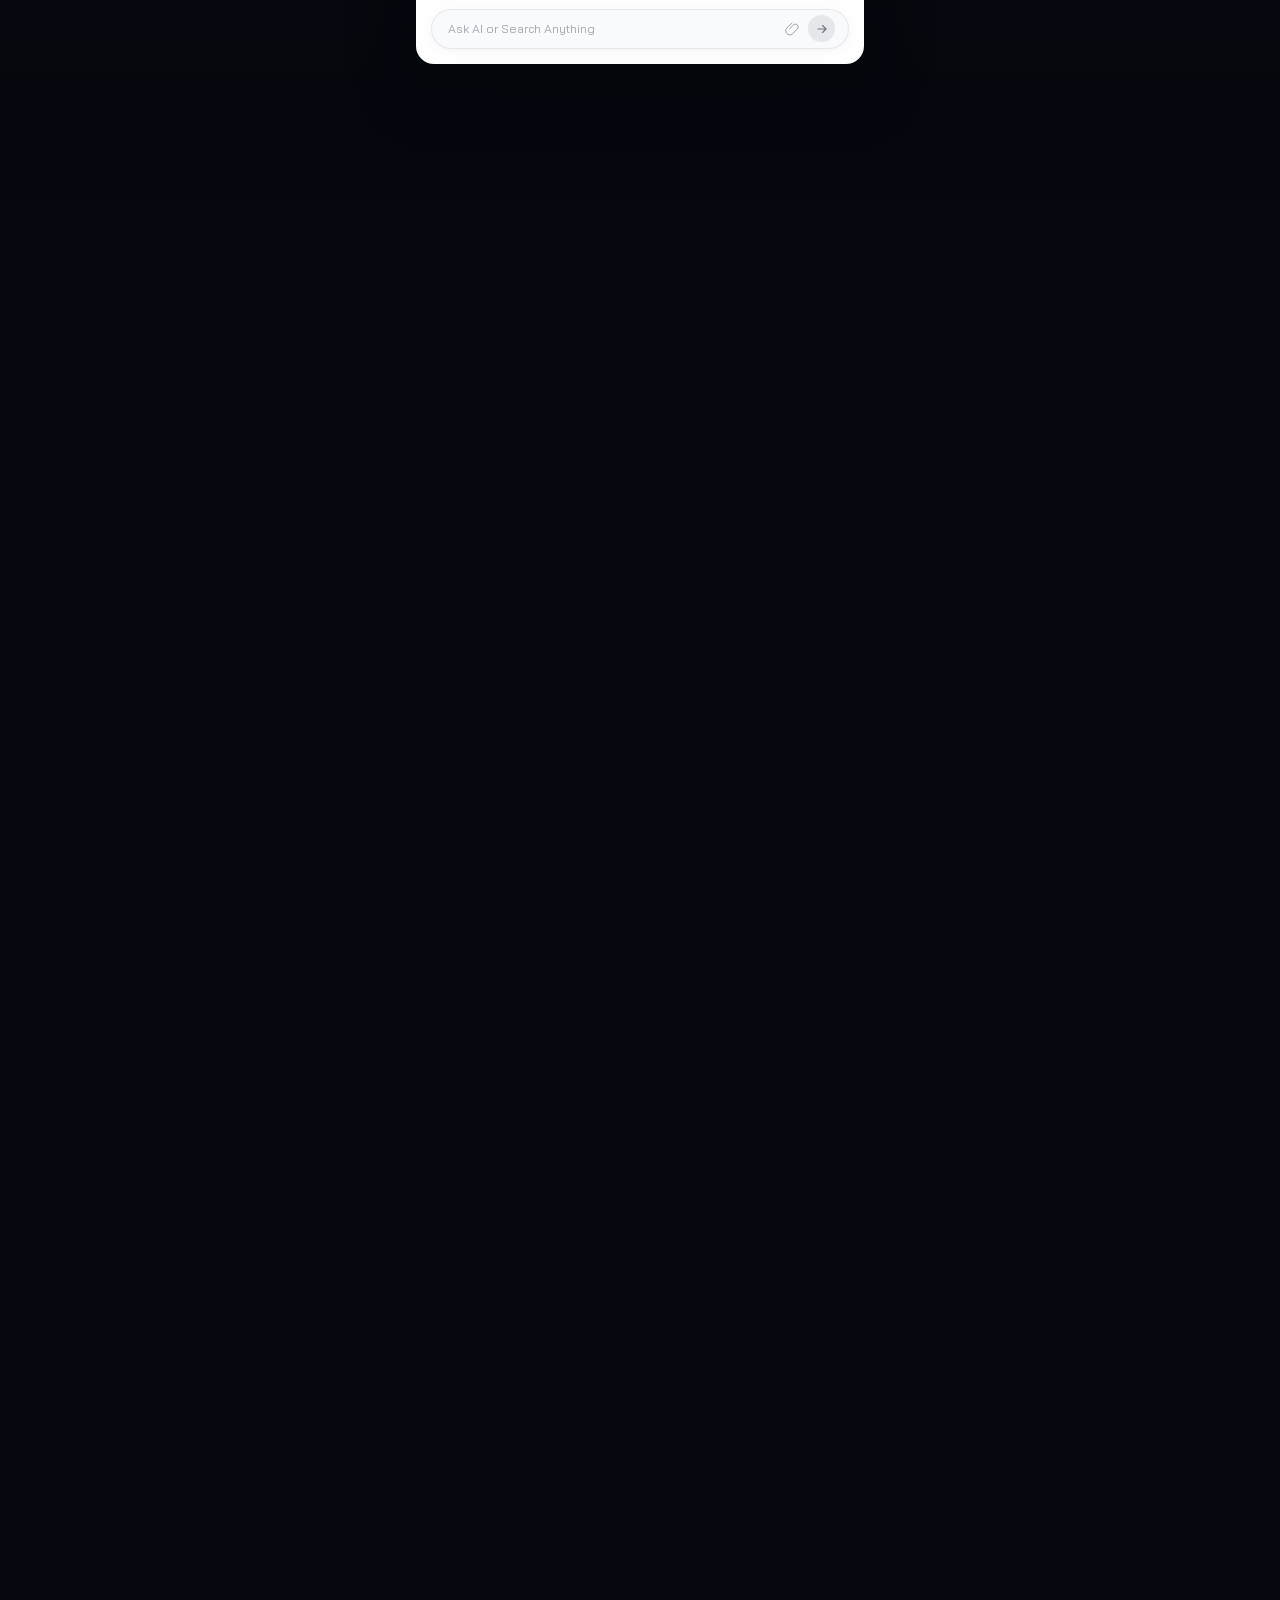
==== commit 76d92133: "Describe what she changed" ====
--- a/index.html
+++ b/index.html
@@ -13,7 +13,7 @@
       href="https://fonts.googleapis.com/css2?family=Bai+Jamjuree:wght@400;500;600;700&display=swap"
       rel="stylesheet"
     />
-    <link rel="stylesheet" href="styles.css?v=211" />
+    <link rel="stylesheet" href="styles.css?v=212" />
   </head>
   <body>
     <header class="site-header" id="site-header">
@@ -141,12 +141,10 @@
         <div class="hero-video-stack" aria-hidden="true">
           <img
             class="hero-bg-video"
-            src="assets/home-hero-expanded.jpg?v=3"
-            srcset="assets/home-hero-expanded.jpg?v=3 4320w"
-            sizes="100vw"
+            src="assets/sky.png?v=2"
             alt=""
-            width="4320"
-            height="2430"
+            width="1024"
+            height="711"
             loading="eager"
             decoding="async"
             fetchpriority="high"
@@ -283,7 +281,7 @@
                 <div class="om-assistant-video-stack" aria-hidden="true">
                   <img
                     class="om-assistant-bg-video"
-                    src="assets/sky.png?v=1"
+                    src="assets/sky.png?v=2"
                     alt=""
                     width="1920"
                     height="1080"
--- a/styles.css
+++ b/styles.css
@@ -625,7 +625,7 @@
 }
 
 body:not(.page-digital-platform):not(.page-hardware) .hero[data-hero-video-bg] .hero-bg-video {
-  object-position: 56% 50%;
+  object-position: center center;
 }
 
 .hero[data-hero-video-bg] .hero-video-scrim {
@@ -657,7 +657,7 @@
   body:not(.page-digital-platform):not(.page-hardware) .hero[data-hero-video-bg] {
     background:
       linear-gradient(to top, rgba(5, 10, 18, 0.35) 0%, transparent 45%),
-      url("assets/home-hero-expanded.jpg?v=3") 56% 50% / cover no-repeat;
+      url("assets/sky.png?v=2") center / cover no-repeat;
   }
 }
 
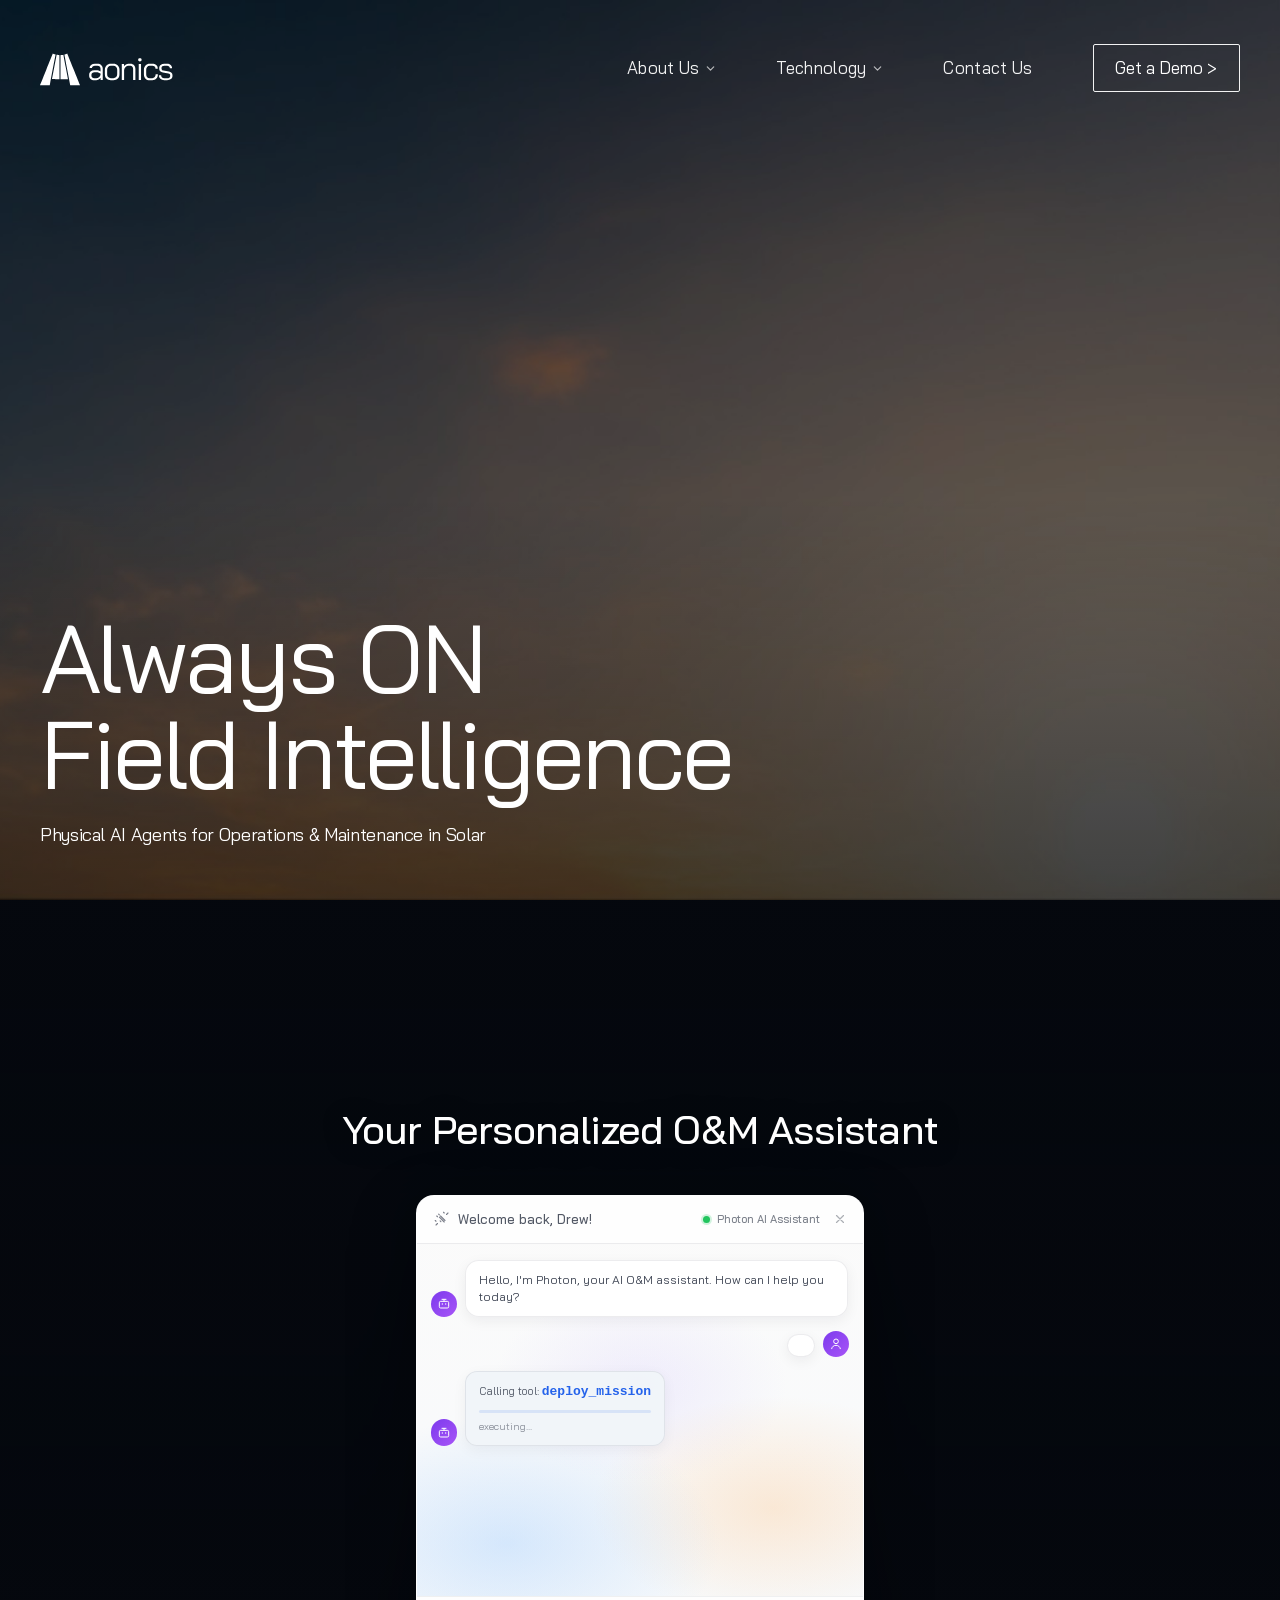
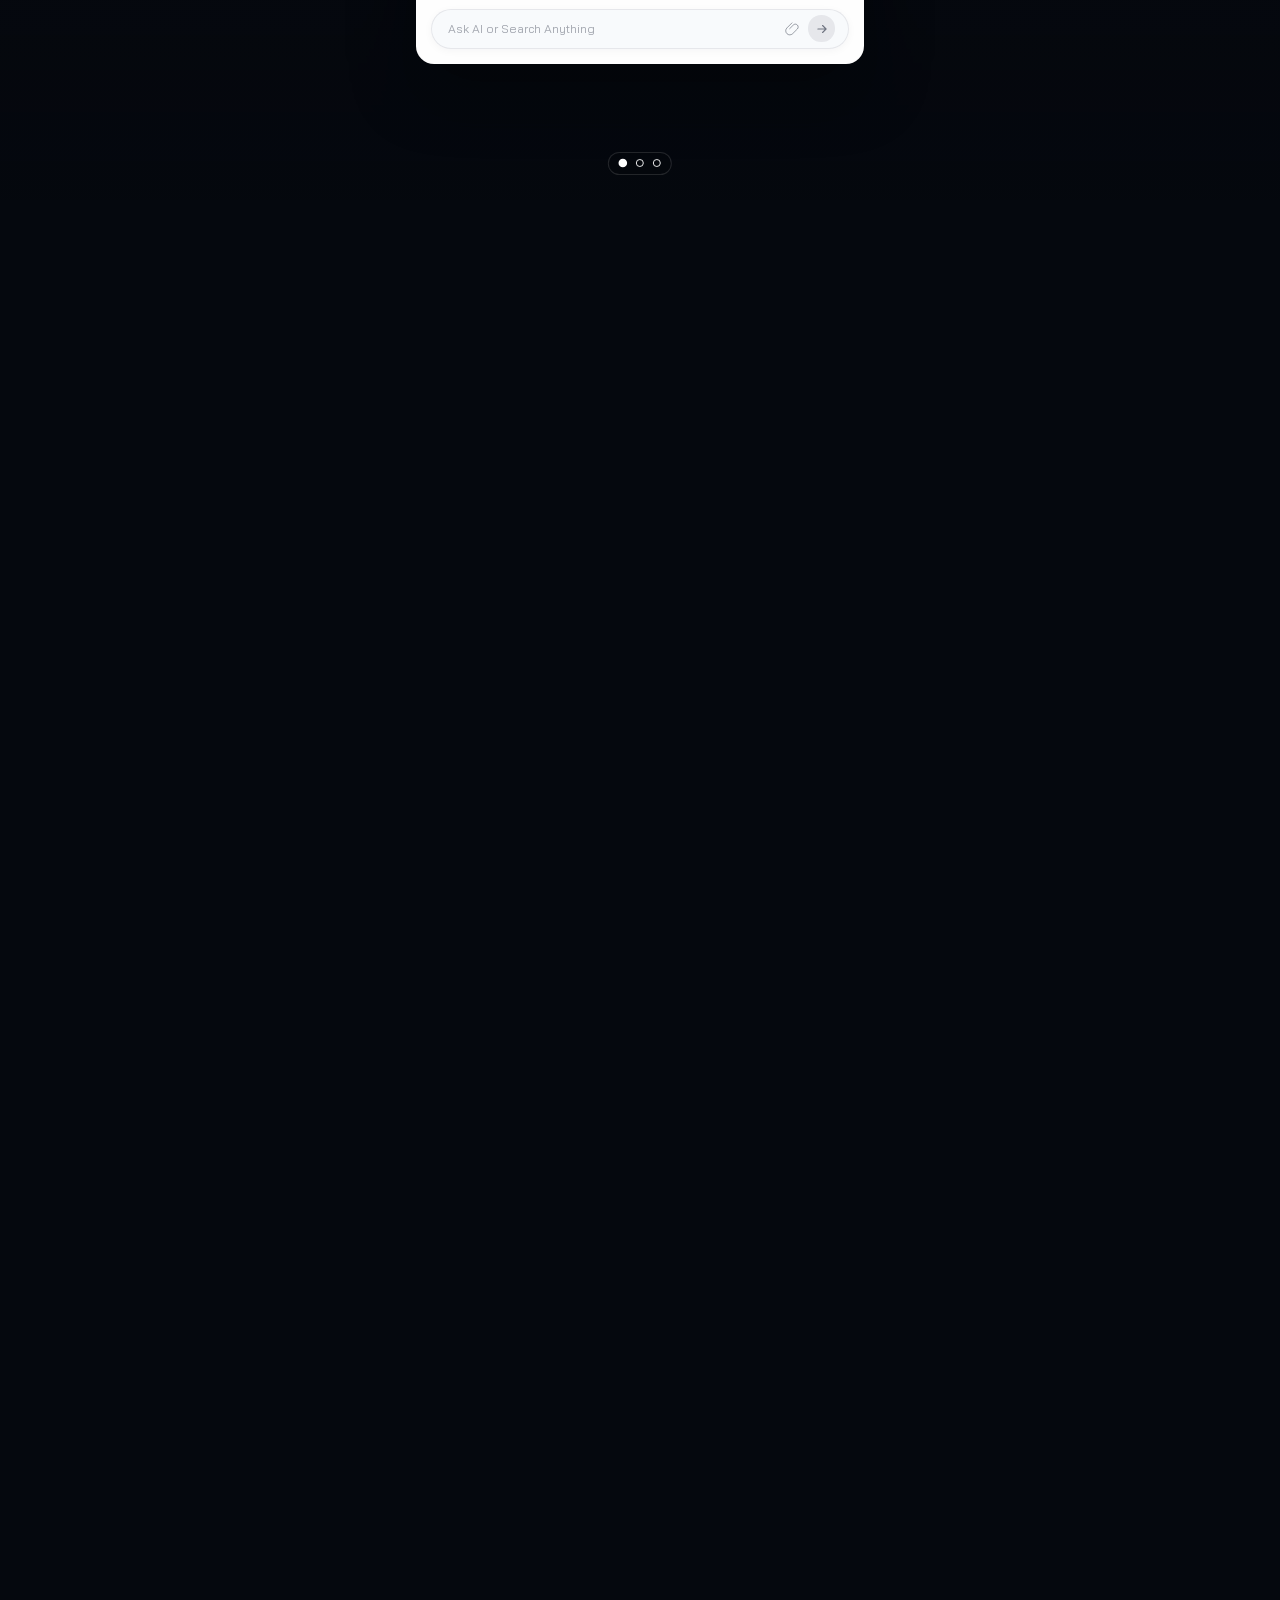
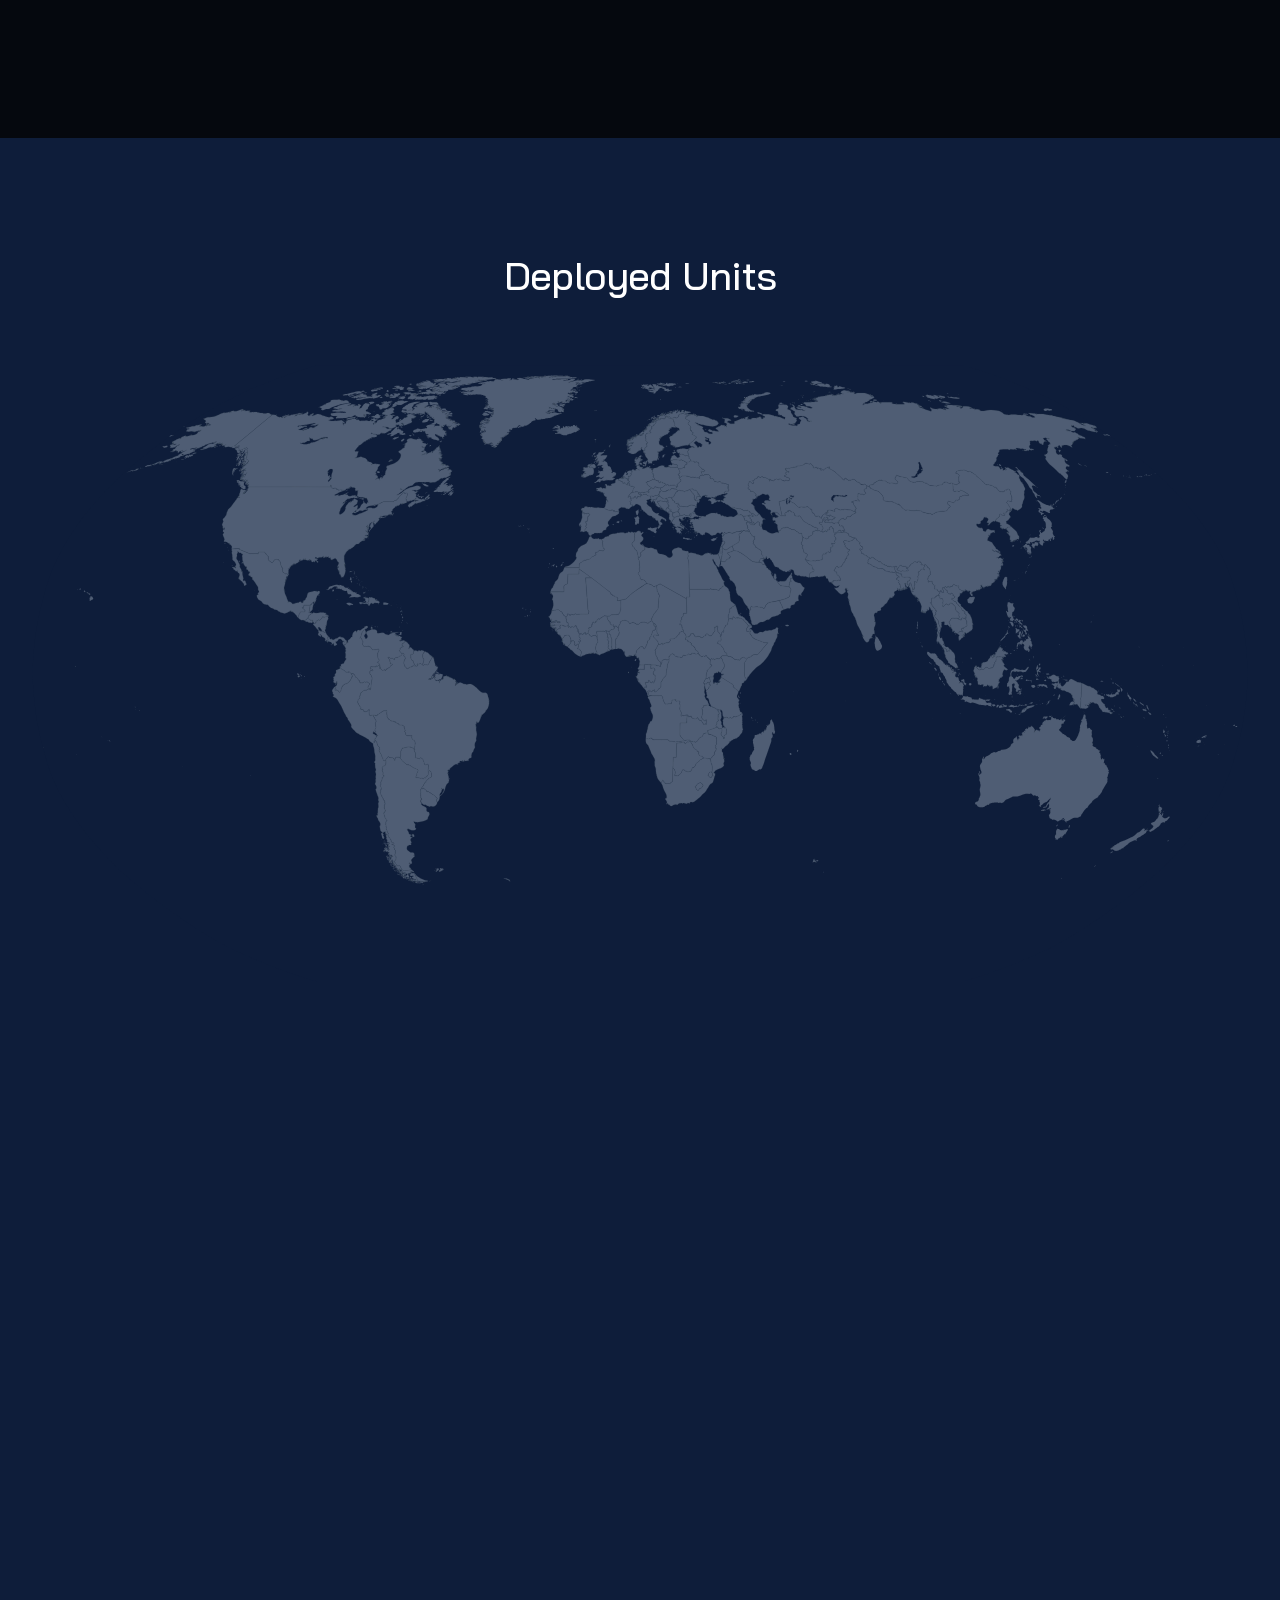
==== commit 33ad219f: "Describe what she changed" ====
--- a/index.html
+++ b/index.html
@@ -13,7 +13,7 @@
       href="https://fonts.googleapis.com/css2?family=Bai+Jamjuree:wght@400;500;600;700&display=swap"
       rel="stylesheet"
     />
-    <link rel="stylesheet" href="styles.css?v=212" />
+    <link rel="stylesheet" href="styles.css?v=222" />
   </head>
   <body>
     <header class="site-header" id="site-header">
@@ -171,9 +171,9 @@
           data-chat-steps="3"
           data-carousel-steps="2"
           data-carousel-hold-vh="2.5"
-          data-future-steps="3"
+          data-future-steps="1.25"
           data-vh-per-step="1.5"
-          data-hold-vh="3"
+          data-hold-vh="1.5"
         >
           <span id="technology" class="om-assistant-scroll-anchor" aria-hidden="true"></span>
           <div class="om-assistant-sticky">
@@ -417,7 +417,7 @@
                           </p>
                         </div>
                       </li>
-                      <li class="future-copy-step" data-future-step="1">
+                      <li class="future-copy-step is-visible" data-future-step="1">
                         <span class="feature-icon" aria-hidden="true">
                           <img
                             src="assets/om-icon-autonomous.png?v=1"
@@ -435,7 +435,7 @@
                           </p>
                         </div>
                       </li>
-                      <li class="future-copy-step" data-future-step="2">
+                      <li class="future-copy-step is-visible" data-future-step="2">
                         <span class="feature-icon" aria-hidden="true">
                           <img
                             src="assets/om-icon-integrations.svg?v=2"
@@ -458,12 +458,40 @@
                 </div>
               </div>
             </div>
+            <nav class="om-assistant-dots" id="om-assistant-dots" aria-label="Carousel slides">
+              <button
+                type="button"
+                class="om-assistant-dot is-active"
+                data-carousel-dot="0"
+                aria-label="O&amp;M Assistant chat"
+                aria-current="true"
+              ></button>
+              <button
+                type="button"
+                class="om-assistant-dot"
+                data-carousel-dot="1"
+                aria-label="Fully autonomous"
+              ></button>
+              <button
+                type="button"
+                class="om-assistant-dot"
+                data-carousel-dot="2"
+                aria-label="Platform features"
+              ></button>
+            </nav>
           </div>
         </div>
       </section>
 
       <section class="deployed-units" id="deployed-units" aria-labelledby="deployed-units-heading">
-        <div id="deployed-units-host" class="deployed-units-host" data-deployed-steps="5">
+        <div
+          id="deployed-units-host"
+          class="deployed-units-host"
+          data-deployed-steps="3"
+          data-deployed-hold-vh="1"
+          data-deployed-scroll-mobile="0.75"
+          data-deployed-hold-mobile="0.65"
+        >
           <div class="deployed-units-sticky">
             <h2 id="deployed-units-heading" class="deployed-units-title">Deployed Units</h2>
             <div class="deployed-units-map-stage">
@@ -586,15 +614,15 @@
           <div class="home-team-top">
             <div class="home-team-copy">
               <h2 id="home-team-heading" class="reveal">
-                Building Physical AI to Enable Real-World Breakthroughs.
+                Building Physical AI that delivers real value in the field
               </h2>
               <a class="btn btn-ghost nav-demo-btn nav-cta reveal" href="contact.html">Join Us</a>
             </div>
             <div class="home-team-desc reveal">
               <p>
-                Aonics is redefining what&rsquo;s possible in utility-scale solar operations and maintenance. The company
-                was founded by leaders from robotics, energy, and AI&mdash;with experience at institutions and companies
-                shaping the next generation of field intelligence.
+                Aonics is a frontier Physical AI company building the operator layer &mdash; the intelligence that
+                commands autonomous robots and delivers them as a service. The company is built by leaders from AI,
+                robotics, and energy, with experience from some of the top institutions in the world.
               </p>
             </div>
           </div>
@@ -818,8 +846,8 @@
       })();
     </script>
     <script src="site-header.js"></script>
-    <script src="deployed-units-map.js?v=12"></script>
+    <script src="deployed-units-map.js?v=16"></script>
     <script src="home-team-gradient.js?v=2"></script>
-    <script src="om-assistant-chat.js?v=7"></script>
+    <script src="om-assistant-chat.js?v=11"></script>
   </body>
 </html>
--- a/styles.css
+++ b/styles.css
@@ -830,6 +830,53 @@
   box-sizing: border-box;
 }
 
+.om-assistant-dots {
+  position: absolute;
+  bottom: clamp(1.1rem, 2.8vh, 1.85rem);
+  left: 50%;
+  z-index: 5;
+  display: flex;
+  align-items: center;
+  gap: 0.55rem;
+  padding: 0.4rem 0.65rem;
+  border-radius: 999px;
+  background: rgba(5, 8, 14, 0.42);
+  border: 1px solid rgba(255, 255, 255, 0.12);
+  transform: translateX(-50%);
+  pointer-events: auto;
+}
+
+.om-assistant-dot {
+  width: 0.5rem;
+  height: 0.5rem;
+  padding: 0;
+  border: 1px solid rgba(255, 255, 255, 0.9);
+  border-radius: 50%;
+  background: transparent;
+  cursor: pointer;
+  transition: background 0.2s ease, transform 0.2s ease;
+}
+
+.om-assistant-dot:hover {
+  background: rgba(255, 255, 255, 0.45);
+}
+
+.om-assistant-dot.is-active {
+  background: #fff;
+  transform: scale(1.08);
+}
+
+.om-assistant-dot:focus-visible {
+  outline: 2px solid rgba(255, 255, 255, 0.95);
+  outline-offset: 2px;
+}
+
+@media (prefers-reduced-motion: reduce) {
+  .om-assistant-dot {
+    transition: none;
+  }
+}
+
 .om-assistant-carousel {
   --carousel-position: 0;
   position: relative;
@@ -926,13 +973,18 @@
   max-width: 36rem;
 }
 
-.om-autonomous-title {
+.om-assistant-title,
+.om-autonomous-title,
+.om-assistant-panel--future .future-copy h2 {
   font-size: clamp(1.75rem, 3.8vw, 2.5rem);
-  font-weight: 600;
+  font-weight: 500;
   letter-spacing: -0.02em;
-  line-height: 1.12;
   color: #fff;
   text-shadow: 0 2px 24px rgba(0, 0, 0, 0.35);
+}
+
+.om-autonomous-title {
+  line-height: 1.12;
   margin-bottom: clamp(2rem, 4vw, 2.75rem);
   max-width: 14ch;
 }
@@ -1014,12 +1066,7 @@
 }
 
 .om-assistant-title {
-  font-size: clamp(1.75rem, 3.8vw, 2.5rem);
-  font-weight: 500;
-  letter-spacing: -0.02em;
   text-align: center;
-  color: #fff;
-  text-shadow: 0 2px 24px rgba(0, 0, 0, 0.35);
 }
 
 .om-chat {
@@ -1478,39 +1525,15 @@
   pointer-events: auto;
 }
 
-/* Future copy bullets: stack vertically; each step appears below prior as scroll advances (0.45s ease, matches slides) */
-html.js .future-copy-bullets > .future-copy-step:not(.is-visible) {
-  display: none;
-}
-
-html.js .future-copy-bullets > .future-copy-step.is-visible {
-  display: flex;
-  animation: future-copy-step-in 0.45s ease forwards;
-}
-
-@keyframes future-copy-step-in {
-  from {
-    opacity: 0;
-    transform: translate3d(0, 0.65rem, 0);
-  }
-
-  to {
-    opacity: 1;
-    transform: translate3d(0, 0, 0);
-  }
-}
-
-@media (prefers-reduced-motion: reduce) {
-  html.js .future-copy-bullets > .future-copy-step.is-visible {
-    animation: none;
-  }
-}
-
-html.js .future-copy-bullets.future-copy-bullets--motion-reduced > .future-copy-step {
-  display: flex !important;
-  animation: none !important;
-  opacity: 1 !important;
-  transform: none !important;
+/* Future copy bullets: always visible; active bullet matches screenshot */
+html.js .future-copy-bullets > .future-copy-step {
+  display: flex;
+  opacity: 0.5;
+  transition: opacity 0.45s ease;
+}
+
+html.js .future-copy-bullets > .future-copy-step.is-highlighted {
+  opacity: 1;
 }
 
 .future-visual img {
@@ -1533,14 +1556,14 @@
   .future-visual-stack .future-visual-slide {
     transition: none;
   }
-}
-
-.future-copy h2 {
-  font-size: clamp(1.65rem, 2.8vw, 2.1rem);
-  font-weight: 600;
-  letter-spacing: -0.02em;
+
+  html.js .future-copy-bullets > .future-copy-step {
+    transition: none;
+  }
+}
+
+.om-assistant-panel--future .future-copy h2 {
   margin-bottom: 2rem;
-  text-shadow: 0 2px 20px rgba(0, 0, 0, 0.35);
 }
 
 .future-copy .feature-body p {
@@ -2058,10 +2081,6 @@
 
   .section-future-inner {
     grid-template-columns: 1fr;
-  }
-
-  .future-copy {
-    order: -1;
   }
 
   .hero-stats {
@@ -3789,6 +3808,112 @@
     animation: none;
     opacity: 0;
   }
+
+  .deployed-units-label-chip {
+    opacity: 1;
+    transform: scale(1);
+    transition: none;
+  }
+}
+
+.deployed-units-label-grid {
+  display: none;
+}
+
+@media (max-width: 900px) {
+  .deployed-units-sticky {
+    height: auto;
+    min-height: 0;
+    padding-top: calc(var(--site-header-h) + var(--site-header-pad-top) + 0.5rem);
+    padding-bottom: 0.75rem;
+  }
+
+  .deployed-units-title {
+    margin-bottom: 0.75rem;
+    font-size: clamp(1.15rem, 5vw, 1.65rem);
+  }
+
+  .deployed-units-map-stage {
+    flex: 0 0 auto;
+    flex-direction: column;
+    align-items: stretch;
+    padding-bottom: 0;
+  }
+
+  .deployed-units-map {
+    width: min(100%, calc(24vh * 2754 / 1398));
+    max-height: 24vh;
+    margin: 0 auto;
+    aspect-ratio: 2754 / 1398;
+  }
+
+  .deployed-units-pin {
+    transform: translate(-50%, -50%) scale(0.35);
+  }
+
+  .deployed-units-pin.is-visible {
+    transform: translate(-50%, -50%) scale(1);
+  }
+
+  .deployed-units-pin-label {
+    display: none;
+  }
+
+  .deployed-units-pin-marker {
+    width: 0.5rem;
+    height: 0.5rem;
+  }
+
+  .deployed-units-label-grid {
+    display: grid;
+    grid-template-columns: repeat(3, minmax(0, 1fr));
+    gap: 0.35rem;
+    width: 100%;
+    margin: 0.55rem 0 0;
+    padding: 0;
+    list-style: none;
+  }
+
+  .deployed-units-label-chip {
+    display: flex;
+    align-items: center;
+    justify-content: center;
+    min-height: 2rem;
+    padding: 0.35rem 0.25rem;
+    border: 1px solid var(--pin-color, #ffb84a);
+    border-radius: 4px;
+    background: rgba(14, 29, 58, 0.92);
+    font-size: 0.625rem;
+    font-weight: 500;
+    line-height: 1.15;
+    letter-spacing: 0.02em;
+    text-align: center;
+    color: rgba(255, 255, 255, 0.92);
+    opacity: 0;
+    transform: scale(0.94);
+    transition:
+      opacity 0.35s ease,
+      transform 0.45s cubic-bezier(0.34, 1.56, 0.64, 1);
+  }
+
+  .deployed-units-label-chip.is-visible {
+    opacity: 1;
+    transform: scale(1);
+  }
+
+  .deployed-units-host.deployed-units-host--measure .deployed-units-pin {
+    transform: translate(-50%, -50%) scale(1);
+  }
+
+  .deployed-units-host.deployed-units-host--reduced .deployed-units-pin {
+    transform: translate(-50%, -50%) scale(1);
+  }
+
+  .deployed-units-host.deployed-units-host--reduced .deployed-units-label-chip {
+    opacity: 1;
+    transform: scale(1);
+    transition: none;
+  }
 }
 
 .page-digital-platform .about-cta {
